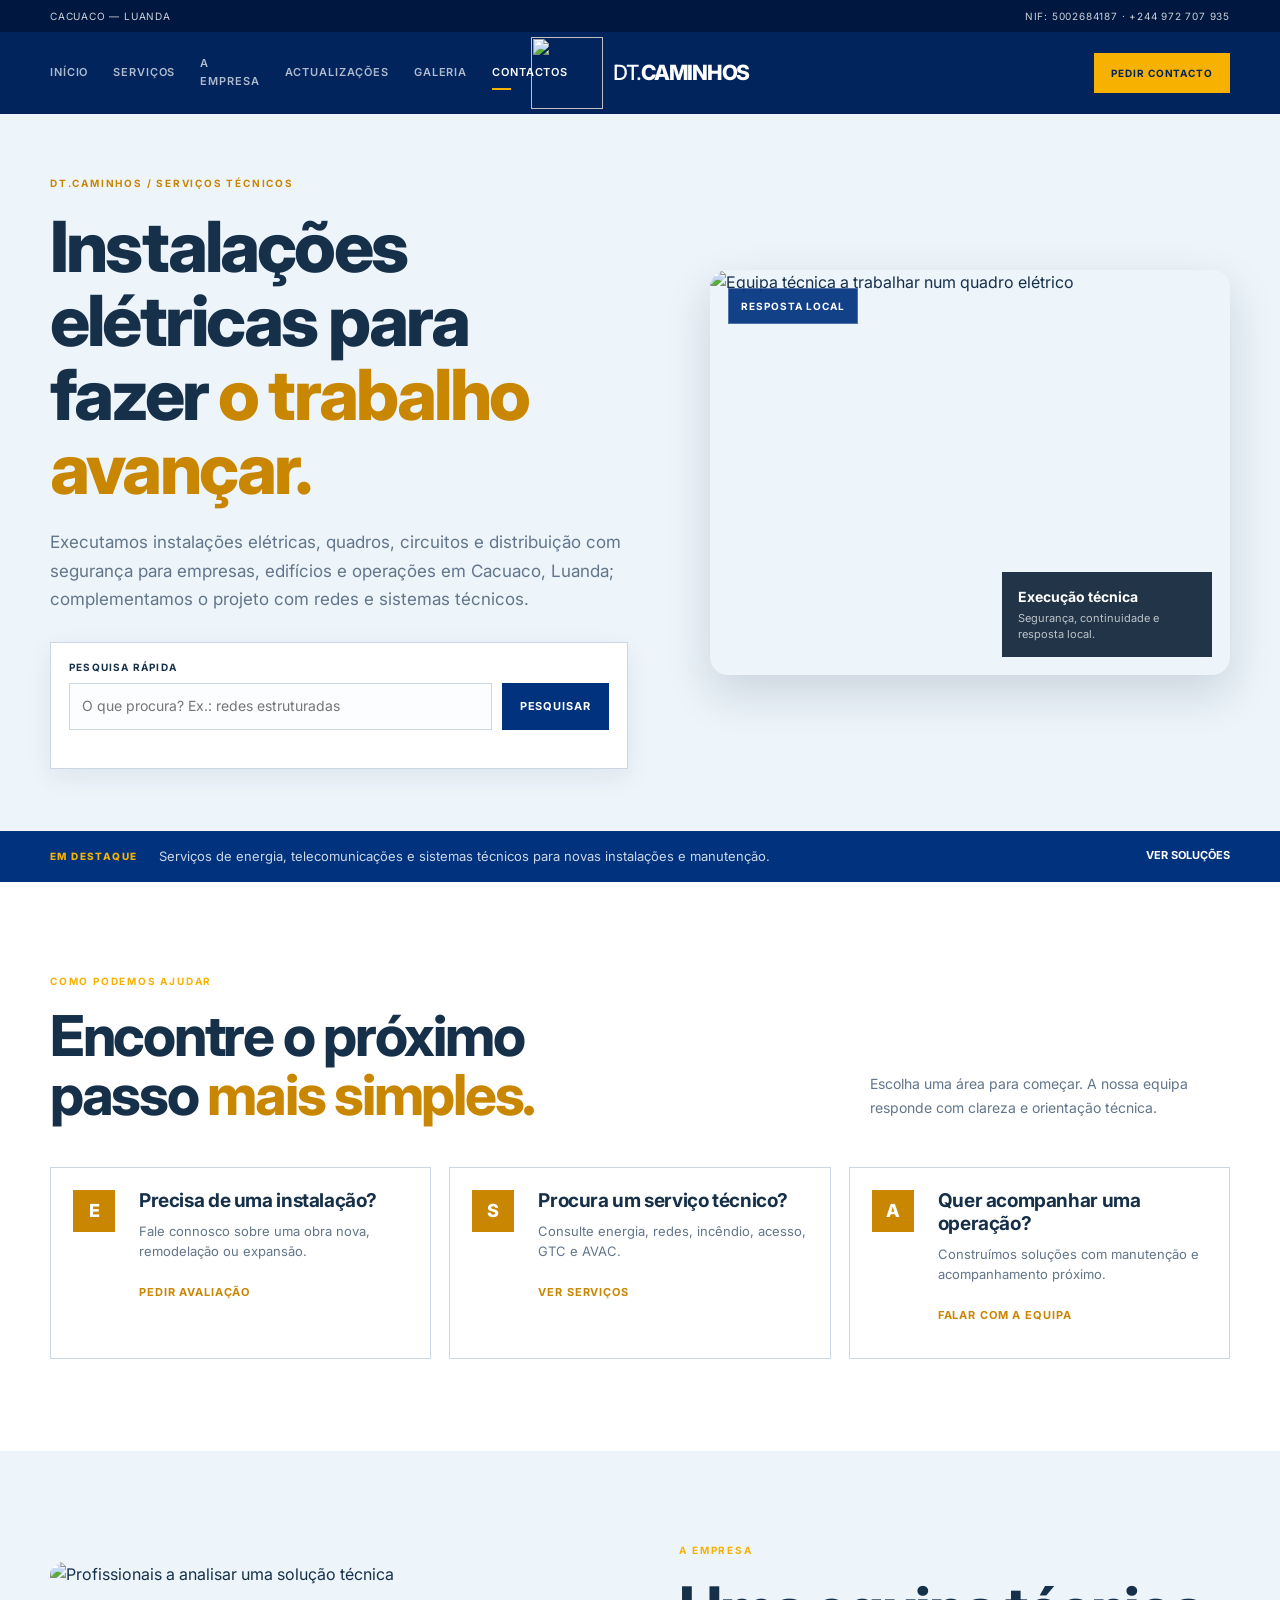
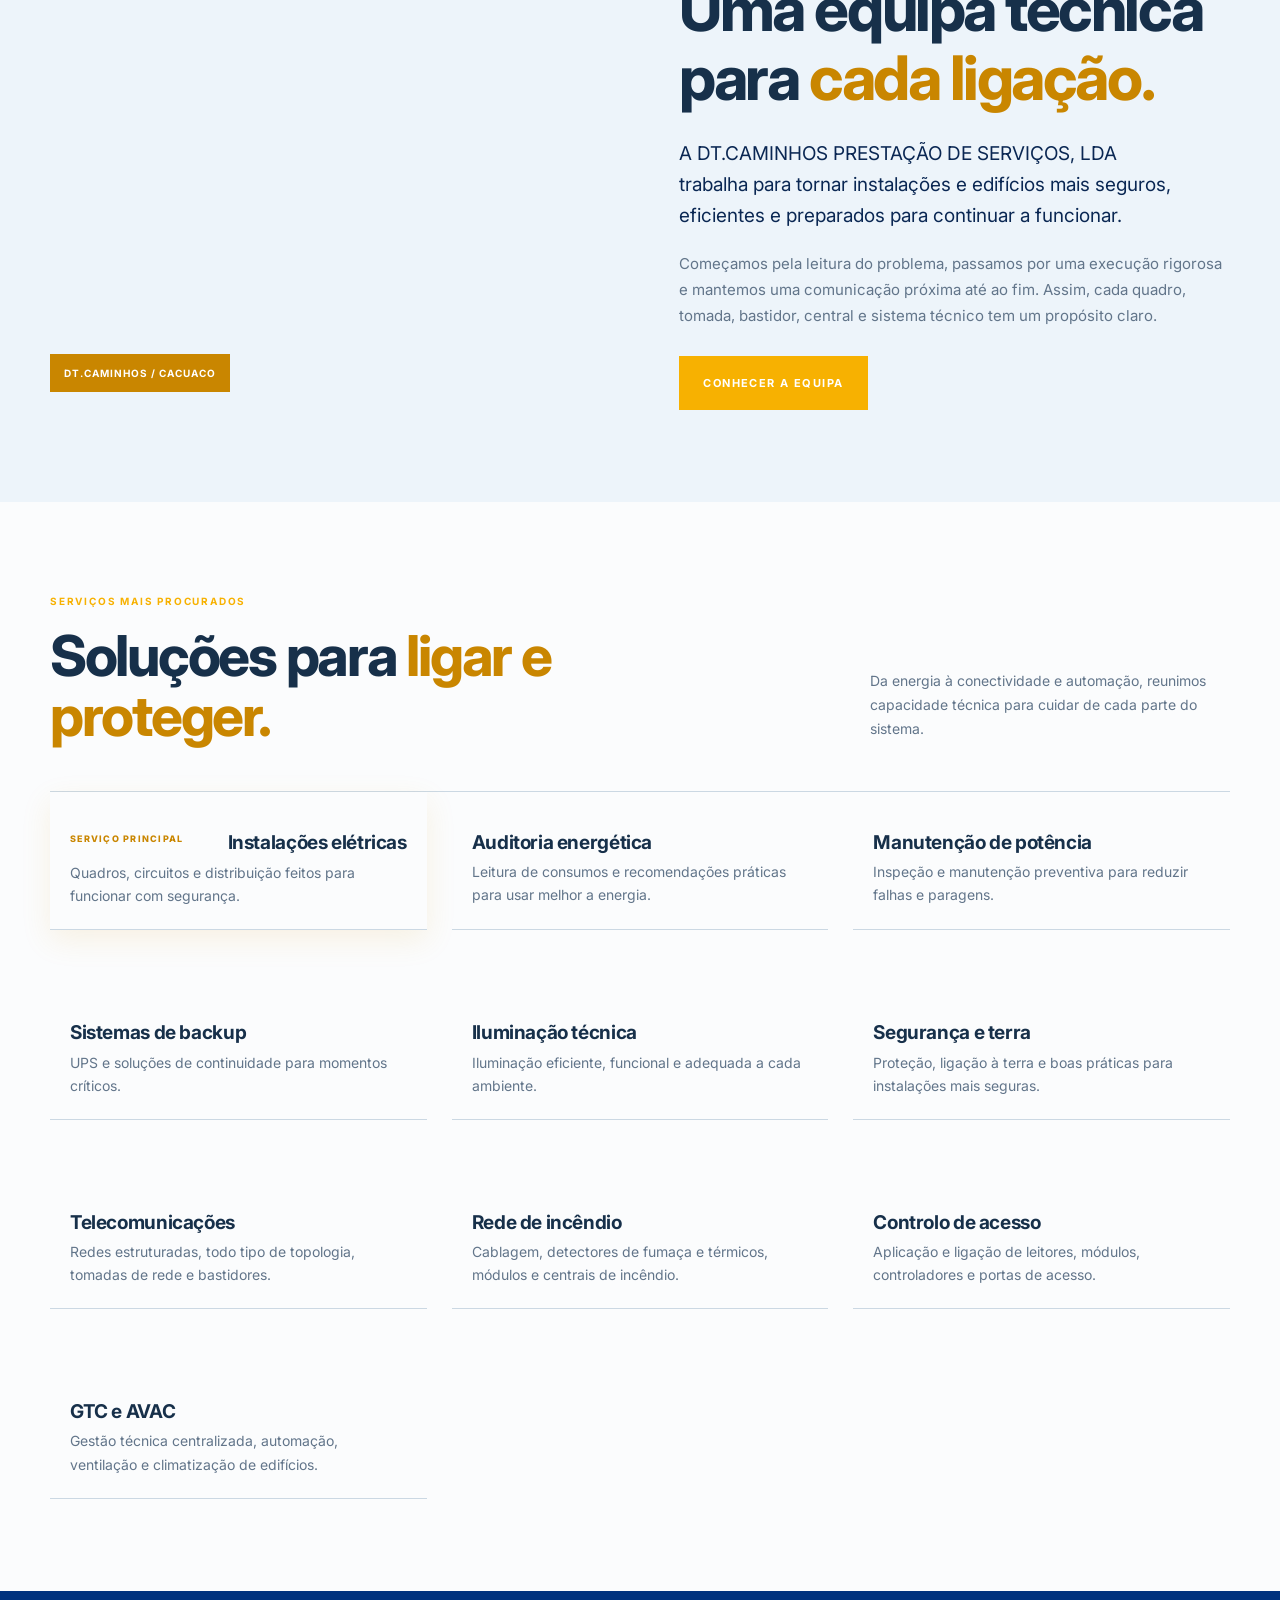
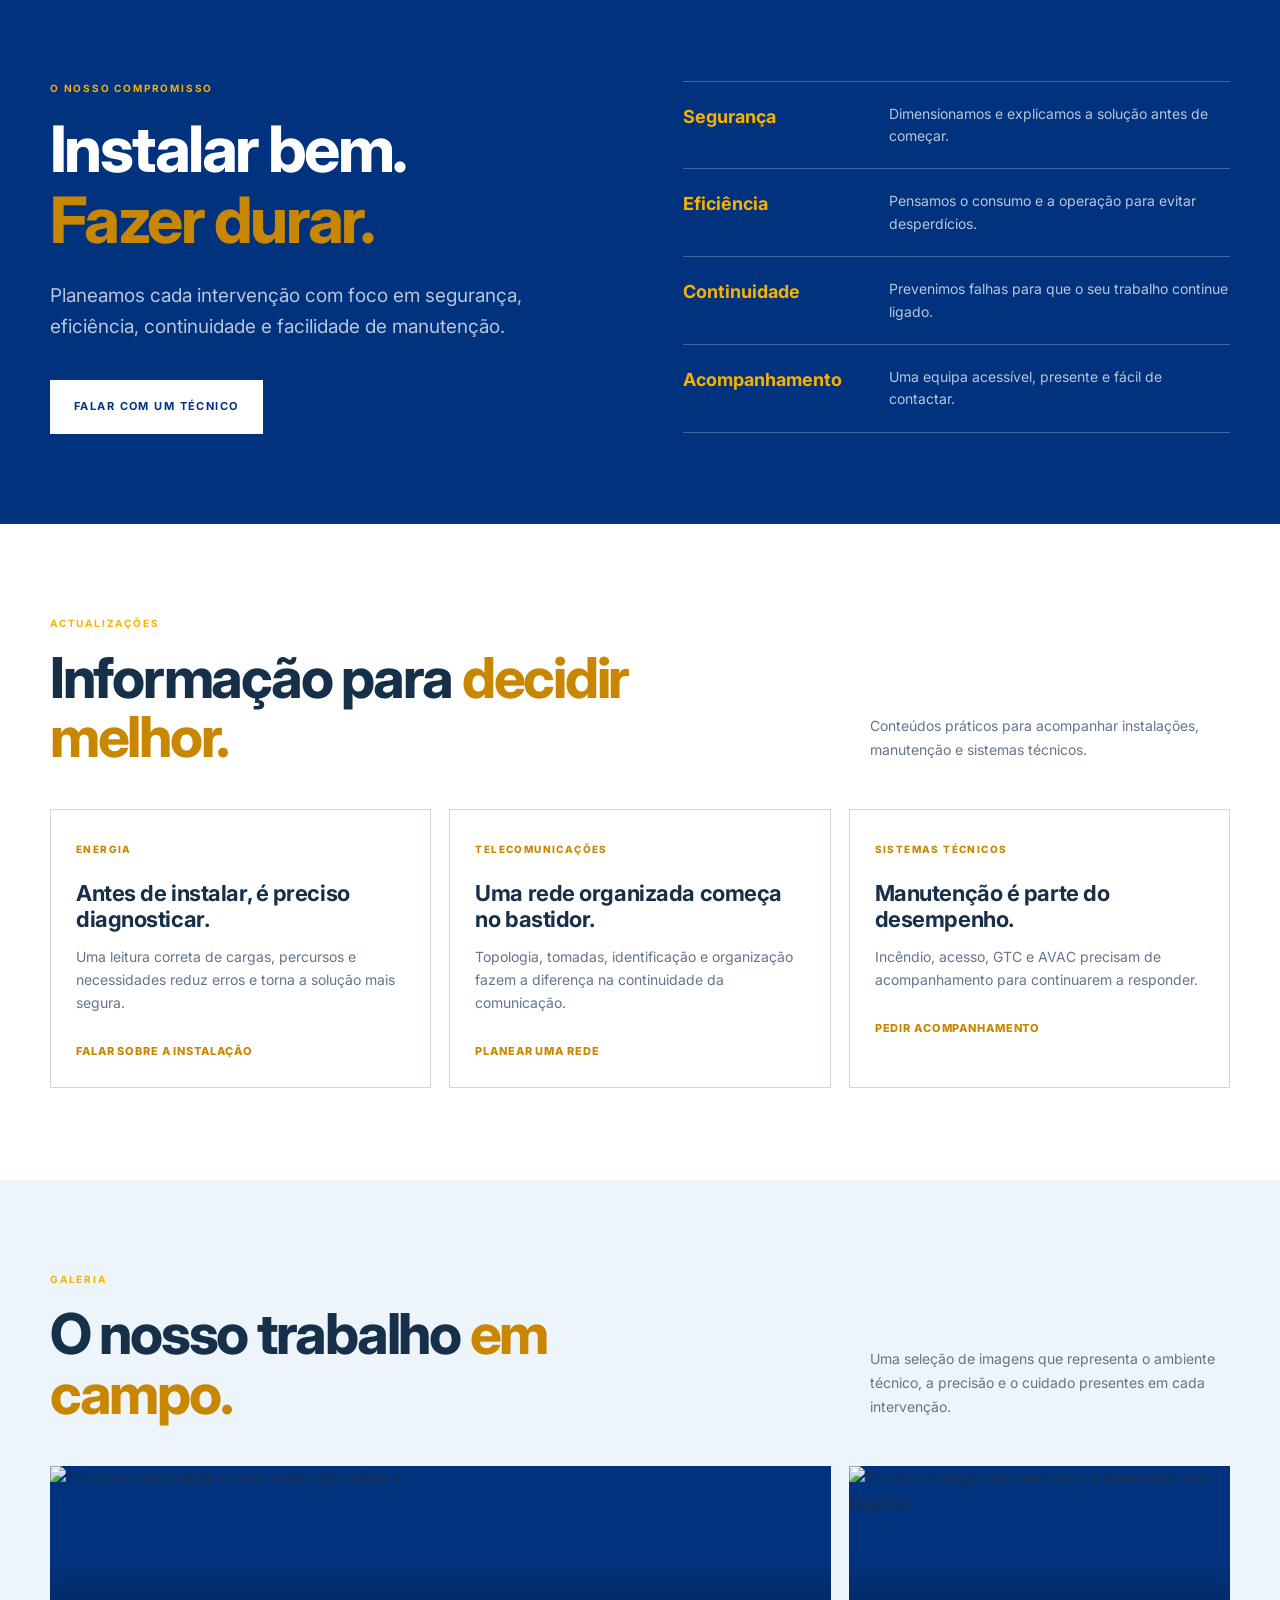
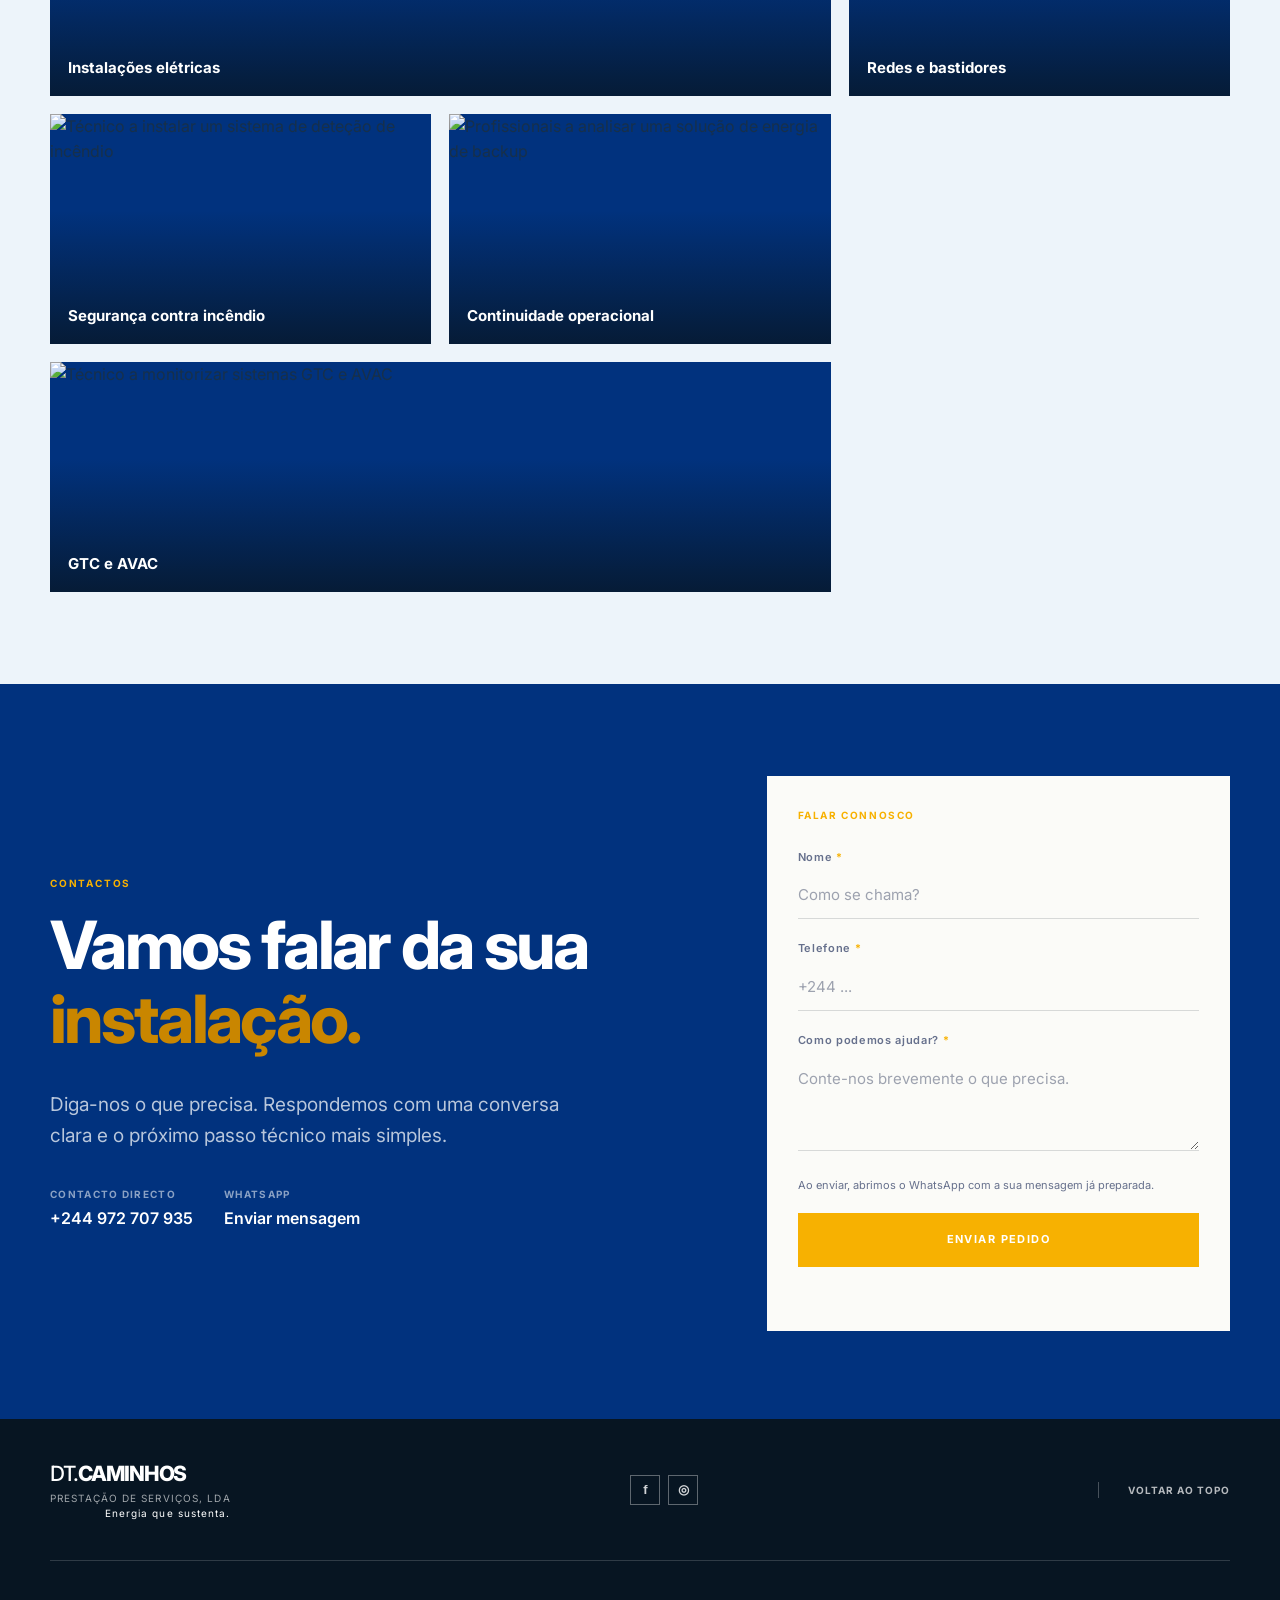
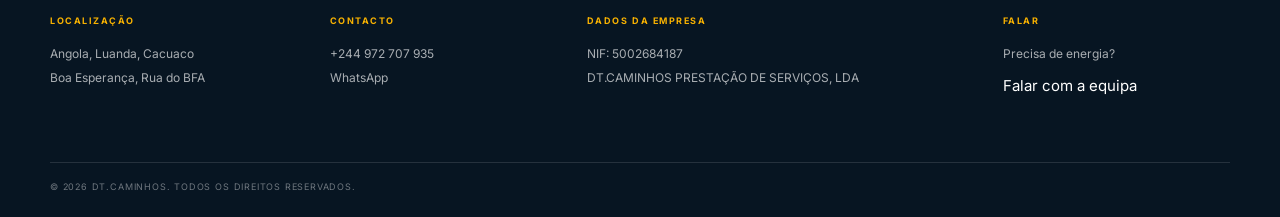
==== public/index.html @ f8f931e0 "Bust public stylesheet cache for brand update" ====
<!doctype html>
<html lang="pt-AO">
  <head>
    <meta charset="UTF-8" />
    <meta name="viewport" content="width=device-width, initial-scale=1.0" />
    <meta name="theme-color" content="#01245d" />
    <meta name="description" content="Instalações elétricas em Cacuaco, Luanda: quadros, circuitos, distribuição, manutenção e segurança pela DT.CAMINHOS." />
    <meta name="keywords" content="instalações elétricas Cacuaco, electricista Luanda, quadros elétricos Angola, redes estruturadas, telecomunicações Cacuaco, deteção de incêndio" />
    <meta name="robots" content="index, follow, max-image-preview:large" />
    <meta name="author" content="DT.CAMINHOS PRESTAÇÃO DE SERVIÇOS, LDA" />
    <meta property="og:title" content="Instalações Elétricas em Cacuaco | DT.CAMINHOS" />
    <meta property="og:description" content="Instalações elétricas, quadros, circuitos e distribuição com execução técnica em Cacuaco, Luanda." />
    <meta property="og:url" content="https://dtcaminhos-qk8jemdb.manus.space/" />
    <meta property="og:site_name" content="DT.CAMINHOS" />
    <meta property="og:type" content="website" />
    <meta property="og:locale" content="pt_AO" />
    <meta property="og:image" content="https://dtcaminhos-qk8jemdb.manus.space/images/service-01-1600.webp" />
    <meta property="og:image:alt" content="Técnicos a executar uma instalação elétrica" />
    <meta name="twitter:card" content="summary_large_image" />
    <meta name="twitter:title" content="Instalações Elétricas em Cacuaco | DT.CAMINHOS" />
    <meta name="twitter:description" content="Instalações elétricas, quadros, circuitos e distribuição com execução técnica em Cacuaco, Luanda." />
    <meta name="twitter:image" content="https://dtcaminhos-qk8jemdb.manus.space/images/service-01-1600.webp" />
    <link rel="canonical" href="https://dtcaminhos-qk8jemdb.manus.space/" />
    <link rel="icon" href="/favicon.svg" type="image/svg+xml" />
    <link rel="preload" as="image" href="/images/service-01-1600.webp" fetchpriority="high" />
    <link rel="preconnect" href="https://fonts.googleapis.com" />
    <link rel="preconnect" href="https://fonts.gstatic.com" crossorigin />
    <link rel="preload" as="style" href="https://fonts.googleapis.com/css2?family=Inter:wght@400;500;600;700;800&display=swap" onload="this.onload=null;this.rel='stylesheet'" />
    <noscript><link rel="stylesheet" href="https://fonts.googleapis.com/css2?family=Inter:wght@400;500;600;700;800&display=swap" /></noscript>
    <link rel="stylesheet" href="/styles.css?v=20261021-brand" />
    <title>Instalações Elétricas em Cacuaco | DT.CAMINHOS</title>
    <script type="application/ld+json">
      {
        "@context": "https://schema.org",
        "@type": ["LocalBusiness", "ProfessionalService"],
        "name": "DT.CAMINHOS PRESTAÇÃO DE SERVIÇOS, LDA",
        "description": "Instalações elétricas e sistemas técnicos para empresas e edifícios em Cacuaco, Luanda, Angola.",
        "serviceType": "Instalações elétricas",
        "mainEntityOfPage": {"@type": "WebPage", "@id": "https://dtcaminhos-qk8jemdb.manus.space/#topo"},
        "image": "https://dtcaminhos-qk8jemdb.manus.space/logo-center.png",
        "areaServed": "Cacuaco, Luanda, Angola",
        "address": {"@type": "PostalAddress", "streetAddress": "Boa Esperança, Rua do BFA", "addressLocality": "Cacuaco, Luanda", "addressCountry": "AO"},
        "telephone": "+244 972 707 935",
        "taxID": "5002684187",
        "url": "https://dtcaminhos-qk8jemdb.manus.space/",
        "hasOfferCatalog": {"@type": "OfferCatalog", "name": "Serviços técnicos da DT.CAMINHOS", "itemListElement": [{"@type": "Offer", "itemOffered": {"@type": "Service", "name": "Instalações elétricas", "serviceType": "Instalações elétricas", "areaServed": "Cacuaco, Luanda"}}]},
        "makesOffer": [
          {"@type": "Offer", "itemOffered": {"@type": "Service", "name": "Instalações elétricas"}},
          {"@type": "Offer", "itemOffered": {"@type": "Service", "name": "Auditoria energética"}},
          {"@type": "Offer", "itemOffered": {"@type": "Service", "name": "Telecomunicações e redes estruturadas"}},
          {"@type": "Offer", "itemOffered": {"@type": "Service", "name": "Redes de incêndio e deteção"}},
          {"@type": "Offer", "itemOffered": {"@type": "Service", "name": "Controlo de acesso"}},
          {"@type": "Offer", "itemOffered": {"@type": "Service", "name": "GTC e AVAC"}}
        ]
      }
    </script>
  </head>
  <body>
    <a class="skip-link" href="#conteudo">Saltar para o conteúdo</a>
    <header class="site-header portal-header" id="topo">
      <div class="portal-topbar">
        <div class="container portal-topbar-inner">
          <span>CACUACO — LUANDA</span>
          <span>NIF: 5002684187 · <a href="tel:+244972707935">+244 972 707 935</a></span>
        </div>
      </div>
      <div class="header-inner container">
          <a class="brand brand-logo-top" href="#topo" aria-label="DT.CAMINHOS, início"><img class="brand-center-logo" src="/logo-center.png" alt="" width="72" height="72" decoding="async" /><span class="brand-wordmark">DT.<strong>CAMINHOS</strong></span></a>
        <nav class="desktop-nav" aria-label="Navegação principal">
          <a class="nav-link is-active" href="#topo">Início</a>
          <a class="nav-link" href="#servicos">Serviços</a>
          <a class="nav-link" href="#sobre">A empresa</a>
          <a class="nav-link" href="#actualizacoes">Actualizações</a>
          <a class="nav-link" href="#galeria">Galeria</a>
          <a class="nav-link" href="#contactos">Contactos</a>
        </nav>
        <a class="header-cta" href="#contactos">Pedir contacto</a>
        <button class="menu-toggle" type="button" aria-label="Abrir menu" aria-expanded="false" aria-controls="mobile-menu"><span></span><span></span></button>
      </div>
      <div class="mobile-menu" id="mobile-menu" aria-hidden="true">
        <div class="mobile-menu-top"><span class="eyebrow">DT.CAMINHOS / MENU</span><button class="menu-close" type="button" aria-label="Fechar menu">×</button></div>
        <nav aria-label="Navegação móvel">
          <a href="#topo"><span>Início</span></a>
          <a href="#servicos"><span>Serviços</span></a>
          <a href="#sobre"><span>A empresa</span></a>
          <a href="#actualizacoes"><span>Actualizações</span></a>
          <a href="#galeria"><span>Galeria</span></a>
          <a href="#contactos"><span>Contactos</span></a>
        </nav>
      </div>
    </header>

    <main id="conteudo">
      <section class="portal-hero" aria-labelledby="hero-title">
        <div class="container portal-hero-grid">
          <div class="portal-hero-copy reveal reveal-up">
            <p class="eyebrow">DT.CAMINHOS / SERVIÇOS TÉCNICOS</p>
            <h1 id="hero-title">Instalações elétricas para fazer <span>o trabalho avançar.</span></h1>
            <p class="portal-hero-lead">Executamos instalações elétricas, quadros, circuitos e distribuição com segurança para empresas, edifícios e operações em Cacuaco, Luanda; complementamos o projeto com redes e sistemas técnicos.</p>
            <form class="service-search" id="service-search" role="search">
              <label for="service-query">Pesquisa rápida</label>
              <div class="service-search-row"><input id="service-query" type="search" placeholder="O que procura? Ex.: redes estruturadas" autocomplete="off" /><button type="submit">Pesquisar</button></div>
              <p class="search-feedback" id="search-feedback" aria-live="polite"></p>
            </form>
          </div>
          <div class="portal-hero-media reveal reveal-right">
            <img src="/images/service-01-1600.webp" srcset="/images/service-01-720.webp 720w, /images/service-01-1600.webp 1600w" sizes="(max-width: 700px) 100vw, 48vw" alt="Equipa técnica a trabalhar num quadro elétrico" fetchpriority="high" decoding="async" />
            <div class="hero-media-note"><strong>Execução técnica</strong><span>Segurança, continuidade e resposta local.</span></div>
            <span class="hero-pulse-badge" aria-hidden="true">Resposta local</span>
          </div>
        </div>
      </section>

      <section class="portal-alert" aria-label="Actualização">
        <div class="container portal-alert-inner"><span class="alert-label">EM DESTAQUE</span><p>Serviços de energia, telecomunicações e sistemas técnicos para novas instalações e manutenção.</p><a href="#servicos">Ver soluções</a></div>
      </section>

      <section class="quick-access section-space" aria-labelledby="quick-title">
        <div class="container">
          <div class="portal-section-heading reveal reveal-up"><div><p class="eyebrow">COMO PODEMOS AJUDAR</p><h2 id="quick-title">Encontre o próximo passo <span>mais simples.</span></h2></div><p>Escolha uma área para começar. A nossa equipa responde com clareza e orientação técnica.</p></div>
          <div class="quick-grid">
            <a class="quick-card reveal reveal-up" href="#contactos"><span class="quick-icon">E</span><div><h3>Precisa de uma instalação?</h3><p>Fale connosco sobre uma obra nova, remodelação ou expansão.</p><strong>Pedir avaliação</strong></div></a>
            <a class="quick-card reveal reveal-up delay-1" href="#servicos"><span class="quick-icon">S</span><div><h3>Procura um serviço técnico?</h3><p>Consulte energia, redes, incêndio, acesso, GTC e AVAC.</p><strong>Ver serviços</strong></div></a>
            <a class="quick-card reveal reveal-up delay-2" href="#contactos"><span class="quick-icon">A</span><div><h3>Quer acompanhar uma operação?</h3><p>Construímos soluções com manutenção e acompanhamento próximo.</p><strong>Falar com a equipa</strong></div></a>
          </div>
        </div>
      </section>

      <section class="portal-about section-space section-light-blue" id="sobre" aria-labelledby="about-title">
        <div class="container about-grid">
          <div class="about-media reveal reveal-left"><img src="/images/service-03-1600.webp" srcset="/images/service-03-720.webp 720w, /images/service-03-1600.webp 1600w" sizes="(max-width: 700px) 100vw, 46vw" alt="Profissionais a analisar uma solução técnica" loading="lazy" decoding="async" /><span>DT.CAMINHOS / CACUACO</span></div>
          <div class="about-copy reveal reveal-right"><p class="eyebrow">A EMPRESA</p><h2 id="about-title">Uma equipa técnica para <span>cada ligação.</span></h2><p class="body-large">A DT.CAMINHOS PRESTAÇÃO DE SERVIÇOS, LDA trabalha para tornar instalações e edifícios mais seguros, eficientes e preparados para continuar a funcionar.</p><p>Começamos pela leitura do problema, passamos por uma execução rigorosa e mantemos uma comunicação próxima até ao fim. Assim, cada quadro, tomada, bastidor, central e sistema técnico tem um propósito claro.</p><a class="button button-accent" href="#contactos">Conhecer a equipa</a></div>
        </div>
      </section>

      <section class="portal-services section-space" id="servicos" aria-labelledby="services-title">
        <div class="container">
          <div class="portal-section-heading services-heading reveal reveal-up"><div><p class="eyebrow">SERVIÇOS MAIS PROCURADOS</p><h2 id="services-title">Soluções para <span>ligar e proteger.</span></h2></div><p>Da energia à conectividade e automação, reunimos capacidade técnica para cuidar de cada parte do sistema.</p></div>
          <div class="services-grid">
            <a class="service-card service-card-primary reveal reveal-up" id="instalacoes-eletricas" href="#contactos"><div class="service-meta"><span class="service-featured-label">SERVIÇO PRINCIPAL</span><h3>Instalações elétricas</h3></div><p>Quadros, circuitos e distribuição feitos para funcionar com segurança.</p></a>
            <a class="service-card reveal reveal-up delay-1" href="#contactos"><div class="service-meta"><h3>Auditoria energética</h3></div><p>Leitura de consumos e recomendações práticas para usar melhor a energia.</p></a>
            <a class="service-card reveal reveal-up delay-2" href="#contactos"><div class="service-meta"><h3>Manutenção de potência</h3></div><p>Inspeção e manutenção preventiva para reduzir falhas e paragens.</p></a>
            <a class="service-card reveal reveal-up delay-3" href="#contactos"><div class="service-meta"><h3>Sistemas de backup</h3></div><p>UPS e soluções de continuidade para momentos críticos.</p></a>
            <a class="service-card reveal reveal-up delay-1" href="#contactos"><div class="service-meta"><h3>Iluminação técnica</h3></div><p>Iluminação eficiente, funcional e adequada a cada ambiente.</p></a>
            <a class="service-card reveal reveal-up delay-2" href="#contactos"><div class="service-meta"><h3>Segurança e terra</h3></div><p>Proteção, ligação à terra e boas práticas para instalações mais seguras.</p></a>
            <a class="service-card reveal reveal-up delay-3" href="#contactos"><div class="service-meta"><h3>Telecomunicações</h3></div><p>Redes estruturadas, todo tipo de topologia, tomadas de rede e bastidores.</p></a>
            <a class="service-card reveal reveal-up delay-1" href="#contactos"><div class="service-meta"><h3>Rede de incêndio</h3></div><p>Cablagem, detectores de fumaça e térmicos, módulos e centrais de incêndio.</p></a>
            <a class="service-card reveal reveal-up delay-2" href="#contactos"><div class="service-meta"><h3>Controlo de acesso</h3></div><p>Aplicação e ligação de leitores, módulos, controladores e portas de acesso.</p></a>
            <a class="service-card reveal reveal-up delay-3" href="#contactos"><div class="service-meta"><h3>GTC e AVAC</h3></div><p>Gestão técnica centralizada, automação, ventilação e climatização de edifícios.</p></a>
          </div>
        </div>
      </section>

      <section class="portal-standards section-space section-dark" aria-labelledby="standards-title">
        <div class="container standards-grid">
          <div class="standards-copy reveal reveal-up"><p class="eyebrow eyebrow-light">O NOSSO COMPROMISSO</p><h2 id="standards-title">Instalar bem.<br /><span>Fazer durar.</span></h2><p class="body-large body-light">Planeamos cada intervenção com foco em segurança, eficiência, continuidade e facilidade de manutenção.</p><a class="button button-primary" href="#contactos">Falar com um técnico</a></div>
          <div class="standards-list"><div class="standard-item reveal reveal-right"><strong>Segurança</strong><p>Dimensionamos e explicamos a solução antes de começar.</p></div><div class="standard-item reveal reveal-right delay-1"><strong>Eficiência</strong><p>Pensamos o consumo e a operação para evitar desperdícios.</p></div><div class="standard-item reveal reveal-right delay-2"><strong>Continuidade</strong><p>Prevenimos falhas para que o seu trabalho continue ligado.</p></div><div class="standard-item reveal reveal-right delay-3"><strong>Acompanhamento</strong><p>Uma equipa acessível, presente e fácil de contactar.</p></div></div>
        </div>
      </section>

      <section class="portal-updates section-space" id="actualizacoes" aria-labelledby="updates-title">
        <div class="container">
          <div class="portal-section-heading reveal reveal-up"><div><p class="eyebrow">ACTUALIZAÇÕES</p><h2 id="updates-title">Informação para <span>decidir melhor.</span></h2></div><p>Conteúdos práticos para acompanhar instalações, manutenção e sistemas técnicos.</p></div>
          <div class="updates-grid">
            <article class="update-card reveal reveal-up"><span>ENERGIA</span><h3>Antes de instalar, é preciso diagnosticar.</h3><p>Uma leitura correta de cargas, percursos e necessidades reduz erros e torna a solução mais segura.</p><a href="#contactos">Falar sobre a instalação</a></article>
            <article class="update-card reveal reveal-up delay-1"><span>TELECOMUNICAÇÕES</span><h3>Uma rede organizada começa no bastidor.</h3><p>Topologia, tomadas, identificação e organização fazem a diferença na continuidade da comunicação.</p><a href="#contactos">Planear uma rede</a></article>
            <article class="update-card reveal reveal-up delay-2"><span>SISTEMAS TÉCNICOS</span><h3>Manutenção é parte do desempenho.</h3><p>Incêndio, acesso, GTC e AVAC precisam de acompanhamento para continuarem a responder.</p><a href="#contactos">Pedir acompanhamento</a></article>
          </div>
        </div>
      </section>

      <section class="portal-gallery section-space section-light-blue" id="galeria" aria-labelledby="gallery-title">
        <div class="container">
          <div class="portal-section-heading reveal reveal-up"><div><p class="eyebrow">GALERIA</p><h2 id="gallery-title">O nosso trabalho <span>em campo.</span></h2></div><p>Uma seleção de imagens que representa o ambiente técnico, a precisão e o cuidado presentes em cada intervenção.</p></div>
          <div class="gallery-grid">
            <figure class="gallery-item gallery-item-wide reveal reveal-up"><img src="/images/service-01-1600.webp" srcset="/images/service-01-720.webp 720w, /images/service-01-1600.webp 1600w" sizes="(max-width: 700px) 100vw, 66vw" alt="Técnicos a trabalhar numa instalação elétrica" loading="lazy" decoding="async" /><figcaption>Instalações elétricas</figcaption></figure>
            <figure class="gallery-item reveal reveal-up delay-1"><img src="/images/service-08-1600.webp" srcset="/images/service-08-720.webp 720w, /images/service-08-1600.webp 1600w" sizes="(max-width: 700px) 100vw, 33vw" alt="Técnico a organizar uma rede estruturada num bastidor" loading="lazy" decoding="async" /><figcaption>Redes e bastidores</figcaption></figure>
            <figure class="gallery-item reveal reveal-up delay-2"><img src="/images/service-09-1600.webp" srcset="/images/service-09-720.webp 720w, /images/service-09-1600.webp 1600w" sizes="(max-width: 700px) 100vw, 33vw" alt="Técnico a instalar um sistema de deteção de incêndio" loading="lazy" decoding="async" /><figcaption>Segurança contra incêndio</figcaption></figure>
            <figure class="gallery-item reveal reveal-up"><img src="/images/service-03-1600.webp" srcset="/images/service-03-720.webp 720w, /images/service-03-1600.webp 1600w" sizes="(max-width: 700px) 100vw, 33vw" alt="Profissionais a analisar uma solução de energia de backup" loading="lazy" decoding="async" /><figcaption>Continuidade operacional</figcaption></figure>
            <figure class="gallery-item gallery-item-wide reveal reveal-up delay-1"><img src="/images/service-11-1600.webp" srcset="/images/service-11-720.webp 720w, /images/service-11-1600.webp 1600w" sizes="(max-width: 700px) 100vw, 66vw" alt="Técnico a monitorizar sistemas GTC e AVAC" loading="lazy" decoding="async" /><figcaption>GTC e AVAC</figcaption></figure>
          </div>
        </div>
      </section>

      <section class="portal-contact section-dark" id="contactos" aria-labelledby="contact-title">
        <div class="container contact-layout">
          <div class="contact-copy reveal reveal-up"><p class="eyebrow eyebrow-light">CONTACTOS</p><h2 id="contact-title">Vamos falar da sua <span>instalação.</span></h2><p class="body-large body-light">Diga-nos o que precisa. Respondemos com uma conversa clara e o próximo passo técnico mais simples.</p><div class="contact-direct"><a href="tel:+244972707935"><span>Contacto directo</span><strong>+244 972 707 935</strong></a><a href="https://wa.me/244972707935" target="_blank" rel="noreferrer"><span>WhatsApp</span><strong>Enviar mensagem</strong></a></div></div>
          <form class="contact-form reveal reveal-right" id="contact-form" novalidate><div class="form-heading"><span>FALAR CONNOSCO</span><i></i></div><label for="name">Nome <span>*</span></label><input id="name" name="name" type="text" autocomplete="name" placeholder="Como se chama?" required /><label for="phone">Telefone <span>*</span></label><input id="phone" name="phone" type="tel" autocomplete="tel" placeholder="+244 ..." required /><label for="message">Como podemos ajudar? <span>*</span></label><textarea id="message" name="message" rows="3" placeholder="Conte-nos brevemente o que precisa." required></textarea><p class="form-note">Ao enviar, abrimos o WhatsApp com a sua mensagem já preparada.</p><button class="button button-accent" type="submit">Enviar pedido</button><p class="form-feedback" id="form-feedback" role="status" aria-live="polite"></p></form>
        </div>
      </section>
    </main>

    <footer class="site-footer">
      <div class="container footer-top"><div class="footer-brand"><a class="brand brand-footer" href="#topo" aria-label="Voltar ao início"><span class="brand-wordmark">DT.<strong>CAMINHOS</strong></span></a><div class="footer-tagline">PRESTAÇÃO DE SERVIÇOS, LDA<br /><span>Energia que sustenta.</span></div></div><div class="social-icons" aria-label="Redes sociais"><span class="social-icon social-facebook" aria-hidden="true">f</span><span class="social-icon social-instagram" aria-hidden="true">◎</span></div><a class="footer-up" href="#topo">Voltar ao topo</a></div>
      <div class="container footer-grid"><div><span class="footer-label">LOCALIZAÇÃO</span><p>Angola, Luanda, Cacuaco</p><p>Boa Esperança, Rua do BFA</p></div><div><span class="footer-label">CONTACTO</span><p><a href="tel:+244972707935">+244 972 707 935</a></p><p><a href="https://wa.me/244972707935" target="_blank" rel="noreferrer">WhatsApp</a></p></div><div><span class="footer-label">DADOS DA EMPRESA</span><p>NIF: 5002684187</p><p>DT.CAMINHOS PRESTAÇÃO DE SERVIÇOS, LDA</p></div><div><span class="footer-label">FALAR</span><p>Precisa de energia?</p><a class="footer-link" href="#contactos">Falar com a equipa</a></div></div>
      <div class="container footer-bottom"><span>© <span id="year"></span> DT.CAMINHOS. Todos os direitos reservados.</span></div>
    </footer>
    <script src="/script.js" defer></script>
  </body>
</html>
---- styles.css ----
:root {
  --navy: #01327e;
  --navy-deep: #01245d;
  --navy-soft: #164b9b;
  --ink: #0a2753;
  --muted: #66708c;
  --sand: #eef1ef;
  --paper: #fbfbf8;
  --line: #d7d9d8;
  --accent: #f7b101;
  --accent-dark: #c98600;
  --white: #fff;
  --container: min(1180px, calc(100% - 64px));
  --heading: 'Manrope', 'Arial', sans-serif;
  --body: 'Inter', 'Arial', sans-serif;
  --ease: cubic-bezier(.22, .61, .36, 1);
}
* { box-sizing: border-box; }
html { scroll-behavior: smooth; }
body { margin: 0; color: var(--ink); background: var(--paper); font-family: var(--body); font-size: 16px; line-height: 1.6; -webkit-font-smoothing: antialiased; overflow-x: hidden; }
body.menu-open { overflow: hidden; }
a { color: inherit; text-decoration: none; }
button, input, textarea { font: inherit; }
button { cursor: pointer; }
img { display: block; max-width: 100%; }
.container { width: var(--container); margin-inline: auto; }
.skip-link { position: fixed; left: 16px; top: -60px; z-index: 100; padding: 12px 18px; color: var(--white); background: var(--navy); transition: top .2s; }
.skip-link:focus { top: 16px; }
.site-header { position: fixed; inset: 0 0 auto; z-index: 20; color: var(--white); transition: background .3s var(--ease), box-shadow .3s var(--ease), color .3s; }
.site-header.is-scrolled { background: rgba(251,251,248,.96); color: var(--navy); box-shadow: 0 1px 0 rgba(23,34,77,.11); backdrop-filter: blur(12px); }
.header-inner { min-height: 94px; display: flex; align-items: center; gap: 44px; }
.brand { display: inline-flex; align-items: center; gap: 12px; font-family: var(--heading); font-size: 13px; letter-spacing: .11em; white-space: nowrap; }
.brand-logo-frame { display: inline-flex; align-items: center; justify-content: center; width: 360px; height: 124px; padding: 0; background: transparent; overflow: hidden; }
.brand-logo-frame-bottom { width: 360px; height: 124px; padding: 0; background: transparent; }
.brand-logo { display: block; width: 100%; height: 100%; object-fit: contain; object-position: left center; }
.brand-name { font-weight: 500; }.brand-name strong { font-weight: 800; }
.brand-mark { width: 36px; height: 36px; position: relative; display: inline-flex; align-items: center; justify-content: center; gap: 1px; color: currentColor; font-family: var(--heading); font-weight: 800; font-size: 13px; letter-spacing: -.12em; border: 1px solid currentColor; }
.brand-mark i { width: 1px; height: 27px; margin: 0 0 0 2px; background: var(--accent); transform: rotate(28deg); }.brand-mark span:first-child { transform: translateX(1px); }.brand-mark span:last-child { transform: translateX(-1px); }
.desktop-nav { margin-left: auto; display: flex; align-items: center; gap: 34px; }.nav-link { position: relative; padding: 8px 0; font-size: 12px; font-weight: 600; letter-spacing: .08em; text-transform: uppercase; color: currentColor; opacity: .78; }.nav-link::after { content: ''; position: absolute; bottom: 0; left: 0; width: 0; height: 2px; background: var(--accent); transition: width .25s var(--ease); }.nav-link:hover, .nav-link.is-active { opacity: 1; }.nav-link:hover::after, .nav-link.is-active::after { width: 19px; }
.header-cta { display: inline-flex; align-items: center; gap: 13px; padding: 13px 0 13px 20px; border-left: 1px solid rgba(255,255,255,.35); font-size: 11px; font-weight: 700; letter-spacing: .09em; text-transform: uppercase; }.site-header.is-scrolled .header-cta { border-left-color: rgba(23,34,77,.22); }.header-cta span, .service-arrow, .text-link span { color: var(--accent); font-size: 20px; line-height: 1; transition: transform .25s var(--ease); }.header-cta:hover span, .text-link:hover span, .service-card:hover .service-arrow { transform: translate(3px, -3px); }
.menu-toggle { display: none; margin-left: auto; border: 0; background: transparent; padding: 8px 0 8px 14px; color: currentColor; }.menu-toggle span { width: 26px; height: 1px; display: block; background: currentColor; margin: 6px 0; transition: transform .25s; }.mobile-menu { display: none; }
.eyebrow { margin: 0 0 18px; color: var(--accent); font-size: 10px; font-weight: 700; letter-spacing: .18em; line-height: 1.4; text-transform: uppercase; }.eyebrow-light { color: var(--accent); }.section-kicker { display: flex; align-items: center; gap: 13px; margin-bottom: 58px; color: var(--muted); font-size: 10px; font-weight: 700; letter-spacing: .17em; }.section-kicker-light { color: rgba(255,255,255,.6); }.kicker-line { display: none; }.section-space { padding: 128px 0; }
h1,h2,h3,p { margin-top: 0; }h1,h2,h3 { font-family: var(--heading); }h1,h2 { letter-spacing: -.045em; line-height: 1.02; font-weight: 700; }h2 { margin-bottom: 24px; font-size: clamp(38px, 5vw, 68px); }h2 span, h1 em { color: var(--accent); font-style: normal; }h3 { letter-spacing: -.03em; }
.hero { min-height: 93vh; position: relative; color: var(--white); overflow: hidden; display: flex; align-items: stretch; }.hero-image { position: absolute; inset: 0; width: 100%; height: 100%; object-fit: cover; object-position: 58% center; }.hero-shade { position: absolute; inset: 0; background: linear-gradient(90deg, rgba(10,20,52,.88) 0%, rgba(16,27,61,.61) 44%, rgba(16,27,61,.08) 100%), linear-gradient(0deg, rgba(10,19,48,.42), transparent 38%); }.hero-grid { position: relative; z-index: 1; min-height: 93vh; display: flex; align-items: center; padding-top: 50px; }.hero-copy { max-width: 650px; }.hero h1 { margin-bottom: 24px; font-size: clamp(48px, 7vw, 94px); line-height: .94; }.hero-lead { max-width: 470px; margin-bottom: 35px; color: rgba(255,255,255,.85); font-size: 17px; line-height: 1.7; }.hero-actions { display: flex; align-items: center; gap: 29px; }.button { display: inline-flex; align-items: center; justify-content: center; gap: 20px; min-height: 54px; padding: 0 23px; border: 1px solid transparent; font-size: 11px; font-weight: 700; letter-spacing: .13em; text-transform: uppercase; transition: background .25s, color .25s, border-color .25s, transform .25s var(--ease); }.button span { font-size: 20px; line-height: 0; }.button:hover { transform: translateY(-2px); }.button-primary { color: var(--navy); background: var(--white); }.button-primary:hover { color: var(--white); background: var(--accent); }.button-accent { color: var(--white); background: var(--accent); }.button-accent:hover { background: var(--accent-dark); }.text-link { display: inline-flex; align-items: center; gap: 12px; padding: 8px 0; border-bottom: 1px solid currentColor; font-size: 11px; font-weight: 700; letter-spacing: .12em; text-transform: uppercase; }.text-link-light { color: var(--white); border-bottom-color: rgba(255,255,255,.55); }.hero-aside { position: absolute; right: 5.5%; top: 37%; display: flex; gap: 15px; align-items: flex-start; color: rgba(255,255,255,.72); font-family: var(--heading); font-size: 14px; line-height: 1.45; }.hero-aside-line { display: none; }.hero-scroll { position: absolute; left: 0; bottom: 34px; display: flex; align-items: center; gap: 14px; color: rgba(255,255,255,.62); font-size: 9px; letter-spacing: .16em; }.hero-scroll i { display: none; }
.intro { background: var(--paper); }.intro-heading { margin-left: 19%; margin-bottom: 84px; }.intro-heading h2 { font-size: clamp(44px, 6vw, 76px); }.intro-columns { display: grid; grid-template-columns: 46% 1fr; gap: 9%; align-items: start; }.intro-visual { padding-left: 6%; }.visual-frame { position: relative; height: 510px; overflow: hidden; background: var(--sand); }.visual-frame img { width: 100%; height: 100%; object-fit: cover; object-position: 48% center; }.image-tag { position: absolute; left: 0; bottom: 0; padding: 11px 13px; color: var(--white); background: var(--accent); font-size: 10px; font-weight: 700; letter-spacing: .1em; }.image-caption { max-width: 270px; margin: 19px 0 0 auto; color: var(--muted); font-size: 12px; line-height: 1.5; }.accordion-wrap { padding-top: 10px; }.body-large { max-width: 510px; color: var(--ink); font-size: 19px; line-height: 1.58; }.accordion { margin-top: 42px; border-top: 1px solid var(--line); }.accordion-item { border-bottom: 1px solid var(--line); }.accordion-trigger { display: grid; grid-template-columns: 1fr 28px; align-items: center; width: 100%; padding: 20px 0; border: 0; color: var(--ink); background: transparent; text-align: left; }.accordion-trigger:focus-visible { outline: 2px solid var(--accent); outline-offset: 4px; }.accordion-index { display: none; }.accordion-title { font-family: var(--heading); font-size: 16px; font-weight: 600; }.accordion-icon { color: var(--accent); font-family: var(--heading); font-size: 23px; font-weight: 400; line-height: 1; transition: transform .3s var(--ease); }.accordion-item.is-open .accordion-icon { transform: rotate(45deg); }.accordion-item.is-open .accordion-trigger { color: var(--accent); }.accordion-panel { padding: 0 36px 20px 0; }.accordion-panel p { max-width: 470px; margin: 0; color: var(--muted); font-size: 14px; line-height: 1.7; }.solution-note { display: flex; align-items: center; gap: 11px; margin: 29px 0 0; color: var(--navy); font-family: var(--heading); font-size: 13px; font-weight: 600; }.solution-note span { display: none; }
.section-dark { color: var(--white); background: var(--navy); }.value-layout { display: grid; grid-template-columns: 43% 1fr; gap: 11%; align-items: center; }.value-copy h2 { margin-bottom: 36px; }.body-light { color: rgba(255,255,255,.72); }.value-copy .text-link { margin-top: 26px; }.value-visual { position: relative; }.value-visual img { width: 100%; height: 570px; object-fit: cover; object-position: 50% center; }.value-stamp { position: absolute; right: -1px; bottom: -1px; display: flex; align-items: center; gap: 13px; padding: 20px 22px; color: var(--navy); background: var(--accent); }.value-stamp strong { display: none; }.value-stamp span { font-size: 9px; font-weight: 700; letter-spacing: .12em; line-height: 1.4; }
.services { background: var(--paper); }.section-head, .projects-head { display: flex; align-items: end; justify-content: space-between; gap: 40px; margin-bottom: 72px; }.section-head .section-kicker { margin-bottom: 35px; }.section-intro { width: min(330px, 100%); margin: 0 0 4px; color: var(--muted); font-size: 14px; line-height: 1.7; }.services-grid { display: grid; grid-template-columns: repeat(3, 1fr); gap: 52px 25px; }.service-card { display: block; }.service-image { position: relative; height: 240px; overflow: hidden; background: var(--sand); }.service-image::after { content: ''; position: absolute; inset: 0; background: linear-gradient(0deg, rgba(23,34,77,.35), transparent 45%); opacity: .8; transition: opacity .35s; }.service-image img { width: 100%; height: 100%; object-fit: cover; transition: transform .7s var(--ease); }.service-card:hover .service-image img { transform: scale(1.035); }.service-card:hover .service-image::after { opacity: .35; }.service-number { display: none; }.service-meta { display: flex; justify-content: space-between; gap: 15px; align-items: center; margin-top: 18px; }.service-meta h3 { margin: 0; font-size: 16px; }.service-arrow { font-size: 21px; }.service-card > p { margin: 7px 0 0; color: var(--muted); font-size: 13px; }
.section-sand { background: var(--sand); }.projects-head { margin-bottom: 66px; }.projects-head .section-kicker { margin-bottom: 35px; }.project-track { display: flex; gap: 15px; overflow-x: auto; padding: 5px 0 15px; scrollbar-width: thin; scrollbar-color: var(--accent) transparent; }.project-track:focus-visible { outline: 2px solid var(--accent); outline-offset: 5px; }.project-pill { flex: 0 0 222px; min-height: 185px; padding: 21px; display: flex; flex-direction: column; justify-content: space-between; border: 1px solid rgba(23,34,77,.23); transition: color .25s, background .25s, transform .25s var(--ease); }.project-pill:hover { color: var(--white); background: var(--navy); transform: translateY(-4px); }.project-pill span { display: none; }.project-pill strong { font-family: var(--heading); font-size: 17px; line-height: 1.1; }.project-pill small { color: var(--muted); font-size: 10px; letter-spacing: .07em; text-transform: uppercase; }.project-pill:hover small { color: rgba(255,255,255,.62); }
.benefits-layout { display: grid; grid-template-columns: 38% 1fr; gap: 14%; }.benefits-intro { padding-top: 5px; }.benefits-list { border-top: 1px solid var(--line); }.benefit { display: grid; grid-template-columns: 1fr; gap: 10px; padding: 26px 0; border-bottom: 1px solid var(--line); }.benefit > span { display: none; }.benefit h3 { margin: 0 0 7px; font-size: 17px; }.benefit p { max-width: 465px; margin: 0; color: var(--muted); font-size: 13px; }
.contact-cta { padding: 128px 0 124px; overflow: hidden; }.contact-layout { display: grid; grid-template-columns: 48% 1fr; gap: 13%; align-items: center; }.contact-copy h2 { margin-bottom: 32px; font-size: clamp(46px, 6vw, 76px); }.contact-copy .body-large { margin-bottom: 34px; }.contact-direct { display: flex; flex-wrap: wrap; gap: 31px; }.contact-direct a { display: flex; flex-direction: column; gap: 4px; }.contact-direct span { color: rgba(255,255,255,.54); font-size: 10px; font-weight: 700; letter-spacing: .13em; text-transform: uppercase; }.contact-direct strong { font-family: var(--heading); font-size: 16px; font-weight: 600; }.contact-direct a:hover strong { color: var(--accent); }.contact-form { padding: 31px; color: var(--navy); background: var(--paper); }.form-heading { display: flex; align-items: center; justify-content: space-between; margin-bottom: 26px; color: var(--accent); font-size: 10px; font-weight: 700; letter-spacing: .16em; }.form-heading i { display: none; }.contact-form label { display: block; margin: 21px 0 6px; color: var(--muted); font-size: 11px; font-weight: 600; letter-spacing: .06em; }.contact-form label span { color: var(--accent); }.contact-form input, .contact-form textarea { width: 100%; padding: 11px 0; border: 0; border-bottom: 1px solid var(--line); outline: 0; color: var(--navy); background: transparent; font-size: 15px; resize: vertical; }.contact-form input:focus, .contact-form textarea:focus { border-bottom-color: var(--accent); box-shadow: 0 1px 0 var(--accent); }.contact-form input::placeholder, .contact-form textarea::placeholder { color: #9da2af; }.form-note { margin: 19px 0 19px; color: var(--muted); font-size: 11px; line-height: 1.55; }.contact-form .button { width: 100%; }.form-feedback { min-height: 20px; margin: 13px 0 0; color: var(--accent-dark); font-size: 12px; }.form-feedback.is-success { color: #378055; }
.site-footer { color: var(--white); background: var(--navy-deep); }.footer-top { min-height: 142px; display: flex; align-items: center; justify-content: space-between; gap: 30px; border-bottom: 1px solid rgba(255,255,255,.16); }.brand-footer { font-size: 13px; }.footer-tagline { margin-left: auto; color: rgba(255,255,255,.62); font-size: 10px; letter-spacing: .11em; line-height: 1.55; text-align: right; }.footer-tagline span { color: var(--white); }.footer-up { display: inline-flex; gap: 12px; align-items: center; padding-left: 29px; border-left: 1px solid rgba(255,255,255,.26); color: rgba(255,255,255,.7); font-size: 10px; font-weight: 700; letter-spacing: .1em; text-transform: uppercase; }.footer-up span { color: var(--accent); font-size: 19px; }.footer-grid { display: grid; grid-template-columns: 1.1fr 1fr 1.7fr 1fr; gap: 30px; padding: 45px 0 64px; }.footer-label { color: var(--accent); font-size: 9px; font-weight: 700; letter-spacing: .17em; }.footer-grid p { margin: 12px 0 0; color: rgba(255,255,255,.65); font-size: 12px; line-height: 1.5; }.footer-grid p + p { margin-top: 4px; }.footer-grid a:hover { color: var(--white); }.footer-link { display: inline-block; margin-top: 10px; color: var(--white); font-family: var(--heading); font-size: 15px; }.footer-bottom { display: flex; justify-content: space-between; gap: 20px; padding: 17px 0 22px; border-top: 1px solid rgba(255,255,255,.12); color: rgba(255,255,255,.42); font-size: 9px; letter-spacing: .09em; text-transform: uppercase; }
.reveal { opacity: 0; transition: opacity .8s var(--ease), transform .8s var(--ease); }.reveal-up { transform: translateY(24px); }.reveal-left { transform: translateX(-25px); }.reveal-right { transform: translateX(25px); }.reveal.is-visible { opacity: 1; transform: translate(0); }.delay-1 { transition-delay: .09s; }.delay-2 { transition-delay: .18s; }.delay-3 { transition-delay: .27s; }
@media (max-width: 900px) { :root { --container: min(100% - 42px, 720px); }.header-inner { min-height: 78px; }.desktop-nav, .header-cta { display: none; }.menu-toggle { display: block; }.mobile-menu { position: fixed; inset: 0; display: flex; flex-direction: column; padding: 25px 22px 27px; color: var(--white); background: var(--navy); opacity: 0; visibility: hidden; transform: translateX(100%); transition: opacity .35s, transform .35s var(--ease), visibility .35s; }.mobile-menu.is-open { opacity: 1; visibility: visible; transform: translateX(0); }.mobile-menu-top { display: flex; align-items: center; justify-content: space-between; }.mobile-menu .eyebrow { margin: 0; }.menu-close { border: 0; color: var(--white); background: transparent; font-size: 34px; font-weight: 300; line-height: 1; }.mobile-menu nav { display: flex; flex-direction: column; margin: auto 0; }.mobile-menu nav a { display: flex; gap: 18px; align-items: baseline; padding: 15px 0; border-bottom: 1px solid rgba(255,255,255,.16); color: rgba(255,255,255,.55); font-size: 11px; letter-spacing: .1em; }.mobile-menu nav a span { color: var(--white); font-family: var(--heading); font-size: 43px; font-weight: 600; letter-spacing: -.05em; }.mobile-menu-footer { display: flex; justify-content: space-between; color: rgba(255,255,255,.52); font-size: 9px; letter-spacing: .13em; }.mobile-menu-footer a { color: var(--accent); }.hero, .hero-grid { min-height: 780px; }.hero-image { object-position: 60% center; }.hero-aside { display: none; }.section-space { padding: 93px 0; }.section-kicker { margin-bottom: 42px; }.intro-heading { margin-left: 0; margin-bottom: 58px; }.intro-columns { grid-template-columns: 1fr; gap: 52px; }.intro-visual { padding-left: 0; width: min(560px, 90%); }.accordion-wrap { max-width: 650px; }.value-layout { grid-template-columns: 1fr; gap: 57px; }.value-copy { max-width: 590px; }.value-visual img { height: 480px; }.section-head, .projects-head { display: block; margin-bottom: 55px; }.section-intro { margin-top: 26px; }.services-grid { grid-template-columns: repeat(2, 1fr); gap: 40px 21px; }.benefits-layout { grid-template-columns: 1fr; gap: 50px; }.benefits-intro { max-width: 580px; }.contact-layout { grid-template-columns: 1fr; gap: 60px; }.contact-copy { max-width: 650px; }.contact-form { max-width: 630px; }.footer-grid { grid-template-columns: repeat(2, 1fr); gap: 40px 25px; } }
@media (max-width: 520px) { :root { --container: calc(100% - 36px); }.header-inner { min-height: 112px; }.brand { gap: 9px; font-size: 11px; }.brand-logo-frame { width: 290px; height: 100px; }.brand-logo-frame-bottom { width: 290px; height: 100px; }.brand-mark { width: 31px; height: 31px; font-size: 11px; }.brand-mark i { height: 23px; }.hero, .hero-grid { min-height: 730px; }.hero-image { object-position: 68% center; }.hero-shade { background: linear-gradient(90deg, rgba(10,20,52,.9), rgba(16,27,61,.36)), linear-gradient(0deg, rgba(10,19,48,.56), transparent 42%); }.hero-grid { align-items: end; padding-bottom: 83px; }.hero h1 { font-size: clamp(44px, 14vw, 64px); }.hero-lead { font-size: 15px; line-height: 1.6; }.hero-actions { flex-direction: column; align-items: flex-start; gap: 20px; }.button { min-height: 50px; }.hero-scroll { bottom: 28px; }.section-space { padding: 76px 0; }.section-kicker { margin-bottom: 36px; }.intro-heading h2, h2 { font-size: clamp(38px, 11vw, 54px); }.intro-heading { margin-bottom: 44px; }.visual-frame { height: 375px; }.intro-visual { width: 100%; }.body-large { font-size: 17px; }.accordion-wrap { padding-top: 0; }.accordion { margin-top: 31px; }.accordion-trigger { grid-template-columns: 1fr 25px; padding: 18px 0; }.accordion-title { font-size: 14px; }.accordion-panel { padding-left: 0; }.solution-note { font-size: 12px; }.value-visual img { height: 370px; }.value-stamp { padding: 16px; }.value-stamp strong { font-size: 33px; }.services-grid { grid-template-columns: 1fr; gap: 38px; }.service-image { height: 250px; }.projects-head { margin-bottom: 40px; }.project-pill { flex-basis: 204px; min-height: 170px; }.benefits-layout { gap: 41px; }.benefit { grid-template-columns: 40px 1fr; }.contact-cta { padding: 76px 0 79px; }.contact-layout { gap: 45px; }.contact-direct { gap: 20px; flex-direction: column; }.contact-form { padding: 24px 21px; }.footer-top { min-height: 126px; flex-wrap: wrap; align-content: center; gap: 17px; }.footer-tagline { margin-left: 0; text-align: left; }.footer-up { width: 100%; padding: 13px 0 0; border-left: 0; border-top: 1px solid rgba(255,255,255,.17); }.footer-grid { padding: 39px 0 46px; grid-template-columns: 1fr 1fr; gap: 32px 16px; }.footer-bottom { flex-direction: column; gap: 8px; font-size: 8px; }.footer-bottom span:last-child { display: none; } }
@media (prefers-reduced-motion: reduce) { html { scroll-behavior: auto; }.reveal { opacity: 1; transform: none; transition: none; }.service-image img, .button, .nav-link::after, .mobile-menu { transition: none; } }

/* Legibilidade final: evita sobreposição de linhas em qualquer viewport. */
h1, h2, h3 {
  line-height: 1.12;
}

.hero h1 {
  line-height: 1.02;
}

.hero-lead,
.body-large,
.section-intro,
.service-card > p,
.benefit p,
.accordion-panel p,
.image-caption,
.footer-grid p {
  line-height: 1.65;
}

@media (max-width: 520px) {
  h1, h2, h3 {
    line-height: 1.14;
  }

  .hero h1 {
    line-height: 1.02;
  }

  .hero-lead {
    line-height: 1.65;
  }
}

/* Mobile: a lista de benefícios deve ocupar a largura completa, sem coluna fantasma. */
@media (max-width: 900px) {
  .benefits-layout {
    display: block;
    width: 100%;
  }

  .benefits-intro,
  .benefits-list,
  .benefit,
  .benefit > div,
  .benefit h3,
  .benefit p {
    width: 100%;
    max-width: none;
  }

  .benefit {
    display: block;
    grid-template-columns: none;
  }
}


/* Portal institucional: organização inspirada em serviços públicos digitais, com identidade própria DT.CAMINHOS. */
:root {
  --portal-blue: #edf4fa;
  --portal-blue-deep: #dbe9f4;
  --portal-border: #cbd8e3;
  --portal-text: #17304a;
  --portal-muted: #62758a;
}

body { background: #fff; color: var(--portal-text); }
.portal-header {
  position: sticky;
  top: 0;
  color: var(--navy);
  background: rgba(255,255,255,.98);
  box-shadow: 0 1px 0 rgba(13,33,54,.12);
  backdrop-filter: blur(12px);
}
.portal-header.is-scrolled { color: var(--navy); background: rgba(255,255,255,.98); }
.portal-topbar { color: rgba(255,255,255,.8); background: var(--navy); font-size: 10px; letter-spacing: .08em; text-transform: uppercase; }
.portal-topbar-inner { display: flex; justify-content: space-between; gap: 18px; padding: 8px 0; }
.portal-topbar a:hover { color: var(--accent); }
.portal-header .header-inner { min-height: 82px; gap: 28px; }
.portal-header .brand-logo-frame { width: 238px; height: 82px; }
.portal-header .desktop-nav { gap: 25px; }
.portal-header .nav-link { color: var(--navy); font-size: 11px; }
.portal-header .header-cta { padding: 11px 16px; border: 1px solid var(--navy); color: var(--white); background: var(--navy); font-size: 10px; }
.portal-header .header-cta:hover { color: var(--navy); background: var(--white); }
.portal-header .menu-toggle { color: var(--navy); }

.portal-hero { overflow: hidden; background: var(--portal-blue); }
.portal-hero-grid { display: grid; grid-template-columns: minmax(0, 1fr) minmax(420px, .9fr); gap: 7%; align-items: center; min-height: 570px; padding-top: 62px; padding-bottom: 62px; }
.portal-hero-copy { max-width: 650px; }
.portal-hero-copy .eyebrow { margin-bottom: 20px; color: var(--accent-dark); }
.portal-hero h1 { max-width: 680px; margin-bottom: 22px; color: var(--portal-text); font-size: clamp(42px, 5.5vw, 74px); line-height: 1.05; }
.portal-hero h1 span, .portal-section-heading h2 span, .about-copy h2 span, .portal-standards h2 span, .portal-updates h2 span, .portal-contact h2 span { color: var(--accent-dark); }
.portal-hero-lead { max-width: 590px; margin-bottom: 28px; color: var(--portal-muted); font-size: 17px; line-height: 1.7; }
.portal-hero-media { position: relative; }
.portal-hero-media img { width: 100%; height: 405px; border-radius: 18px; object-fit: cover; object-position: 58% center; box-shadow: 0 18px 45px rgba(23,48,74,.16); }
.hero-media-note { position: absolute; right: 18px; bottom: 18px; display: flex; flex-direction: column; gap: 3px; max-width: 210px; padding: 14px 16px; color: var(--white); background: rgba(13,33,54,.9); }
.hero-media-note strong { font-family: var(--heading); font-size: 14px; }
.hero-media-note span { color: rgba(255,255,255,.7); font-size: 11px; line-height: 1.45; }
.service-search { max-width: 590px; padding: 16px 18px 14px; background: var(--white); border: 1px solid var(--portal-border); box-shadow: 0 8px 24px rgba(23,48,74,.07); }
.service-search label { display: block; margin-bottom: 8px; color: var(--portal-text); font-size: 10px; font-weight: 700; letter-spacing: .12em; text-transform: uppercase; }
.service-search-row { display: flex; gap: 10px; }
.service-search input { min-width: 0; flex: 1; padding: 11px 12px; border: 1px solid var(--portal-border); color: var(--portal-text); background: #fbfdff; outline: 0; font-size: 14px; }
.service-search input:focus { border-color: var(--accent); box-shadow: 0 0 0 2px rgba(224,163,42,.15); }
.service-search button { padding: 0 18px; border: 0; color: var(--white); background: var(--navy); font-size: 11px; font-weight: 700; letter-spacing: .08em; text-transform: uppercase; }
.service-search button:hover { background: var(--accent-dark); }
.search-feedback { min-height: 17px; margin: 7px 0 0; color: var(--accent-dark); font-size: 11px; }
.portal-alert { color: var(--white); background: var(--navy); }
.portal-alert-inner { display: flex; align-items: center; gap: 22px; padding: 15px 0; }
.portal-alert p { flex: 1; margin: 0; color: rgba(255,255,255,.8); font-size: 13px; }
.alert-label { color: var(--accent); font-size: 10px; font-weight: 800; letter-spacing: .14em; }
.portal-alert a { color: var(--white); font-size: 11px; font-weight: 700; text-transform: uppercase; }
.portal-alert a:hover { color: var(--accent); }

.section-space { padding: 92px 0; }
.quick-access, .portal-services, .portal-updates { background: #fff; }
.portal-section-heading { display: flex; align-items: end; justify-content: space-between; gap: 48px; margin-bottom: 42px; }
.portal-section-heading h2 { max-width: 620px; margin-bottom: 0; font-size: clamp(34px, 4.4vw, 58px); line-height: 1.06; }
.portal-section-heading > p { max-width: 360px; margin: 0 0 5px; color: var(--portal-muted); font-size: 14px; line-height: 1.7; }
.quick-grid { display: grid; grid-template-columns: repeat(3, 1fr); gap: 18px; }
.quick-card { display: grid; grid-template-columns: 48px 1fr; gap: 18px; min-height: 192px; padding: 22px; border: 1px solid var(--portal-border); background: var(--white); transition: border-color .25s, box-shadow .25s, transform .25s var(--ease); }
.quick-card:hover { border-color: var(--accent); box-shadow: 0 12px 28px rgba(23,48,74,.09); transform: translateY(-3px); }
.quick-icon { display: inline-flex; align-items: center; justify-content: center; width: 42px; height: 42px; color: var(--white); background: var(--accent-dark); font-family: var(--heading); font-size: 18px; font-weight: 800; }
.quick-card h3 { margin: 0 0 8px; color: var(--portal-text); font-size: 19px; line-height: 1.2; }
.quick-card p { margin: 0 0 17px; color: var(--portal-muted); font-size: 13px; line-height: 1.55; }
.quick-card strong { color: var(--accent-dark); font-size: 11px; letter-spacing: .08em; text-transform: uppercase; }

.section-light-blue { background: var(--portal-blue); }
.about-grid { display: grid; grid-template-columns: minmax(0, .95fr) minmax(0, 1fr); gap: 9%; align-items: center; }
.about-media { position: relative; }
.about-media img { width: 100%; height: 430px; border-radius: 14px; object-fit: cover; }
.about-media span { position: absolute; left: 0; bottom: 0; padding: 11px 14px; color: var(--white); background: var(--accent-dark); font-size: 10px; font-weight: 700; letter-spacing: .1em; }
.about-copy h2 { max-width: 590px; margin-bottom: 25px; font-size: clamp(36px, 4.8vw, 63px); }
.about-copy > p:not(.eyebrow):not(.body-large) { max-width: 580px; color: var(--portal-muted); font-size: 15px; line-height: 1.75; }
.about-copy .button { margin-top: 12px; }

.portal-services { background: #fbfcfd; }
.services-heading { margin-bottom: 45px; }
.portal-services .services-grid { max-width: none; border-top: 1px solid var(--portal-border); }
.portal-services .service-card { min-height: 96px; padding: 22px 20px; border-bottom: 1px solid var(--portal-border); }
.portal-services .service-card:hover { padding-left: 28px; padding-right: 28px; background: var(--portal-blue); }
.portal-services .service-meta h3 { color: var(--portal-text); font-size: 19px; }
.portal-services .service-card > p { color: var(--portal-muted); font-size: 14px; }

.portal-standards { padding: 90px 0; }
.standards-grid { display: grid; grid-template-columns: minmax(0, .9fr) minmax(0, 1fr); gap: 12%; align-items: start; }
.standards-copy h2 { margin: 10px 0 24px; font-size: clamp(42px, 5vw, 68px); }
.standards-copy .button { margin-top: 18px; }
.standards-list { border-top: 1px solid rgba(255,255,255,.25); }
.standard-item { display: grid; grid-template-columns: 180px 1fr; gap: 26px; padding: 21px 0; border-bottom: 1px solid rgba(255,255,255,.25); }
.standard-item strong { color: var(--accent); font-family: var(--heading); font-size: 18px; }
.standard-item p { margin: 0; color: rgba(255,255,255,.72); font-size: 14px; line-height: 1.6; }

.updates-grid { display: grid; grid-template-columns: repeat(3, 1fr); gap: 18px; }
.update-card { min-height: 265px; padding: 25px; border: 1px solid var(--portal-border); background: var(--white); }
.update-card > span { color: var(--accent-dark); font-size: 10px; font-weight: 800; letter-spacing: .14em; }
.update-card h3 { margin: 20px 0 12px; color: var(--portal-text); font-size: 22px; line-height: 1.18; }
.update-card p { margin: 0 0 23px; color: var(--portal-muted); font-size: 14px; line-height: 1.65; }
.update-card a { color: var(--accent-dark); font-size: 11px; font-weight: 800; letter-spacing: .08em; text-transform: uppercase; }
.update-card:hover { border-color: var(--accent); }

.portal-contact { padding: 92px 0 88px; }
.portal-contact .contact-layout { grid-template-columns: minmax(0, .95fr) minmax(360px, .75fr); gap: 11%; }
.portal-contact .contact-copy h2 { max-width: 600px; font-size: clamp(42px, 5.2vw, 70px); }
.portal-contact .contact-direct strong { color: var(--white); }

.site-footer { background: #071522; }

@media (max-width: 900px) {
  .portal-header .desktop-nav, .portal-header .header-cta { display: none; }
  .portal-header .menu-toggle { display: block; }
  .portal-hero-grid { grid-template-columns: 1fr; gap: 38px; padding-top: 52px; padding-bottom: 52px; }
  .portal-hero-copy { max-width: 760px; }
  .portal-hero-media img { height: 360px; }
  .portal-section-heading { display: block; }
  .portal-section-heading > p { margin-top: 20px; max-width: 570px; }
  .about-grid, .standards-grid { grid-template-columns: 1fr; gap: 42px; }
  .about-media img { height: 390px; }
  .quick-grid, .updates-grid { grid-template-columns: 1fr; }
  .quick-card { min-height: 0; }
  .portal-contact .contact-layout { grid-template-columns: 1fr; gap: 48px; }
}

@media (max-width: 560px) {
  .portal-topbar-inner { display: block; padding: 7px 0; font-size: 8px; line-height: 1.7; }
  .portal-topbar-inner span + span { display: block; }
  .portal-header .header-inner { min-height: 78px; }
  .portal-header .brand-logo-frame { width: 205px; height: 70px; }
  .portal-hero-grid { padding-top: 38px; padding-bottom: 40px; }
  .portal-hero h1 { font-size: clamp(38px, 11vw, 52px); }
  .portal-hero-lead { font-size: 15px; }
  .service-search-row { display: block; }
  .service-search input { width: 100%; }
  .service-search button { width: 100%; min-height: 45px; margin-top: 9px; }
  .portal-hero-media img { height: 290px; }
  .hero-media-note { right: 10px; bottom: 10px; }
  .portal-alert-inner { display: block; padding: 15px 0; }
  .portal-alert p { margin: 5px 0 10px; }
  .quick-card { grid-template-columns: 40px 1fr; gap: 13px; padding: 18px; }
  .quick-icon { width: 36px; height: 36px; }
  .section-space { padding: 70px 0; }
  .about-media img { height: 300px; }
  .portal-services .service-card { display: block; padding: 21px 0 23px; }
  .portal-services .service-card:hover { padding-left: 10px; padding-right: 10px; }
  .portal-services .service-card > p { margin-top: 8px; }
  .standard-item { display: block; padding: 20px 0; }
  .standard-item strong { display: block; margin-bottom: 7px; }
  .update-card { min-height: 0; }
}

.portal-services .service-card.search-match {
  background: #fff6d9;
  box-shadow: inset 5px 0 0 var(--accent);
}

.portal-gallery { background: var(--portal-blue); }
.gallery-grid { display: grid; grid-template-columns: repeat(3, 1fr); gap: 18px; }
.gallery-item { position: relative; min-height: 230px; margin: 0; overflow: hidden; background: var(--navy); }
.gallery-item-wide { grid-column: span 2; }
.gallery-item img { width: 100%; height: 100%; min-height: 230px; object-fit: cover; transition: transform .6s var(--ease); }
.gallery-item:hover img { transform: scale(1.035); }
.gallery-item::after { content: ''; position: absolute; inset: 0; background: linear-gradient(0deg, rgba(7,21,34,.78), transparent 58%); pointer-events: none; }
.gallery-item figcaption { position: absolute; z-index: 1; right: 18px; bottom: 16px; left: 18px; color: var(--white); font-family: var(--heading); font-size: 15px; font-weight: 700; }
@media (max-width: 700px) {
  .gallery-grid { grid-template-columns: 1fr 1fr; gap: 12px; }
  .gallery-item-wide { grid-column: span 2; }
  .gallery-item, .gallery-item img { min-height: 190px; }
  .gallery-item figcaption { right: 12px; bottom: 11px; left: 12px; font-size: 12px; }
}
@media (max-width: 460px) {
  .gallery-grid { grid-template-columns: 1fr; }
  .gallery-item-wide { grid-column: auto; }
  .gallery-item, .gallery-item img { min-height: 220px; }
}

/* Tipografia: sans-serif institucional, limpa e consistente em títulos, UI e corpo. */
:root {
  --heading: 'Inter', 'Arial', sans-serif;
  --body: 'Inter', 'Arial', sans-serif;
}
body { letter-spacing: 0; }
h1, h2, h3, .portal-header .nav-link, .button, .service-search button, .eyebrow, .section-kicker, .footer-label { font-family: 'Inter', 'Arial', sans-serif; }
h1, h2 { letter-spacing: -.04em; }
h3 { letter-spacing: -.02em; }
.portal-hero h1 { font-weight: 800; }
.portal-section-heading h2, .about-copy h2, .portal-standards h2, .portal-updates h2, .portal-contact h2 { font-weight: 750; }

/* Menu móvel: azul institucional sólido para manter as letras sempre legíveis. */
.portal-header .mobile-menu {
  background: #0d3256;
  backdrop-filter: none;
  -webkit-backdrop-filter: none;
}
.portal-header .mobile-menu nav a {
  border-bottom-color: rgba(255,255,255,.2);
}
.portal-header .mobile-menu nav a span,
.portal-header .mobile-menu .mobile-menu-footer,
.portal-header .mobile-menu .mobile-menu-footer a {
  color: #fff;
}

/* Hero: pequeno selo de presença técnica com entrada, pausa e retorno. */
.hero-pulse-badge {
  position: absolute;
  top: 18px;
  left: 18px;
  z-index: 2;
  padding: 9px 12px;
  color: var(--white);
  background: rgba(1, 50, 126, .92);
  border: 1px solid rgba(255,255,255,.26);
  font-size: 10px;
  font-weight: 700;
  letter-spacing: .1em;
  text-transform: uppercase;
  animation: heroBadgeInOut 4.8s ease-in-out infinite;
}
@keyframes heroBadgeInOut {
  0%, 12% { opacity: 0; transform: translateY(-8px); }
  25%, 68% { opacity: 1; transform: translateY(0); }
  82%, 100% { opacity: 0; transform: translateY(-8px); }
}
@media (prefers-reduced-motion: reduce) {
  .hero-pulse-badge { animation: none; opacity: 1; transform: none; }
}

/* Marca textual e presença social visual, sem links até existirem contas oficiais. */
.brand-wordmark {
  color: var(--navy);
  font-family: 'Inter', 'Arial', sans-serif;
  font-size: 20px;
  font-weight: 500;
  letter-spacing: -.06em;
  white-space: nowrap;
}
.brand-wordmark strong { font-weight: 800; }
.portal-header .brand-wordmark { font-size: 22px; }
.site-footer .brand-wordmark { color: var(--white); font-size: 21px; }
.social-icons { display: flex; align-items: center; gap: 8px; }
.social-icon {
  display: inline-flex;
  align-items: center;
  justify-content: center;
  width: 30px;
  height: 30px;
  border: 1px solid rgba(255,255,255,.35);
  color: rgba(255,255,255,.82);
  font-family: Arial, sans-serif;
  font-size: 13px;
  font-weight: 700;
  line-height: 1;
}
.social-icon:hover { color: var(--white); border-color: var(--accent); background: rgba(224,163,42,.14); }
@media (max-width: 700px) {
  .portal-header .brand-wordmark { font-size: 18px; }
  .social-icons { order: 3; width: 100%; }
  .footer-top { flex-wrap: wrap; }
}

/* Menu móvel: painel azul integral acima de todo o conteúdo. */
@media (max-width: 900px) {
  body.menu-open { overflow: hidden; }
  .portal-header .mobile-menu {
    position: fixed;
    inset: 0;
    z-index: 1000;
    display: flex;
    width: 100vw;
    height: 100dvh;
    min-height: 100vh;
    overflow-y: auto;
    background: #0d3256;
  }
}

/* Identidade: símbolo novo centrado no cabeçalho. */
.portal-header .header-inner {
  display: grid;
  grid-template-columns: minmax(0, 1fr) auto minmax(0, 1fr);
  align-items: center;
}
.portal-header .brand-logo-top {
  grid-column: 2;
  grid-row: 1;
  justify-self: center;
  display: inline-flex;
  align-items: center;
  justify-content: center;
  width: 82px;
  height: 82px;
  margin: 0;
}
.brand-center-logo {
  display: block;
  width: 72px;
  height: 72px;
  object-fit: contain;
}
.portal-header .desktop-nav { grid-column: 1; grid-row: 1; justify-self: start; }
.portal-header .header-cta { grid-column: 3; grid-row: 1; justify-self: end; }
.service-card-primary { border-color: var(--accent); box-shadow: 0 10px 28px rgba(224,163,42,.12); }
.service-featured-label { display: block; margin-bottom: 8px; color: var(--accent-dark); font-size: 9px; font-weight: 800; letter-spacing: .14em; }
@media (max-width: 900px) {
  .portal-header .header-inner { display: flex; position: relative; justify-content: center; }
  .portal-header .brand-logo-top { position: absolute; left: 50%; grid-column: auto; grid-row: auto; width: 70px; height: 70px; transform: translateX(-50%); }
  .brand-center-logo { width: 62px; height: 62px; }
  .portal-header .menu-toggle { position: absolute; right: 0; }
}
@media (max-width: 520px) {
  .portal-header .brand-logo-top { width: 64px; height: 64px; }
  .brand-center-logo { width: 58px; height: 58px; }
}

/* O nome da empresa permanece visível junto ao símbolo, no centro. */
.portal-header .brand-logo-top {
  width: auto;
  min-width: 190px;
  gap: 10px;
  flex-direction: row;
}
.portal-header .brand-logo-top .brand-wordmark { display: inline; color: var(--navy); font-size: 21px; }
@media (max-width: 900px) {
  .portal-header .brand-logo-top { width: auto; min-width: 0; height: 70px; gap: 8px; }
  .portal-header .brand-logo-top .brand-wordmark { font-size: 18px; }
}
@media (max-width: 520px) {
  .portal-header .brand-logo-top { height: 64px; gap: 7px; }
  .portal-header .brand-logo-top .brand-wordmark { font-size: 16px; }
}

/* Identidade oficial do logo: azul profundo, amarelo energético e nome branco. */
.portal-header,
.portal-header.is-scrolled {
  color: var(--white);
  background: var(--navy-deep);
  box-shadow: 0 1px 0 rgba(255,255,255,.14);
}
.portal-topbar { background: #00183f; }
.portal-header .nav-link { color: rgba(255,255,255,.88); }
.portal-header .nav-link:hover,
.portal-header .nav-link.is-active { color: var(--white); }
.portal-header .menu-toggle { color: var(--white); }
.portal-header .header-cta { border-color: var(--accent); color: var(--navy-deep); background: var(--accent); }
.portal-header .header-cta:hover { color: var(--white); background: var(--navy); }
.portal-header .brand-logo-top .brand-wordmark { color: var(--white); }
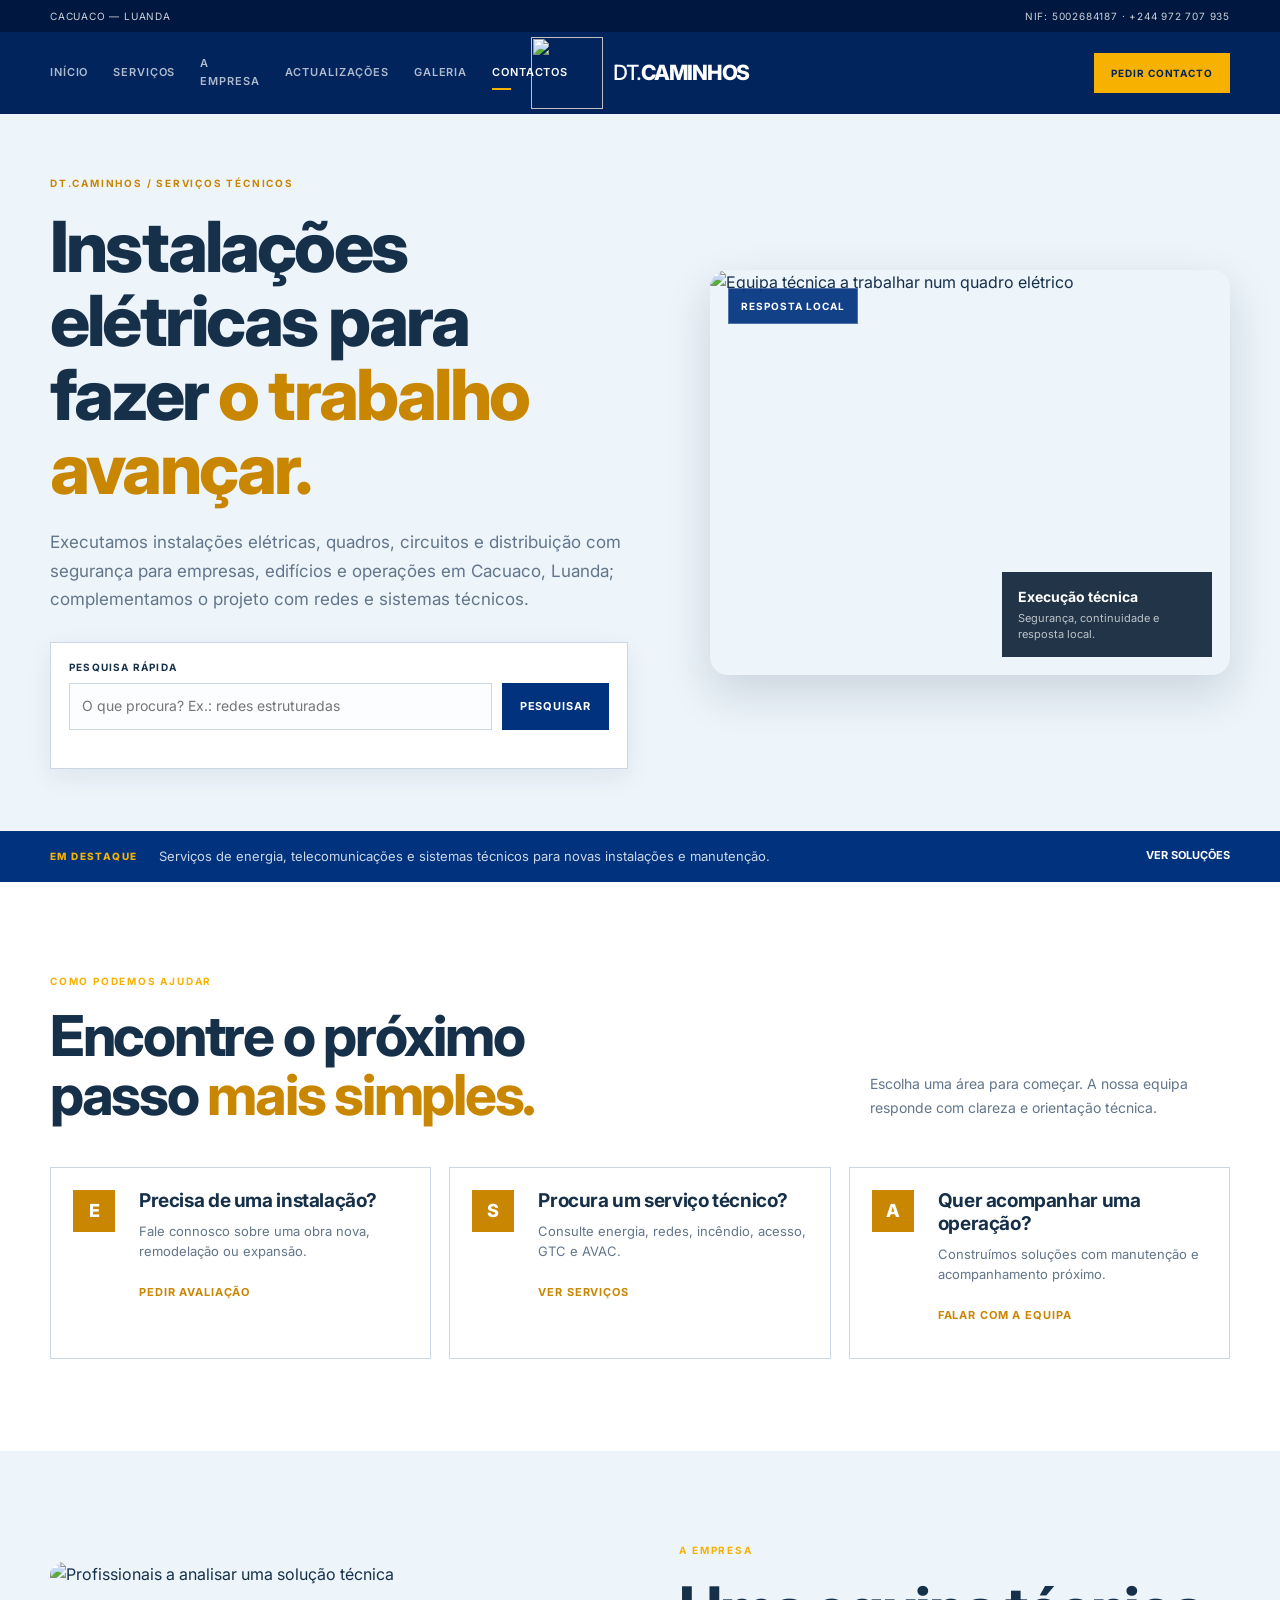
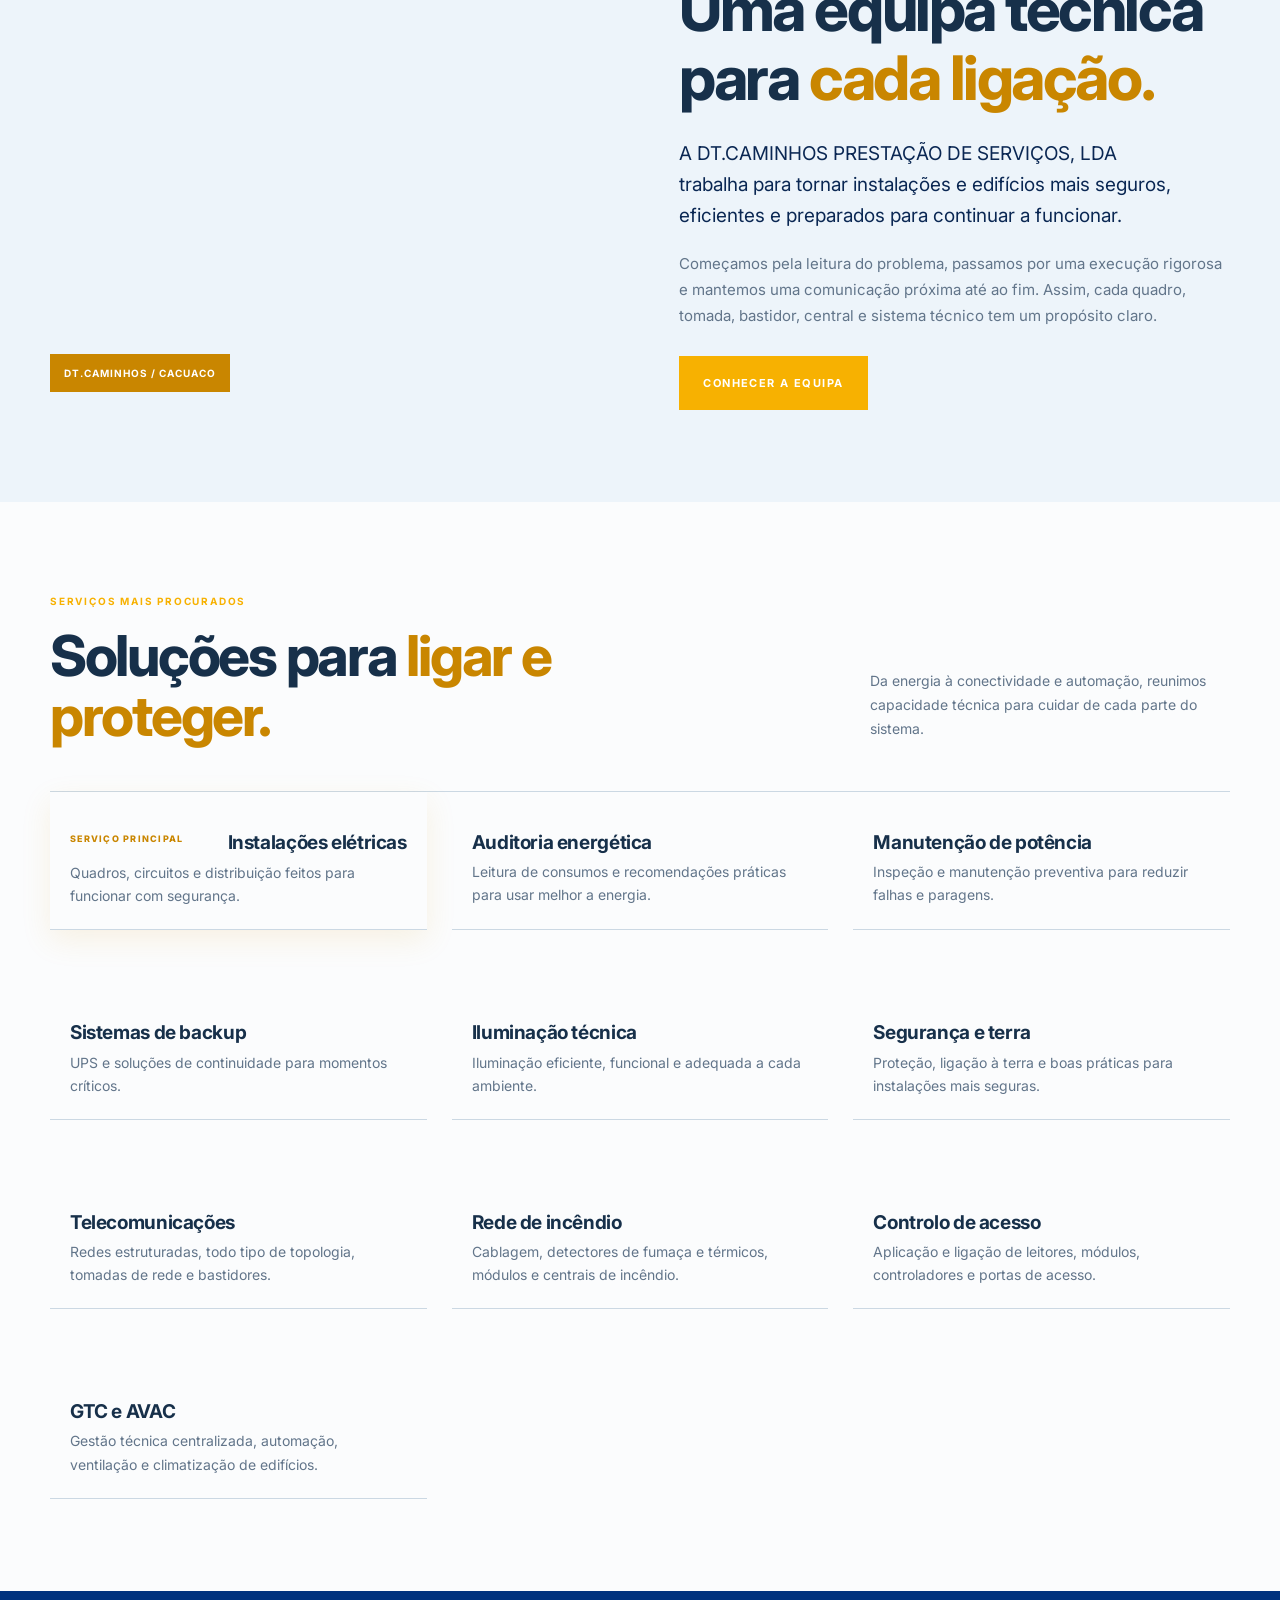
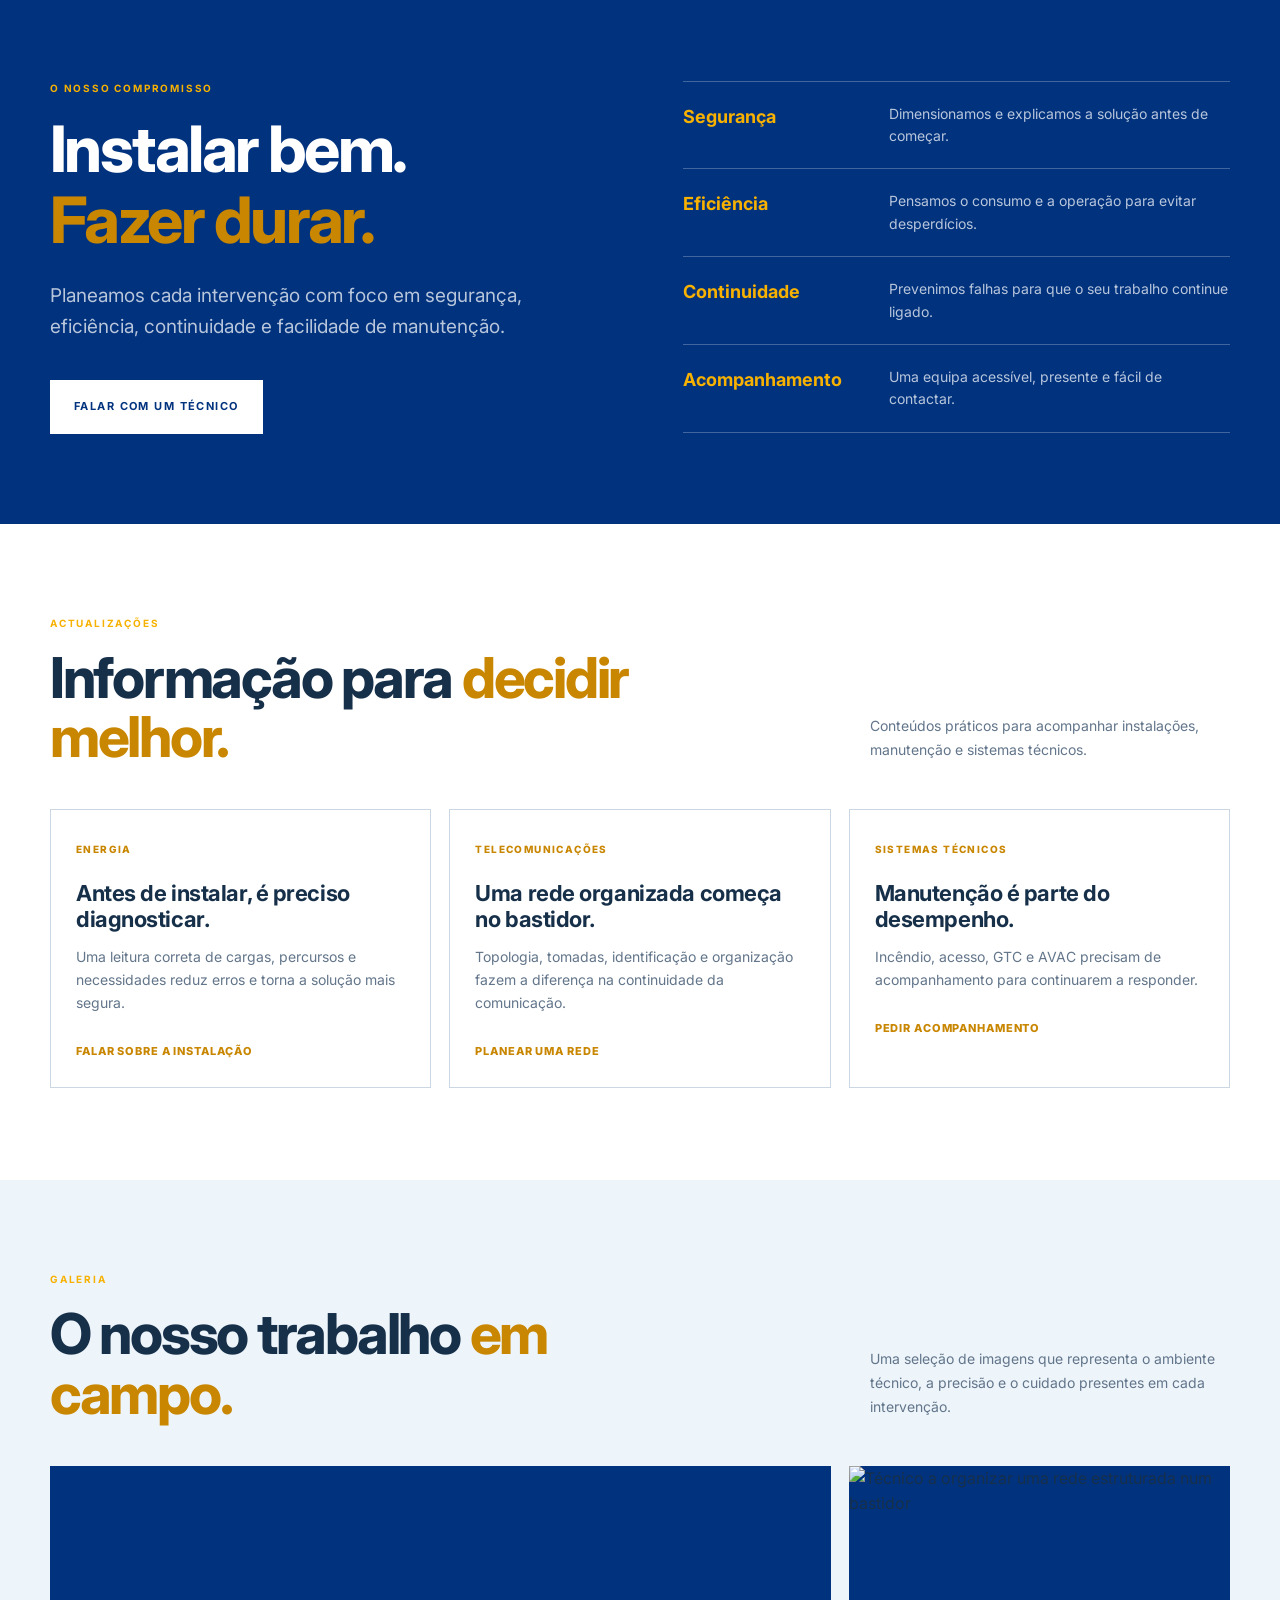
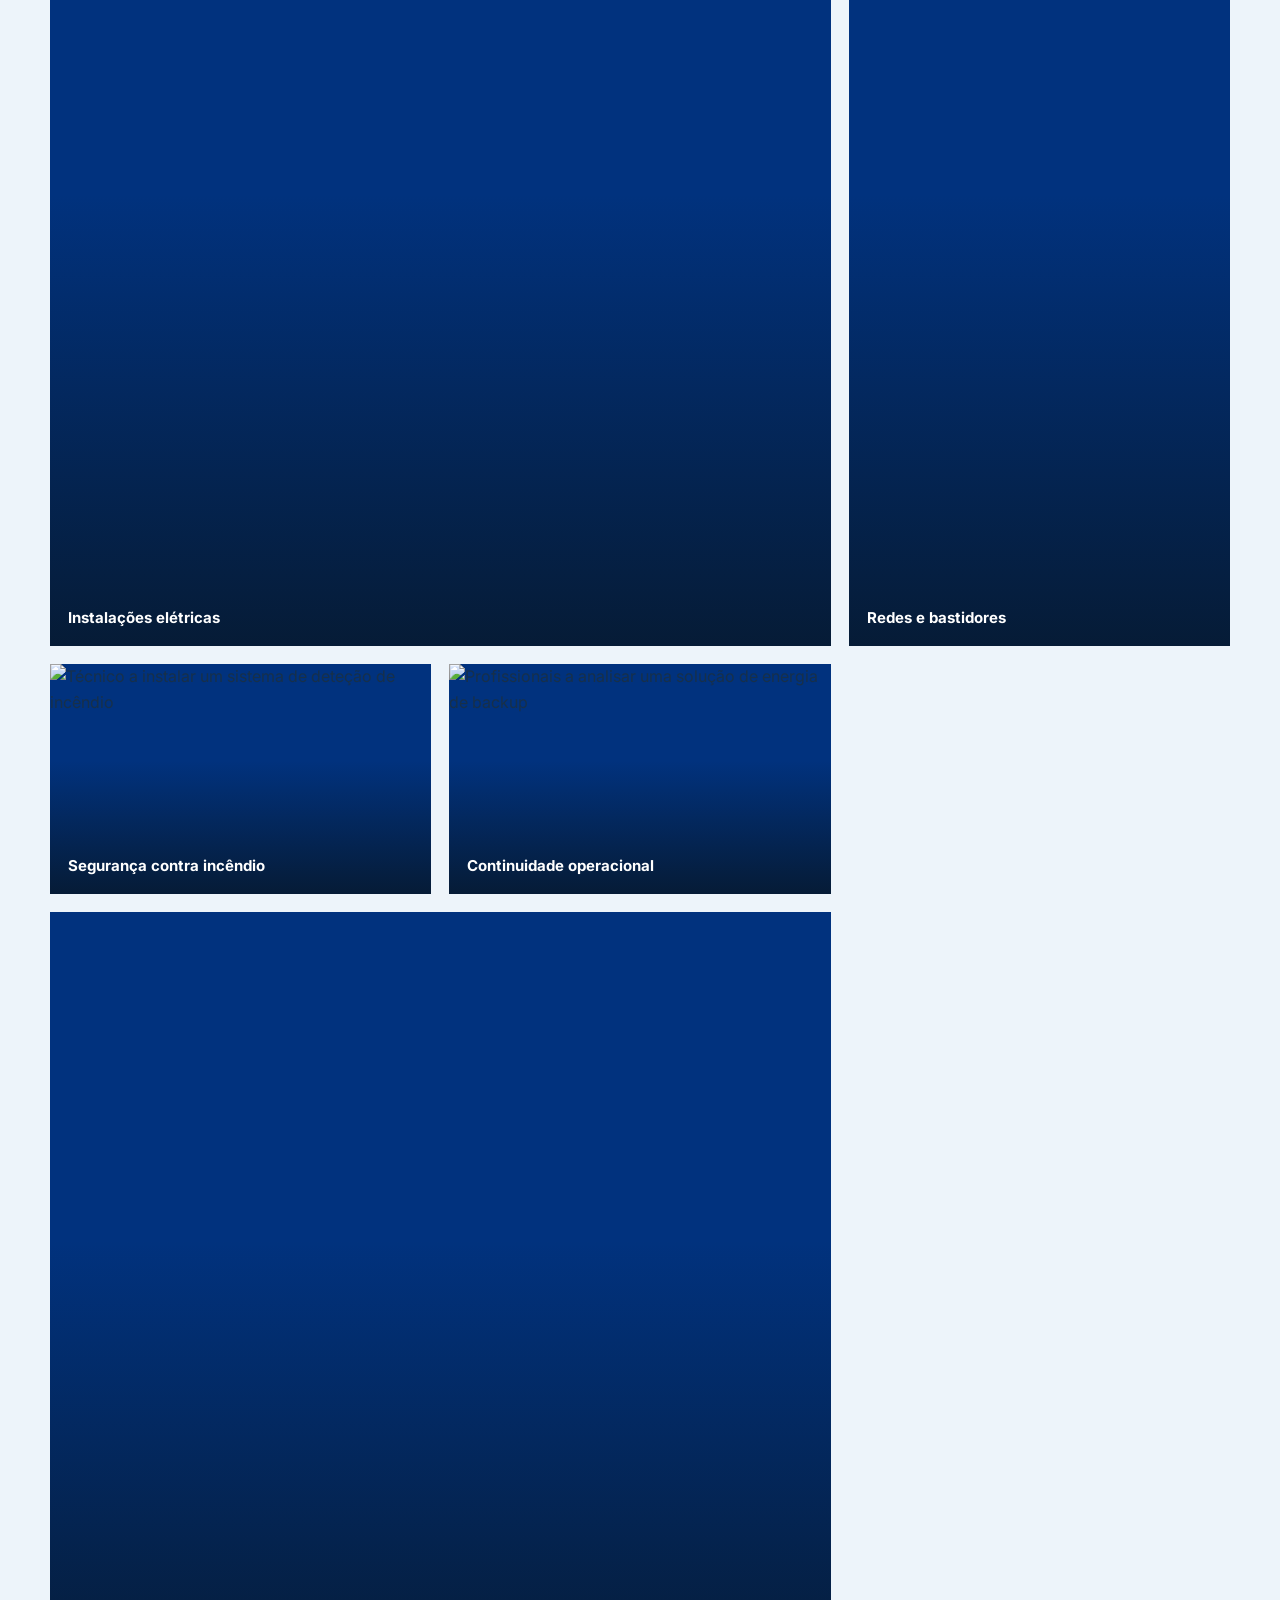
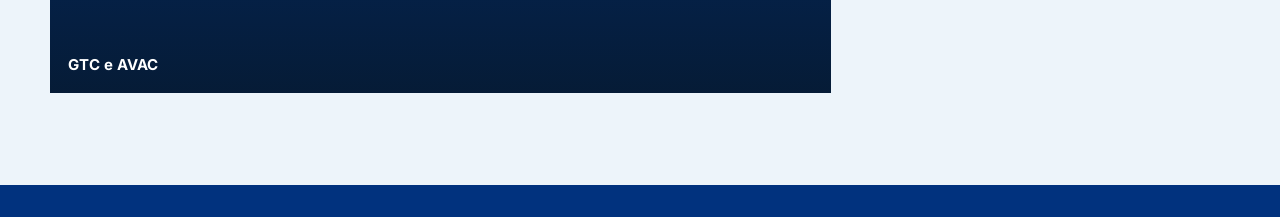
==== commit 999bfed8: "Fix mobile horizontal overflow" ====
--- a/public/index.html
+++ b/public/index.html
@@ -27,7 +27,7 @@
     <link rel="preconnect" href="https://fonts.gstatic.com" crossorigin />
     <link rel="preload" as="style" href="https://fonts.googleapis.com/css2?family=Inter:wght@400;500;600;700;800&display=swap" onload="this.onload=null;this.rel='stylesheet'" />
     <noscript><link rel="stylesheet" href="https://fonts.googleapis.com/css2?family=Inter:wght@400;500;600;700;800&display=swap" /></noscript>
-    <link rel="stylesheet" href="/styles.css?v=20261021-brand" />
+    <link rel="stylesheet" href="/styles.css?v=20261021-mobile" />
     <title>Instalações Elétricas em Cacuaco | DT.CAMINHOS</title>
     <script type="application/ld+json">
       {
--- a/styles.css
+++ b/styles.css
@@ -461,3 +461,48 @@
 .portal-header .header-cta { border-color: var(--accent); color: var(--navy-deep); background: var(--accent); }
 .portal-header .header-cta:hover { color: var(--white); background: var(--navy); }
 .portal-header .brand-logo-top .brand-wordmark { color: var(--white); }
+
+/* Mobile: nunca criar uma segunda largura horizontal fora do viewport. */
+html,
+body {
+  max-width: 100%;
+  overflow-x: clip;
+}
+@media (max-width: 900px) {
+  .portal-header .mobile-menu {
+    left: 0;
+    right: 0;
+    width: auto;
+  }
+  .portal-hero-grid,
+  .about-grid,
+  .standards-grid,
+  .portal-contact .contact-layout,
+  .services-grid,
+  .updates-grid,
+  .gallery-grid,
+  .container {
+    min-width: 0;
+    max-width: 100%;
+  }
+}
+
+/* Fechar o menu fora do layout evita uma segunda página horizontal no telemóvel. */
+@media (max-width: 900px) {
+  .portal-header .mobile-menu {
+    display: none;
+    transform: none;
+    opacity: 0;
+    visibility: hidden;
+  }
+  .portal-header .mobile-menu.is-open {
+    display: flex;
+    transform: none;
+    opacity: 1;
+    visibility: visible;
+  }
+  .reveal-left,
+  .reveal-right {
+    transform: none;
+  }
+}
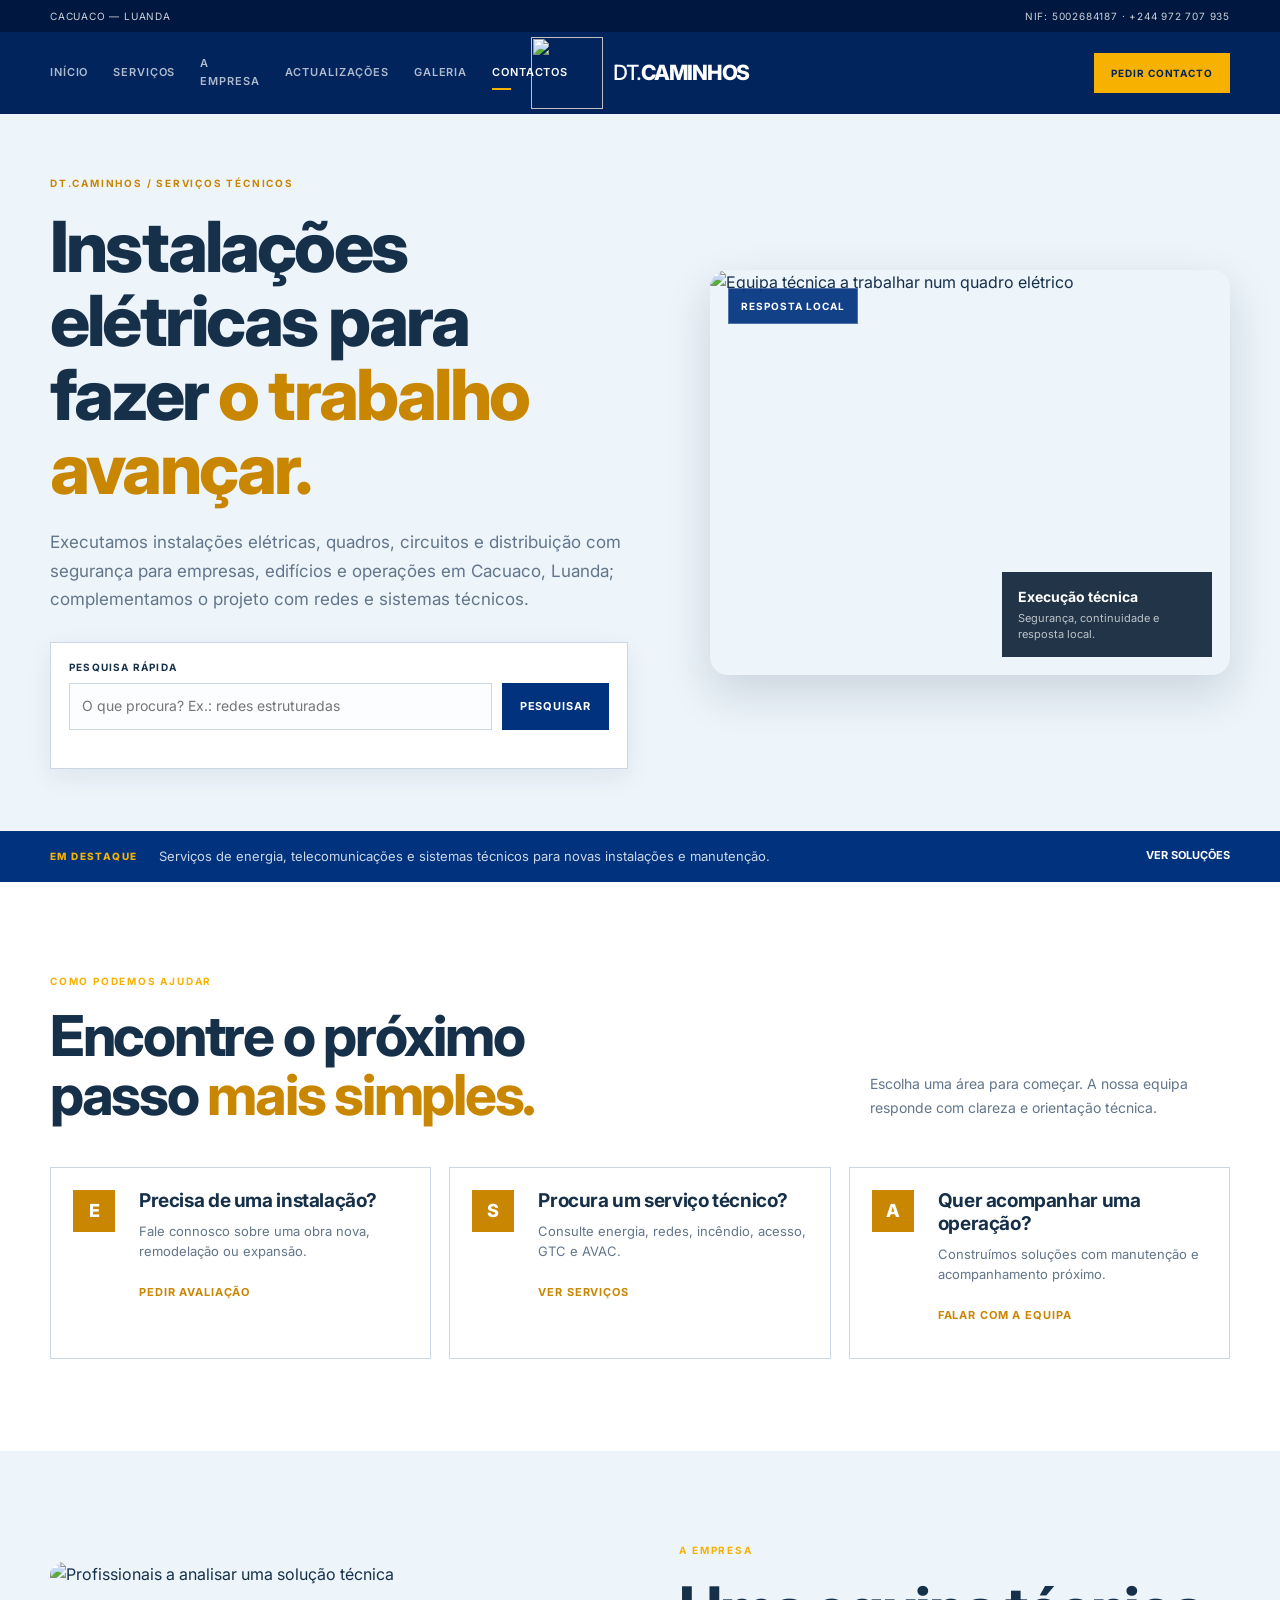
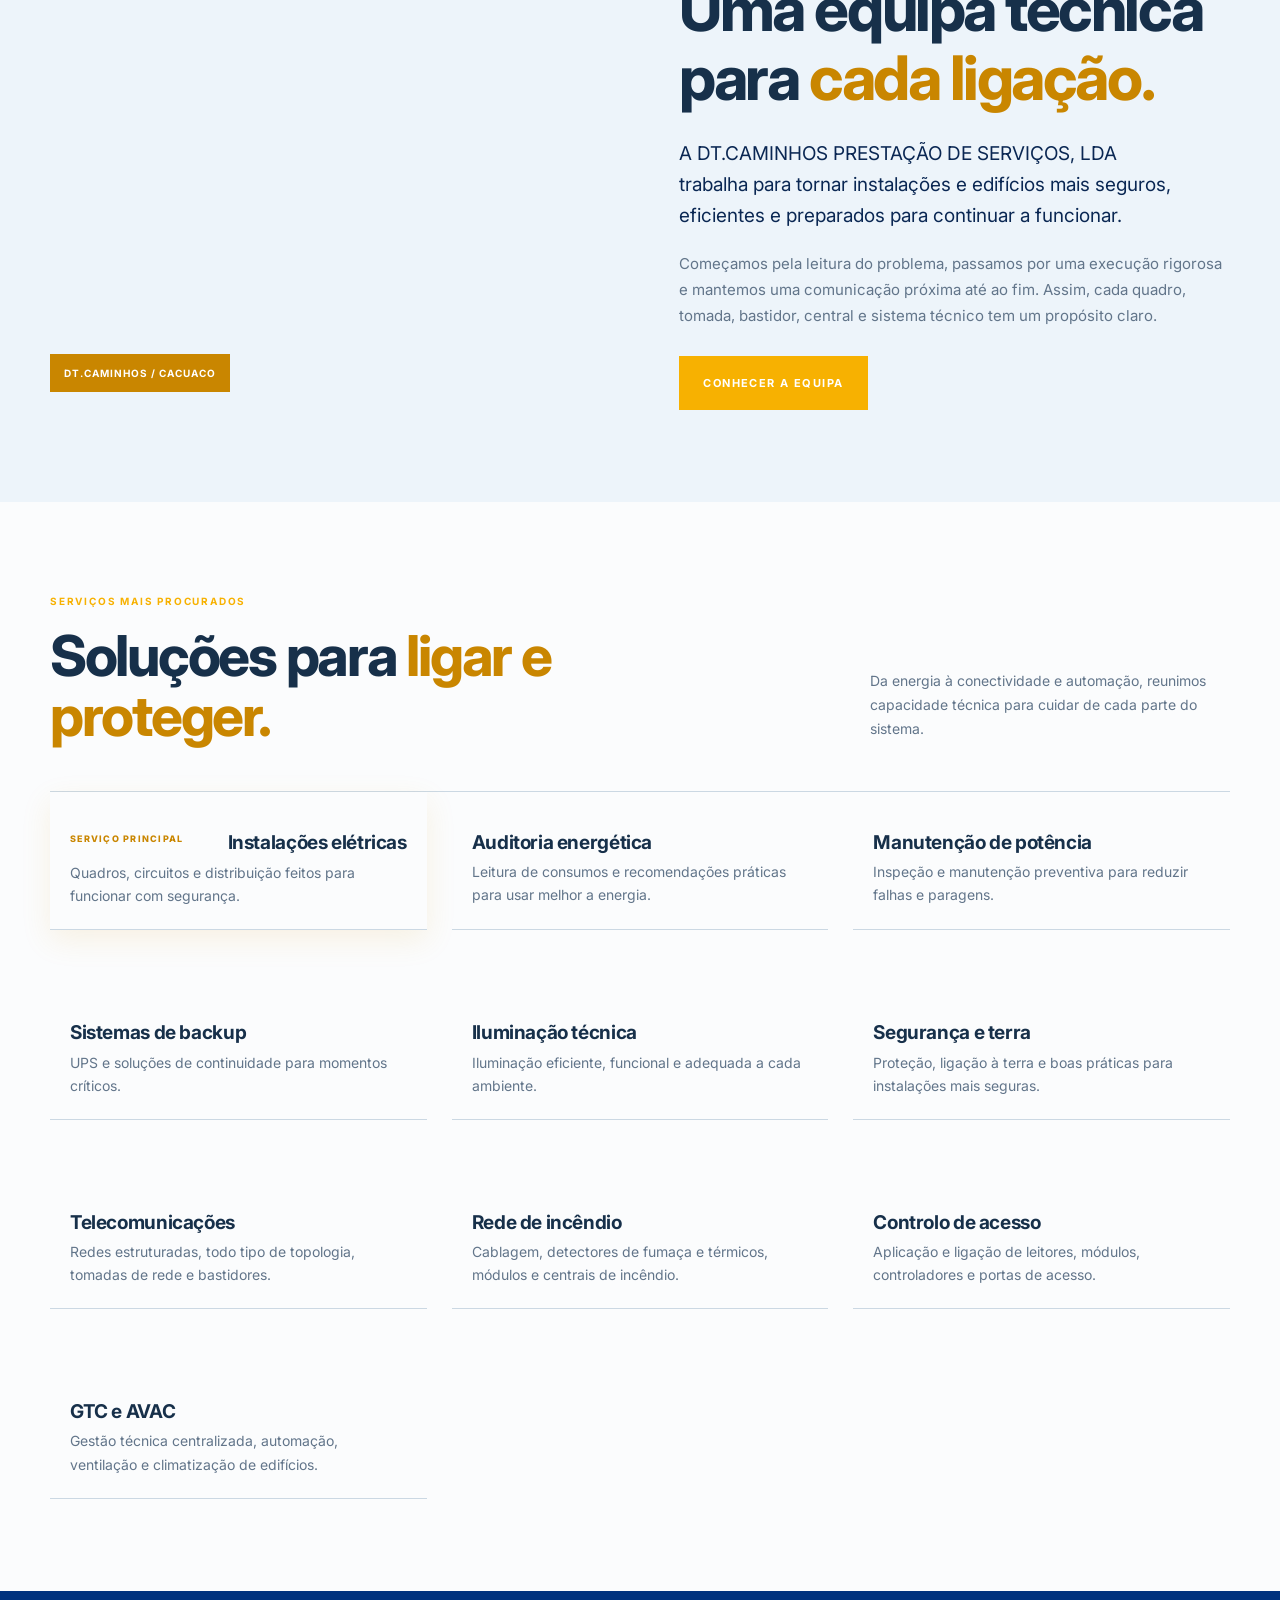
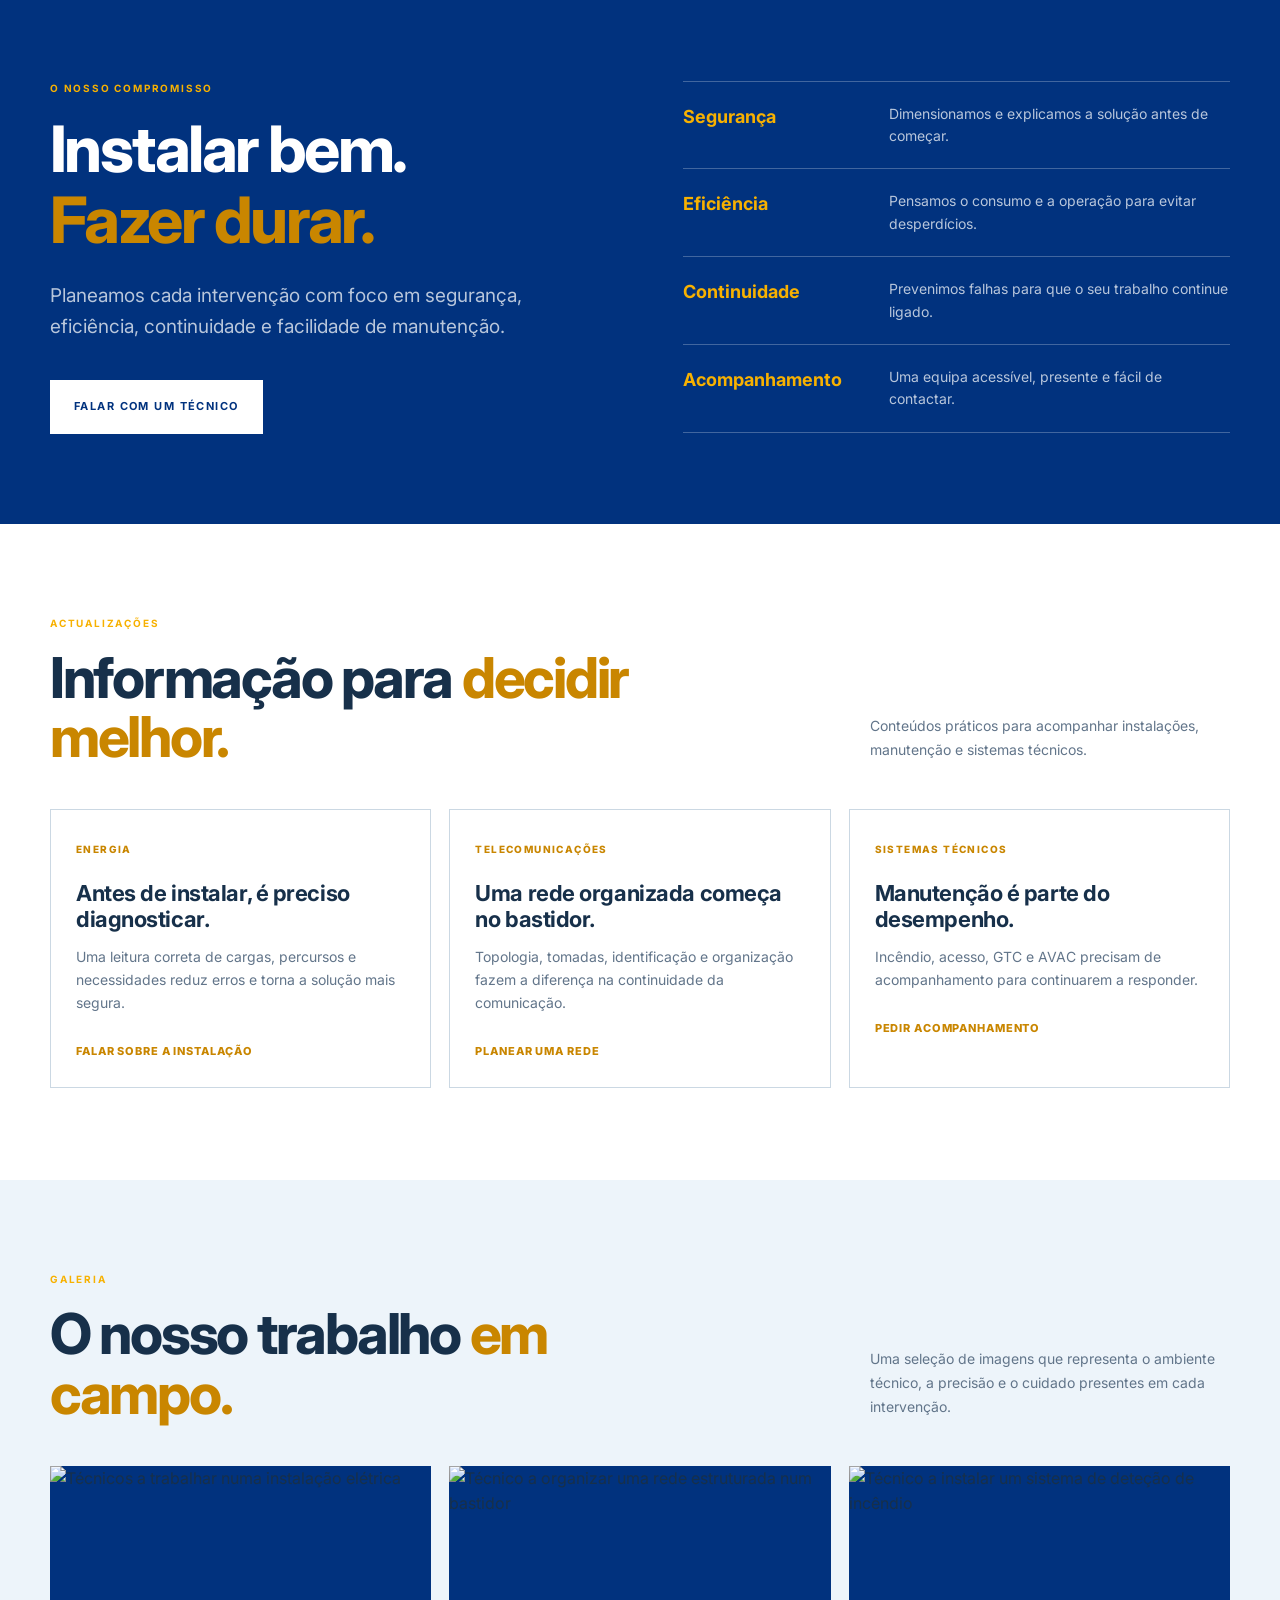
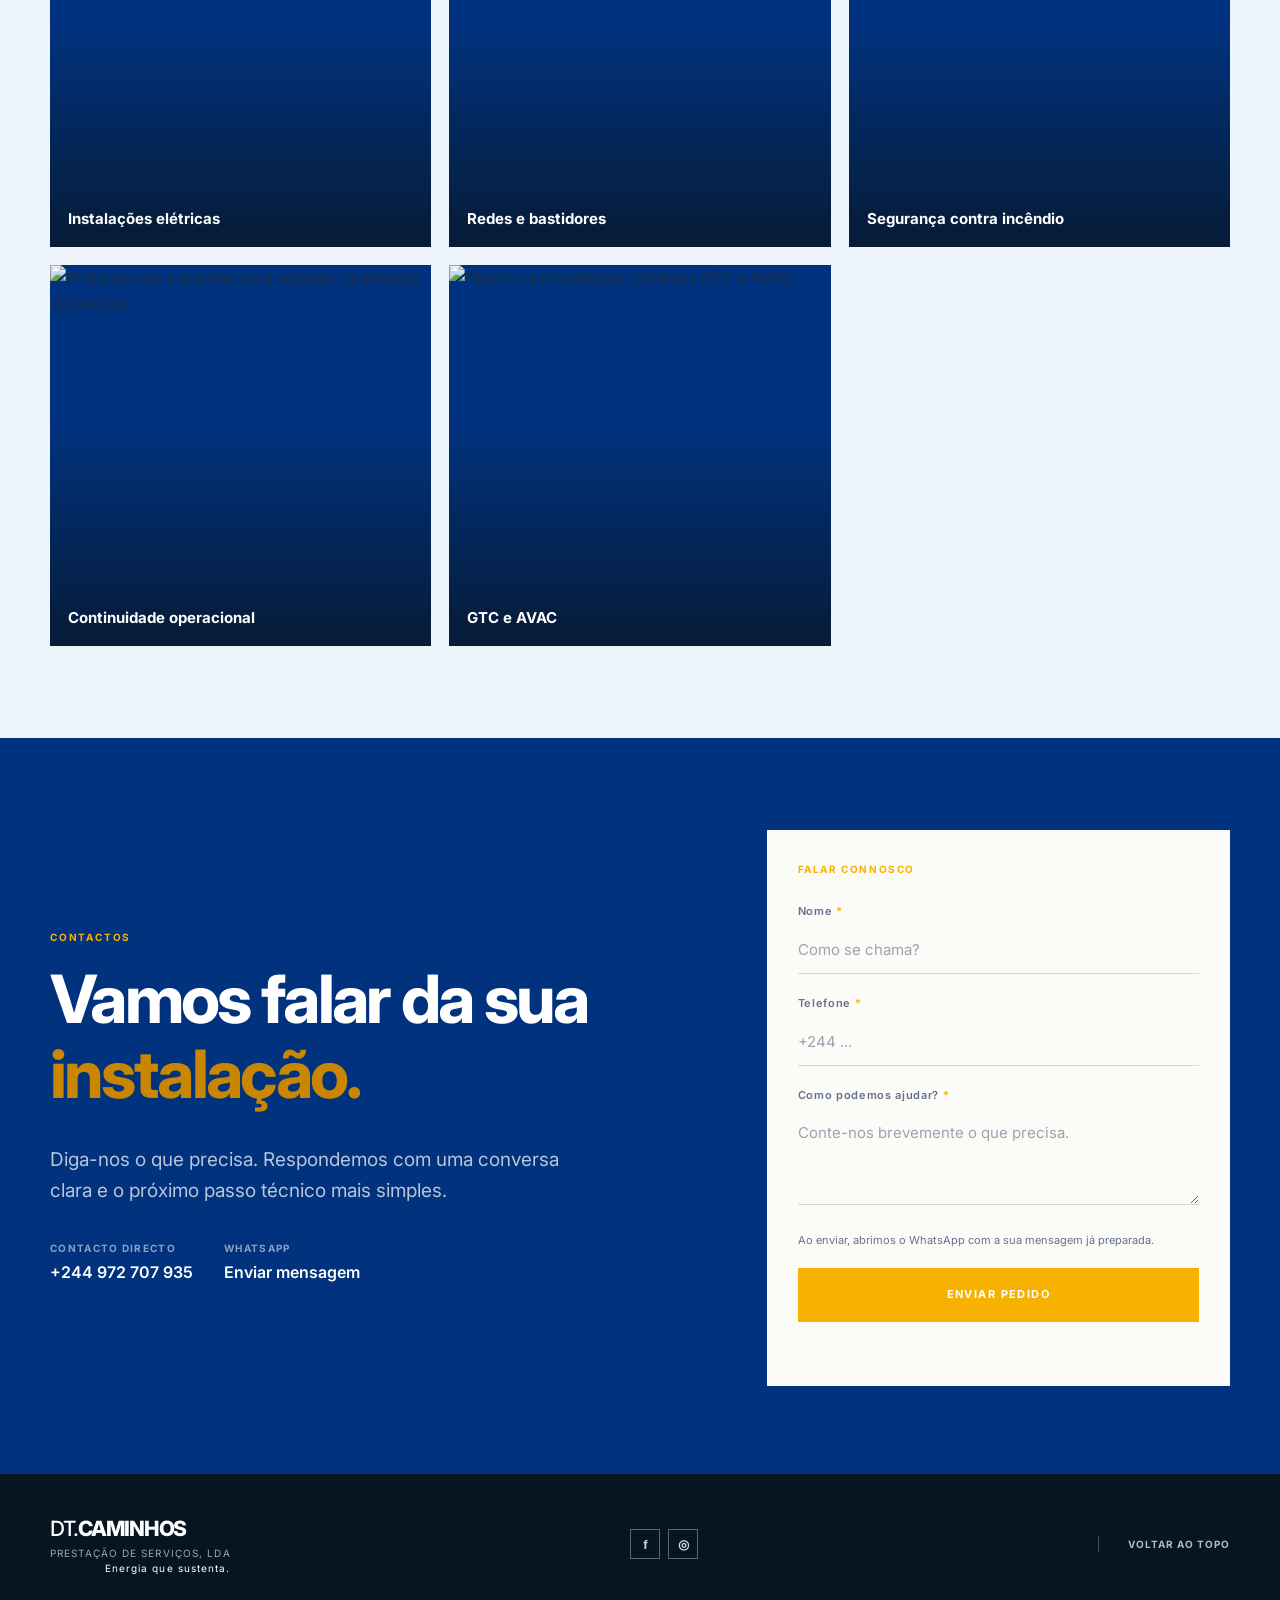
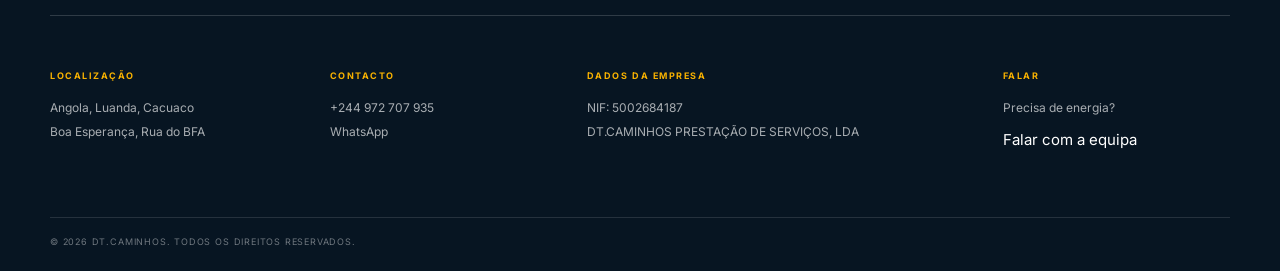
==== commit 6190e50b: "Add square gallery images and logo" ====
--- a/public/index.html
+++ b/public/index.html
@@ -27,7 +27,7 @@
     <link rel="preconnect" href="https://fonts.gstatic.com" crossorigin />
     <link rel="preload" as="style" href="https://fonts.googleapis.com/css2?family=Inter:wght@400;500;600;700;800&display=swap" onload="this.onload=null;this.rel='stylesheet'" />
     <noscript><link rel="stylesheet" href="https://fonts.googleapis.com/css2?family=Inter:wght@400;500;600;700;800&display=swap" /></noscript>
-    <link rel="stylesheet" href="/styles.css?v=20261021-mobile" />
+    <link rel="stylesheet" href="/styles.css?v=20261021-square" />
     <title>Instalações Elétricas em Cacuaco | DT.CAMINHOS</title>
     <script type="application/ld+json">
       {
@@ -37,7 +37,7 @@
         "description": "Instalações elétricas e sistemas técnicos para empresas e edifícios em Cacuaco, Luanda, Angola.",
         "serviceType": "Instalações elétricas",
         "mainEntityOfPage": {"@type": "WebPage", "@id": "https://dtcaminhos-qk8jemdb.manus.space/#topo"},
-        "image": "https://dtcaminhos-qk8jemdb.manus.space/logo-center.png",
+        "image": "https://dtcaminhos-qk8jemdb.manus.space/logo-square.png",
         "areaServed": "Cacuaco, Luanda, Angola",
         "address": {"@type": "PostalAddress", "streetAddress": "Boa Esperança, Rua do BFA", "addressLocality": "Cacuaco, Luanda", "addressCountry": "AO"},
         "telephone": "+244 972 707 935",
@@ -65,7 +65,7 @@
         </div>
       </div>
       <div class="header-inner container">
-          <a class="brand brand-logo-top" href="#topo" aria-label="DT.CAMINHOS, início"><img class="brand-center-logo" src="/logo-center.png" alt="" width="72" height="72" decoding="async" /><span class="brand-wordmark">DT.<strong>CAMINHOS</strong></span></a>
+          <a class="brand brand-logo-top" href="#topo" aria-label="DT.CAMINHOS, início"><img class="brand-center-logo" src="/logo-square.png" alt="" width="72" height="72" decoding="async" /><span class="brand-wordmark">DT.<strong>CAMINHOS</strong></span></a>
         <nav class="desktop-nav" aria-label="Navegação principal">
           <a class="nav-link is-active" href="#topo">Início</a>
           <a class="nav-link" href="#servicos">Serviços</a>
@@ -173,11 +173,11 @@
         <div class="container">
           <div class="portal-section-heading reveal reveal-up"><div><p class="eyebrow">GALERIA</p><h2 id="gallery-title">O nosso trabalho <span>em campo.</span></h2></div><p>Uma seleção de imagens que representa o ambiente técnico, a precisão e o cuidado presentes em cada intervenção.</p></div>
           <div class="gallery-grid">
-            <figure class="gallery-item gallery-item-wide reveal reveal-up"><img src="/images/service-01-1600.webp" srcset="/images/service-01-720.webp 720w, /images/service-01-1600.webp 1600w" sizes="(max-width: 700px) 100vw, 66vw" alt="Técnicos a trabalhar numa instalação elétrica" loading="lazy" decoding="async" /><figcaption>Instalações elétricas</figcaption></figure>
-            <figure class="gallery-item reveal reveal-up delay-1"><img src="/images/service-08-1600.webp" srcset="/images/service-08-720.webp 720w, /images/service-08-1600.webp 1600w" sizes="(max-width: 700px) 100vw, 33vw" alt="Técnico a organizar uma rede estruturada num bastidor" loading="lazy" decoding="async" /><figcaption>Redes e bastidores</figcaption></figure>
-            <figure class="gallery-item reveal reveal-up delay-2"><img src="/images/service-09-1600.webp" srcset="/images/service-09-720.webp 720w, /images/service-09-1600.webp 1600w" sizes="(max-width: 700px) 100vw, 33vw" alt="Técnico a instalar um sistema de deteção de incêndio" loading="lazy" decoding="async" /><figcaption>Segurança contra incêndio</figcaption></figure>
-            <figure class="gallery-item reveal reveal-up"><img src="/images/service-03-1600.webp" srcset="/images/service-03-720.webp 720w, /images/service-03-1600.webp 1600w" sizes="(max-width: 700px) 100vw, 33vw" alt="Profissionais a analisar uma solução de energia de backup" loading="lazy" decoding="async" /><figcaption>Continuidade operacional</figcaption></figure>
-            <figure class="gallery-item gallery-item-wide reveal reveal-up delay-1"><img src="/images/service-11-1600.webp" srcset="/images/service-11-720.webp 720w, /images/service-11-1600.webp 1600w" sizes="(max-width: 700px) 100vw, 66vw" alt="Técnico a monitorizar sistemas GTC e AVAC" loading="lazy" decoding="async" /><figcaption>GTC e AVAC</figcaption></figure>
+            <figure class="gallery-item gallery-item-wide reveal reveal-up"><img src="/images/service-01-square.webp" sizes="(max-width: 700px) 100vw, 66vw" alt="Técnicos a trabalhar numa instalação elétrica" loading="lazy" decoding="async" /><figcaption>Instalações elétricas</figcaption></figure>
+            <figure class="gallery-item reveal reveal-up delay-1"><img src="/images/service-08-square.webp" sizes="(max-width: 700px) 100vw, 33vw" alt="Técnico a organizar uma rede estruturada num bastidor" loading="lazy" decoding="async" /><figcaption>Redes e bastidores</figcaption></figure>
+            <figure class="gallery-item reveal reveal-up delay-2"><img src="/images/service-09-square.webp" sizes="(max-width: 700px) 100vw, 33vw" alt="Técnico a instalar um sistema de deteção de incêndio" loading="lazy" decoding="async" /><figcaption>Segurança contra incêndio</figcaption></figure>
+            <figure class="gallery-item reveal reveal-up"><img src="/images/service-03-square.webp" sizes="(max-width: 700px) 100vw, 33vw" alt="Profissionais a analisar uma solução de energia de backup" loading="lazy" decoding="async" /><figcaption>Continuidade operacional</figcaption></figure>
+            <figure class="gallery-item gallery-item-wide reveal reveal-up delay-1"><img src="/images/service-11-square.webp" sizes="(max-width: 700px) 100vw, 66vw" alt="Técnico a monitorizar sistemas GTC e AVAC" loading="lazy" decoding="async" /><figcaption>GTC e AVAC</figcaption></figure>
           </div>
         </div>
       </section>
--- a/styles.css
+++ b/styles.css
@@ -506,3 +506,51 @@
     transform: none;
   }
 }
+
+/* Navegação adaptativa: evitar cabeçalhos comprimidos em tablets e navegadores móveis em modo desktop. */
+@media (max-width: 1200px) {
+  .portal-header .desktop-nav,
+  .portal-header .header-cta {
+    display: none;
+  }
+  .portal-header .header-inner {
+    display: flex;
+    position: relative;
+    justify-content: center;
+    min-height: 78px;
+  }
+  .portal-header .brand-logo-top {
+    position: static;
+    width: auto;
+    min-width: 0;
+    height: 70px;
+    margin: 0 auto;
+    transform: none;
+    gap: 8px;
+  }
+  .portal-header .brand-logo-top .brand-wordmark { font-size: 18px; }
+  .portal-header .menu-toggle {
+    display: block;
+    position: absolute;
+    right: 0;
+    margin-left: 0;
+  }
+  .portal-header .mobile-menu {
+    position: fixed;
+    inset: 0;
+    z-index: 1000;
+    display: none;
+    width: auto;
+    height: 100dvh;
+    min-height: 100vh;
+    overflow-y: auto;
+    background: #0d3256;
+  }
+  .portal-header .mobile-menu.is-open {
+    display: flex;
+  }
+}
+/* Galeria em formato quadrado para uma apresentação consistente. */
+.gallery-item-wide { grid-column: auto; }
+.gallery-item { aspect-ratio: 1 / 1; min-height: 0; }
+.gallery-item img { min-height: 0; aspect-ratio: 1 / 1; object-fit: cover; }
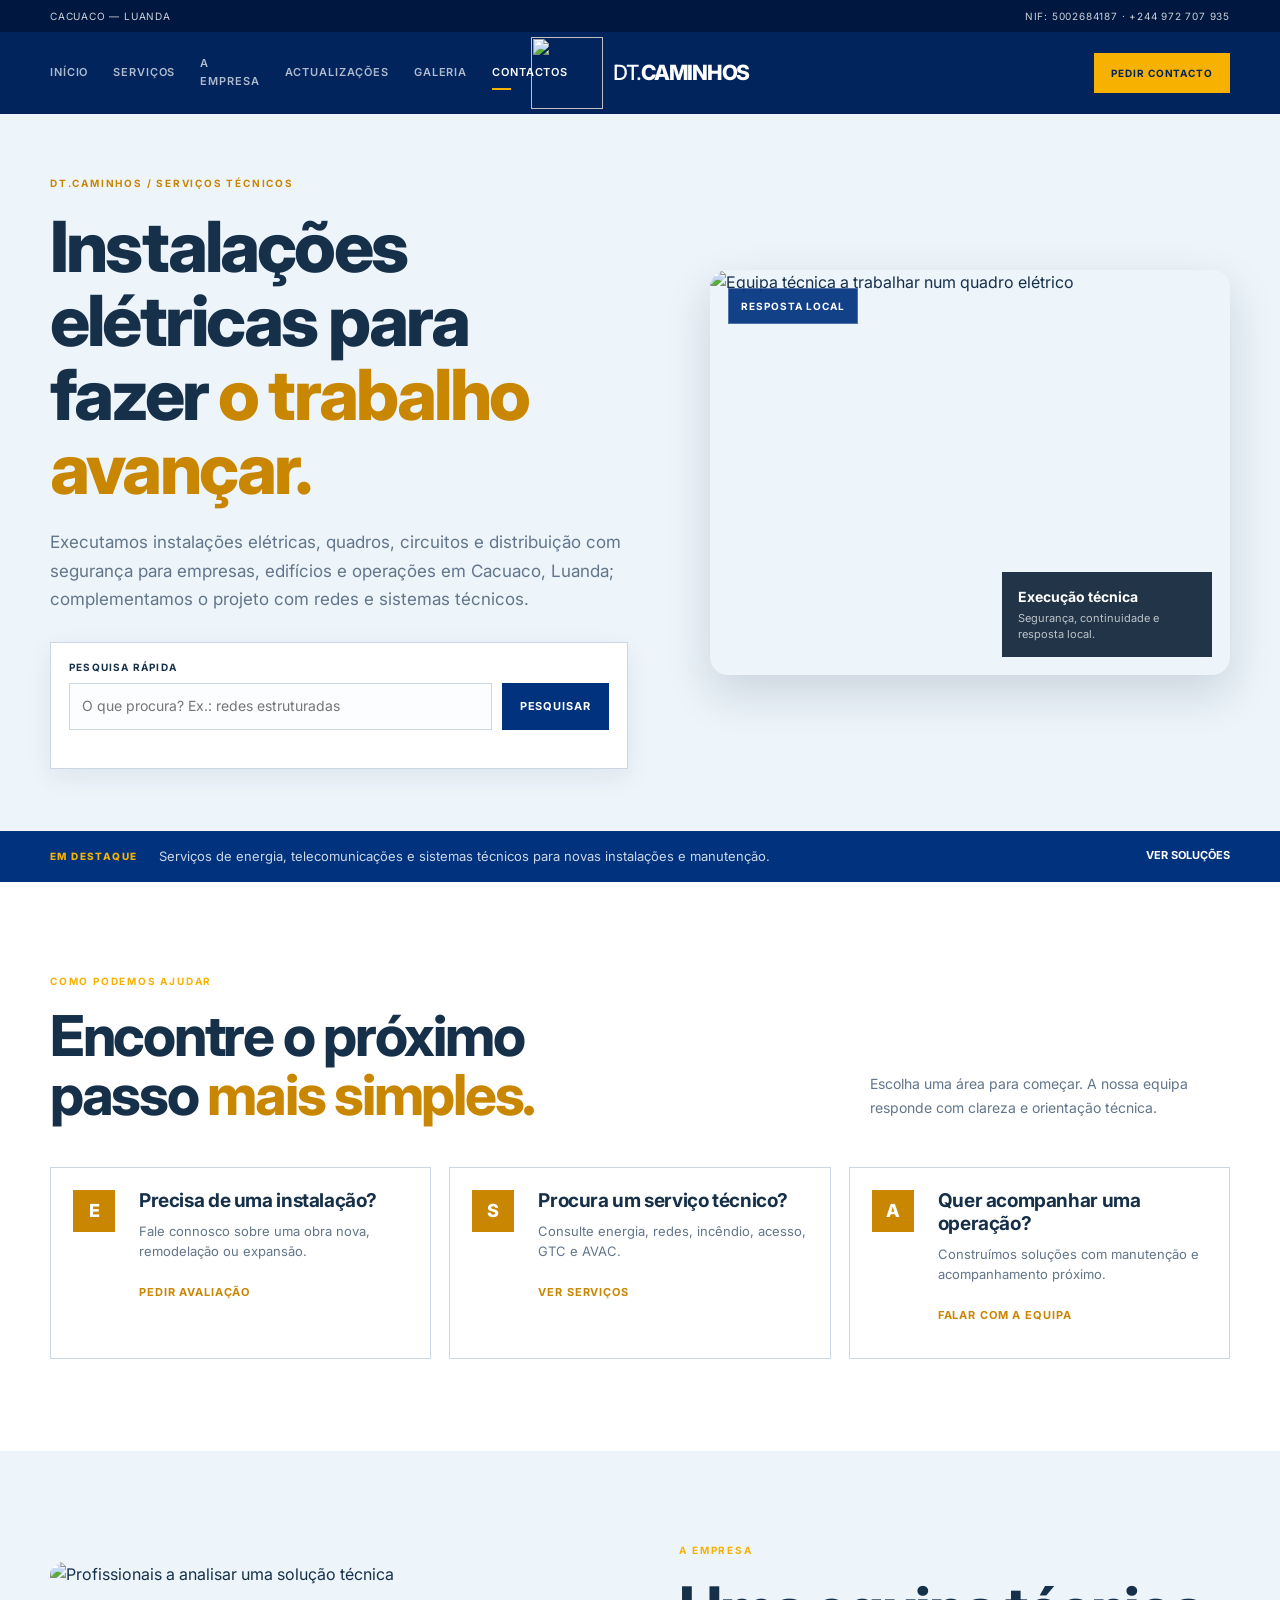
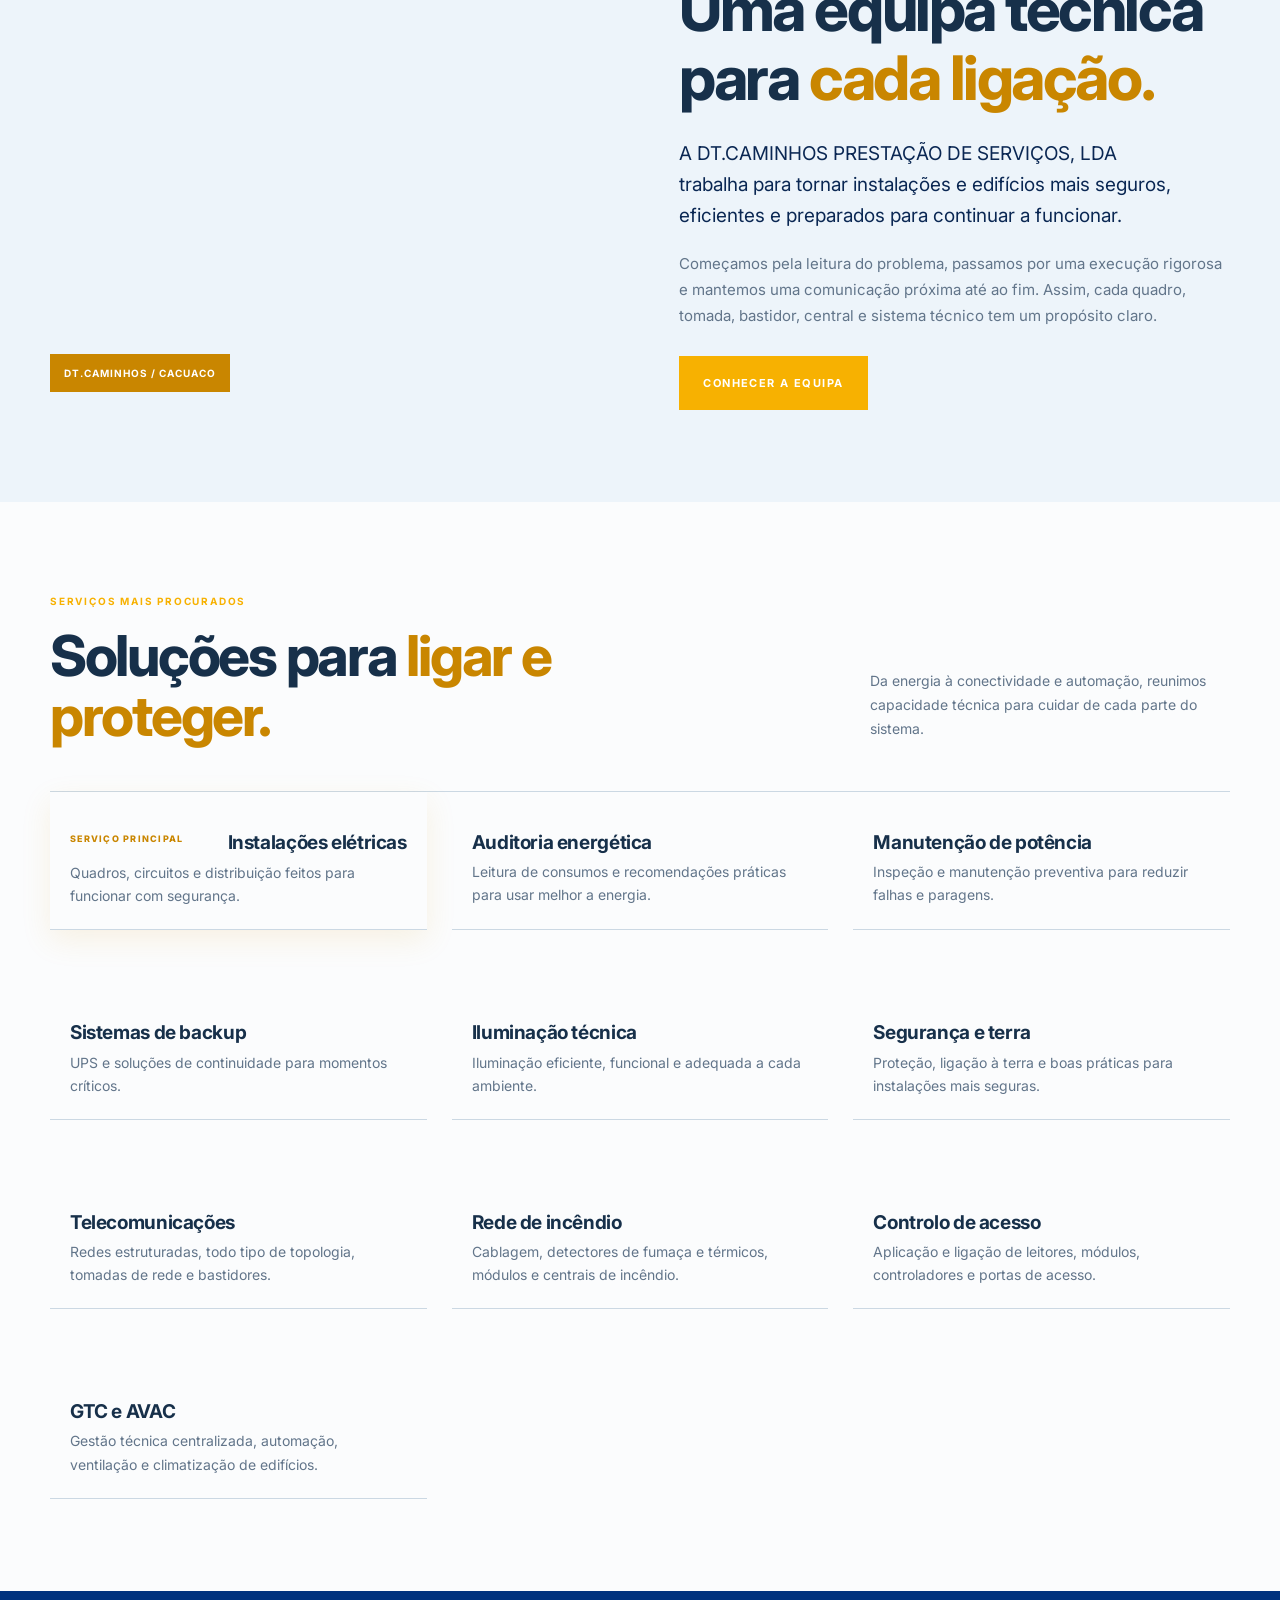
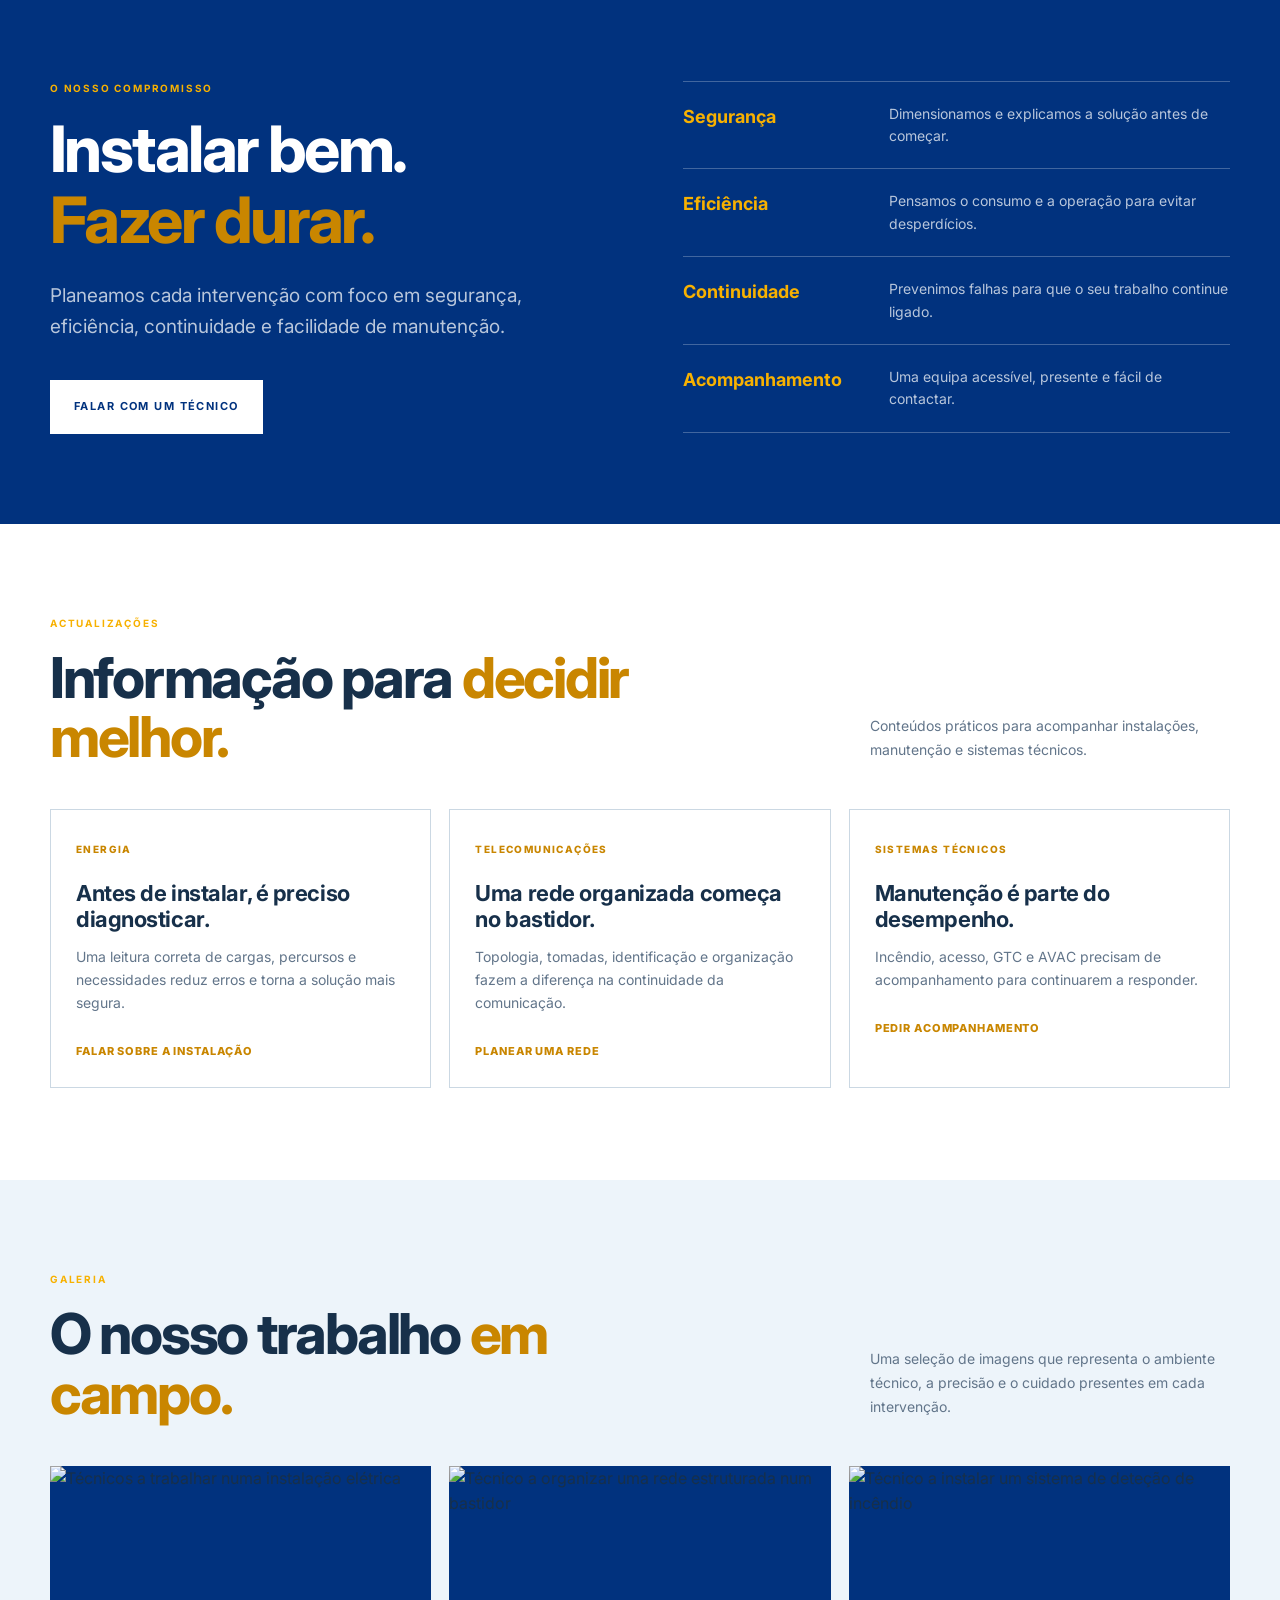
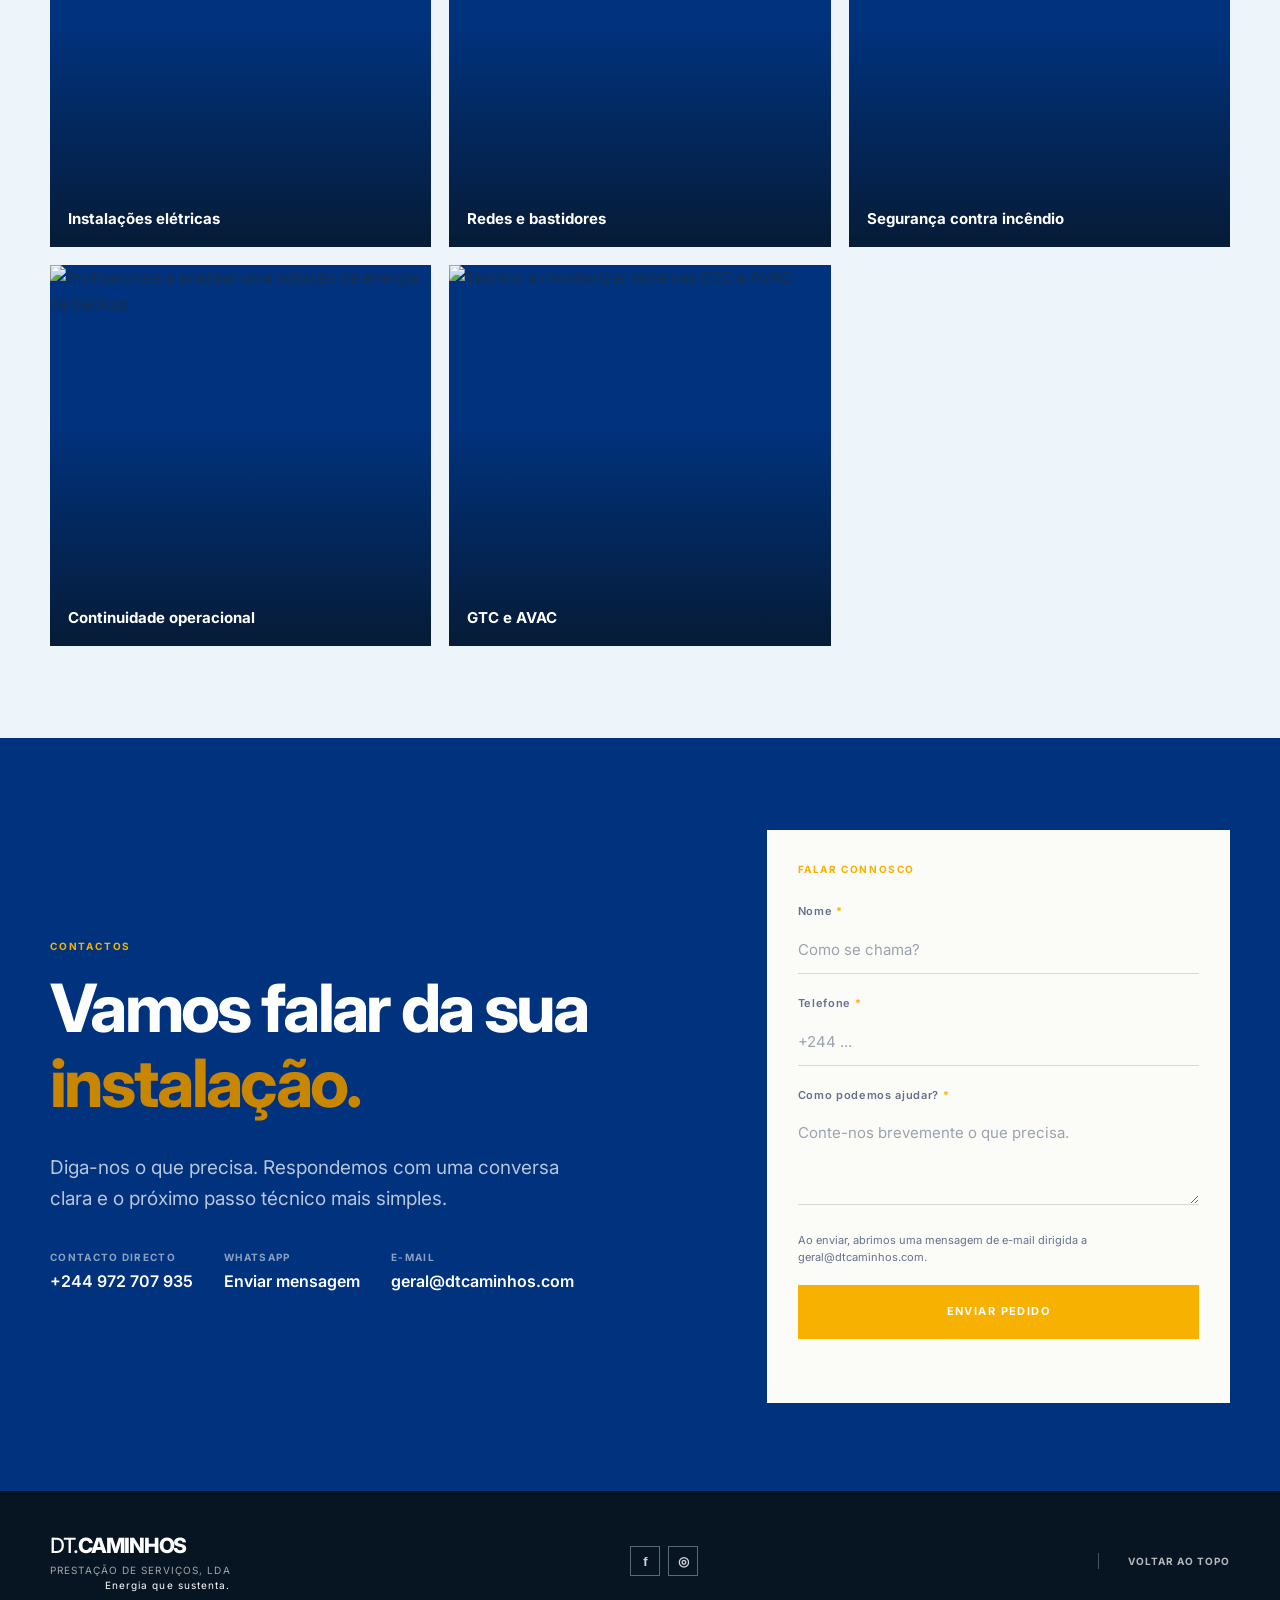
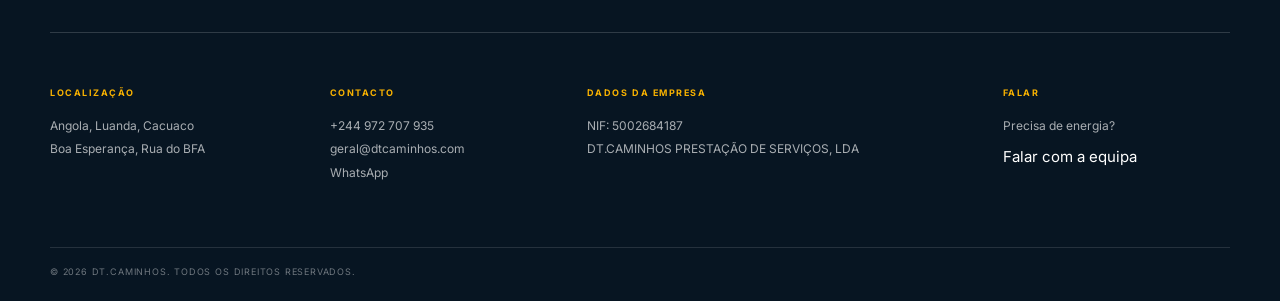
==== commit d8331ac2: "Add company email contact flow" ====
--- a/public/index.html
+++ b/public/index.html
@@ -21,7 +21,9 @@
     <meta name="twitter:description" content="Instalações elétricas, quadros, circuitos e distribuição com execução técnica em Cacuaco, Luanda." />
     <meta name="twitter:image" content="https://dtcaminhos-qk8jemdb.manus.space/images/service-01-1600.webp" />
     <link rel="canonical" href="https://dtcaminhos-qk8jemdb.manus.space/" />
-    <link rel="icon" href="/favicon.svg" type="image/svg+xml" />
+    <link rel="icon" href="/favicon.ico" sizes="any" />
+    <link rel="icon" type="image/png" sizes="192x192" href="/favicon-192.png" />
+    <link rel="apple-touch-icon" href="/favicon-192.png" />
     <link rel="preload" as="image" href="/images/service-01-1600.webp" fetchpriority="high" />
     <link rel="preconnect" href="https://fonts.googleapis.com" />
     <link rel="preconnect" href="https://fonts.gstatic.com" crossorigin />
@@ -41,6 +43,8 @@
         "areaServed": "Cacuaco, Luanda, Angola",
         "address": {"@type": "PostalAddress", "streetAddress": "Boa Esperança, Rua do BFA", "addressLocality": "Cacuaco, Luanda", "addressCountry": "AO"},
         "telephone": "+244 972 707 935",
+        "email": "geral@dtcaminhos.com",
+        "contactPoint": {"@type": "ContactPoint", "contactType": "customer service", "email": "geral@dtcaminhos.com", "telephone": "+244 972 707 935", "availableLanguage": ["pt"]},
         "taxID": "5002684187",
         "url": "https://dtcaminhos-qk8jemdb.manus.space/",
         "hasOfferCatalog": {"@type": "OfferCatalog", "name": "Serviços técnicos da DT.CAMINHOS", "itemListElement": [{"@type": "Offer", "itemOffered": {"@type": "Service", "name": "Instalações elétricas", "serviceType": "Instalações elétricas", "areaServed": "Cacuaco, Luanda"}}]},
@@ -184,15 +188,15 @@
 
       <section class="portal-contact section-dark" id="contactos" aria-labelledby="contact-title">
         <div class="container contact-layout">
-          <div class="contact-copy reveal reveal-up"><p class="eyebrow eyebrow-light">CONTACTOS</p><h2 id="contact-title">Vamos falar da sua <span>instalação.</span></h2><p class="body-large body-light">Diga-nos o que precisa. Respondemos com uma conversa clara e o próximo passo técnico mais simples.</p><div class="contact-direct"><a href="tel:+244972707935"><span>Contacto directo</span><strong>+244 972 707 935</strong></a><a href="https://wa.me/244972707935" target="_blank" rel="noreferrer"><span>WhatsApp</span><strong>Enviar mensagem</strong></a></div></div>
-          <form class="contact-form reveal reveal-right" id="contact-form" novalidate><div class="form-heading"><span>FALAR CONNOSCO</span><i></i></div><label for="name">Nome <span>*</span></label><input id="name" name="name" type="text" autocomplete="name" placeholder="Como se chama?" required /><label for="phone">Telefone <span>*</span></label><input id="phone" name="phone" type="tel" autocomplete="tel" placeholder="+244 ..." required /><label for="message">Como podemos ajudar? <span>*</span></label><textarea id="message" name="message" rows="3" placeholder="Conte-nos brevemente o que precisa." required></textarea><p class="form-note">Ao enviar, abrimos o WhatsApp com a sua mensagem já preparada.</p><button class="button button-accent" type="submit">Enviar pedido</button><p class="form-feedback" id="form-feedback" role="status" aria-live="polite"></p></form>
+          <div class="contact-copy reveal reveal-up"><p class="eyebrow eyebrow-light">CONTACTOS</p><h2 id="contact-title">Vamos falar da sua <span>instalação.</span></h2><p class="body-large body-light">Diga-nos o que precisa. Respondemos com uma conversa clara e o próximo passo técnico mais simples.</p><div class="contact-direct"><a href="tel:+244972707935"><span>Contacto directo</span><strong>+244 972 707 935</strong></a><a href="https://wa.me/244972707935" target="_blank" rel="noreferrer"><span>WhatsApp</span><strong>Enviar mensagem</strong></a><a href="mailto:geral@dtcaminhos.com"><span>E-mail</span><strong>geral@dtcaminhos.com</strong></a></div></div>
+          <form class="contact-form reveal reveal-right" id="contact-form" novalidate><div class="form-heading"><span>FALAR CONNOSCO</span><i></i></div><label for="name">Nome <span>*</span></label><input id="name" name="name" type="text" autocomplete="name" placeholder="Como se chama?" required /><label for="phone">Telefone <span>*</span></label><input id="phone" name="phone" type="tel" autocomplete="tel" placeholder="+244 ..." required /><label for="message">Como podemos ajudar? <span>*</span></label><textarea id="message" name="message" rows="3" placeholder="Conte-nos brevemente o que precisa." required></textarea><p class="form-note">Ao enviar, abrimos uma mensagem de e-mail dirigida a <a href="mailto:geral@dtcaminhos.com">geral@dtcaminhos.com</a>.</p><button class="button button-accent" type="submit">Enviar pedido</button><p class="form-feedback" id="form-feedback" role="status" aria-live="polite"></p></form>
         </div>
       </section>
     </main>
 
     <footer class="site-footer">
       <div class="container footer-top"><div class="footer-brand"><a class="brand brand-footer" href="#topo" aria-label="Voltar ao início"><span class="brand-wordmark">DT.<strong>CAMINHOS</strong></span></a><div class="footer-tagline">PRESTAÇÃO DE SERVIÇOS, LDA<br /><span>Energia que sustenta.</span></div></div><div class="social-icons" aria-label="Redes sociais"><span class="social-icon social-facebook" aria-hidden="true">f</span><span class="social-icon social-instagram" aria-hidden="true">◎</span></div><a class="footer-up" href="#topo">Voltar ao topo</a></div>
-      <div class="container footer-grid"><div><span class="footer-label">LOCALIZAÇÃO</span><p>Angola, Luanda, Cacuaco</p><p>Boa Esperança, Rua do BFA</p></div><div><span class="footer-label">CONTACTO</span><p><a href="tel:+244972707935">+244 972 707 935</a></p><p><a href="https://wa.me/244972707935" target="_blank" rel="noreferrer">WhatsApp</a></p></div><div><span class="footer-label">DADOS DA EMPRESA</span><p>NIF: 5002684187</p><p>DT.CAMINHOS PRESTAÇÃO DE SERVIÇOS, LDA</p></div><div><span class="footer-label">FALAR</span><p>Precisa de energia?</p><a class="footer-link" href="#contactos">Falar com a equipa</a></div></div>
+      <div class="container footer-grid"><div><span class="footer-label">LOCALIZAÇÃO</span><p>Angola, Luanda, Cacuaco</p><p>Boa Esperança, Rua do BFA</p></div><div><span class="footer-label">CONTACTO</span><p><a href="tel:+244972707935">+244 972 707 935</a></p><p><a href="mailto:geral@dtcaminhos.com">geral@dtcaminhos.com</a></p><p><a href="https://wa.me/244972707935" target="_blank" rel="noreferrer">WhatsApp</a></p></div><div><span class="footer-label">DADOS DA EMPRESA</span><p>NIF: 5002684187</p><p>DT.CAMINHOS PRESTAÇÃO DE SERVIÇOS, LDA</p></div><div><span class="footer-label">FALAR</span><p>Precisa de energia?</p><a class="footer-link" href="#contactos">Falar com a equipa</a></div></div>
       <div class="container footer-bottom"><span>© <span id="year"></span> DT.CAMINHOS. Todos os direitos reservados.</span></div>
     </footer>
     <script src="/script.js" defer></script>
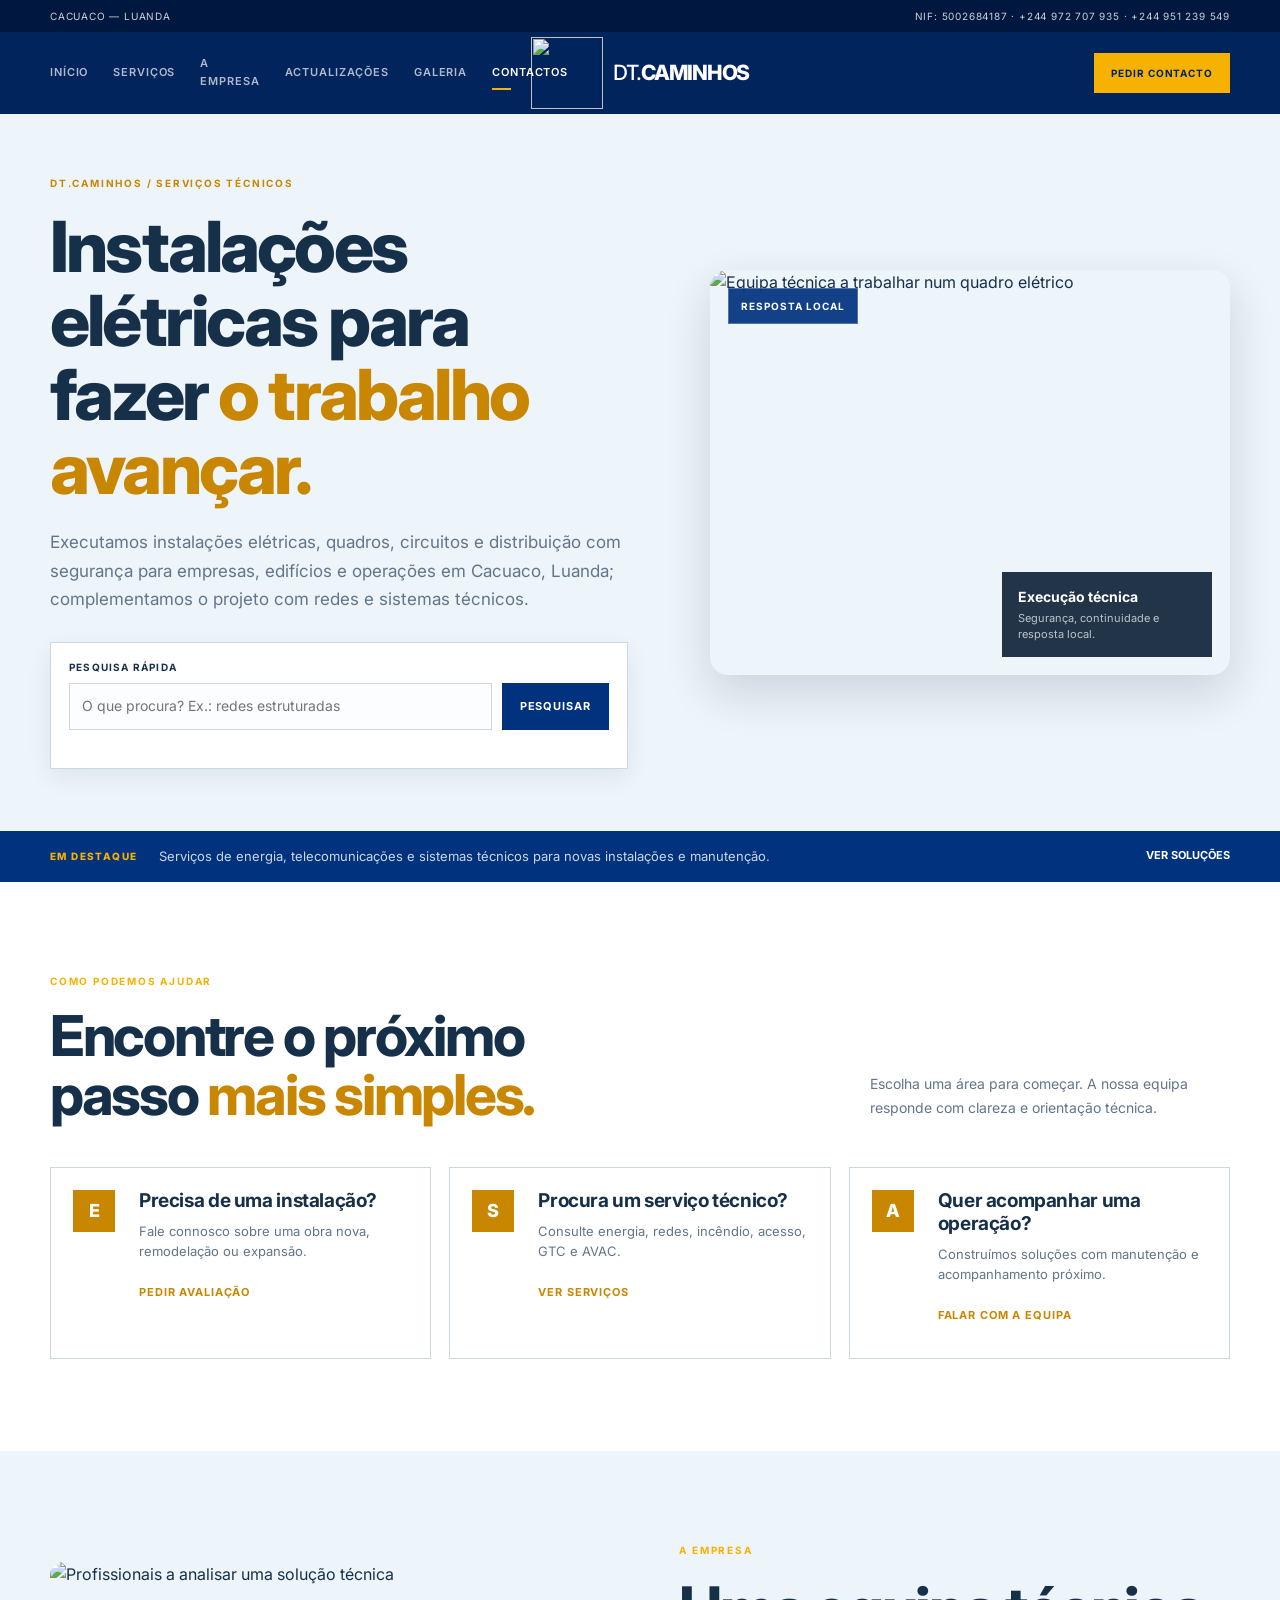
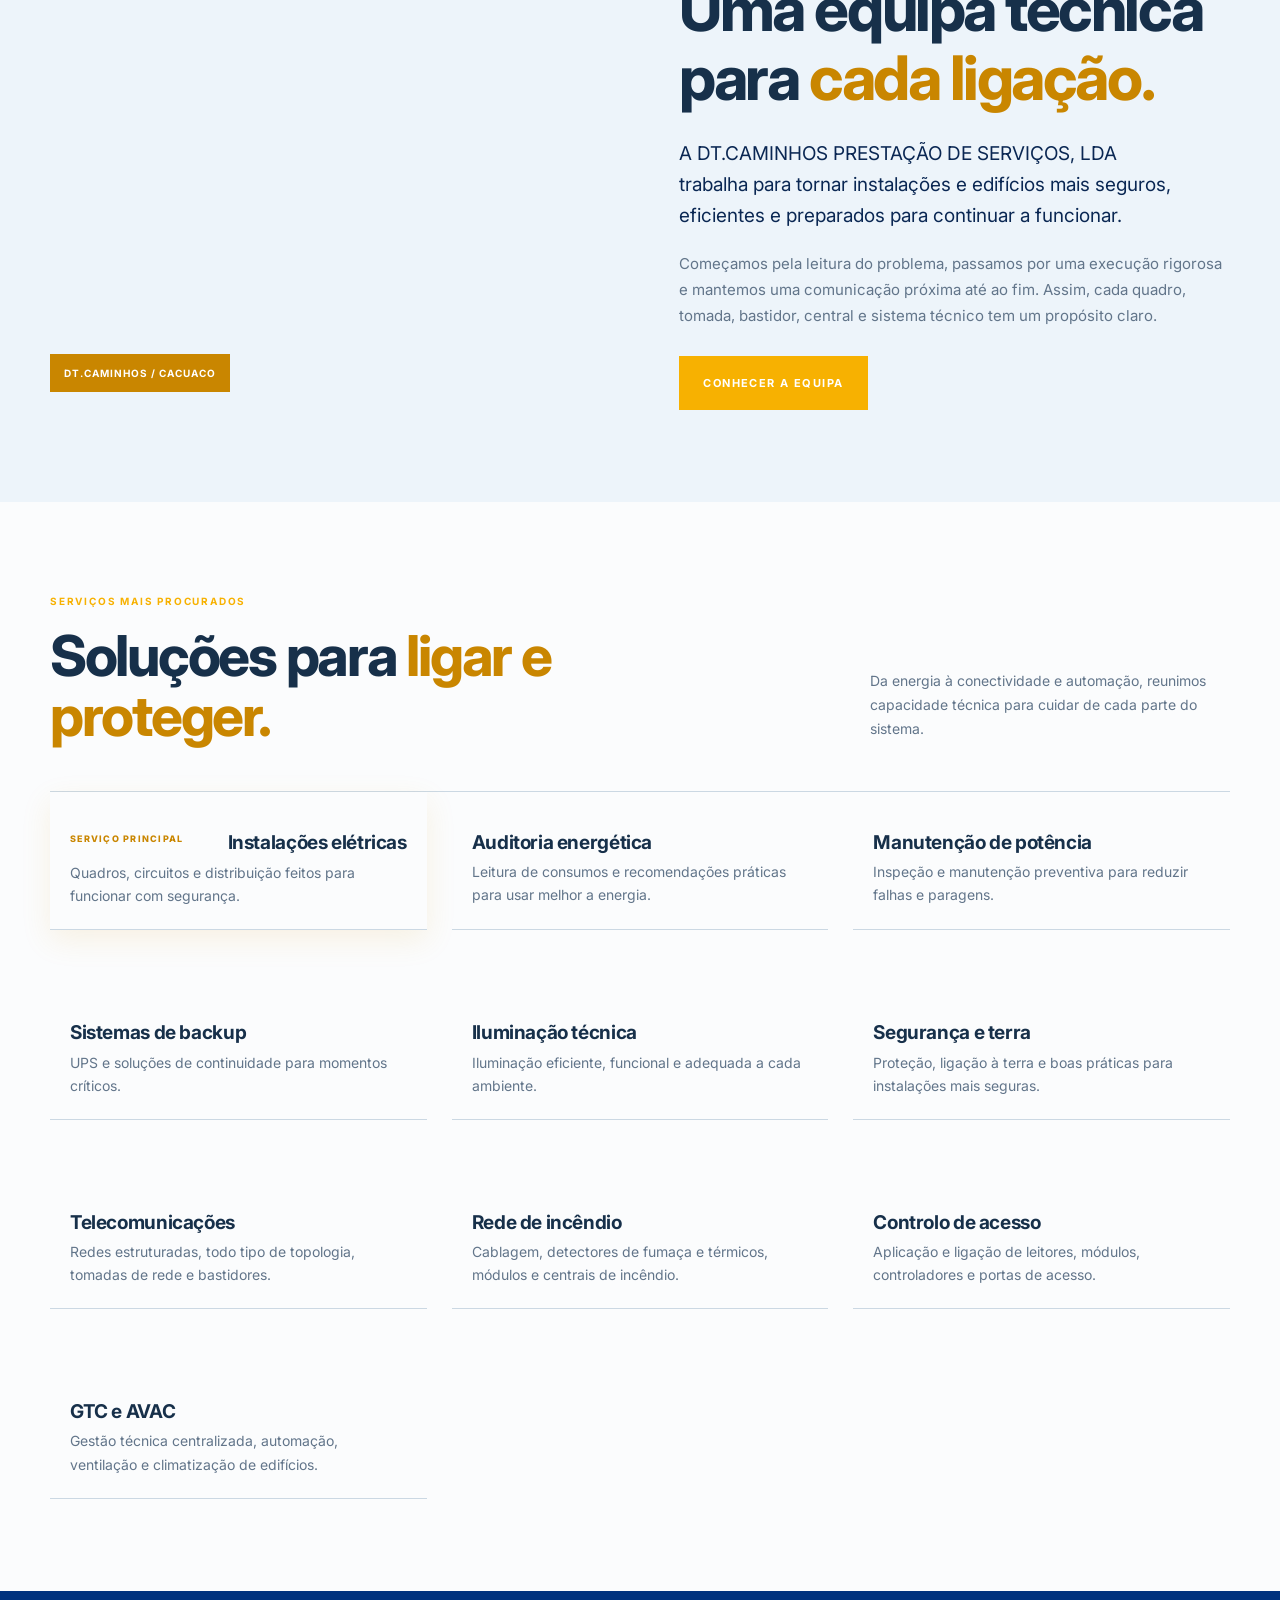
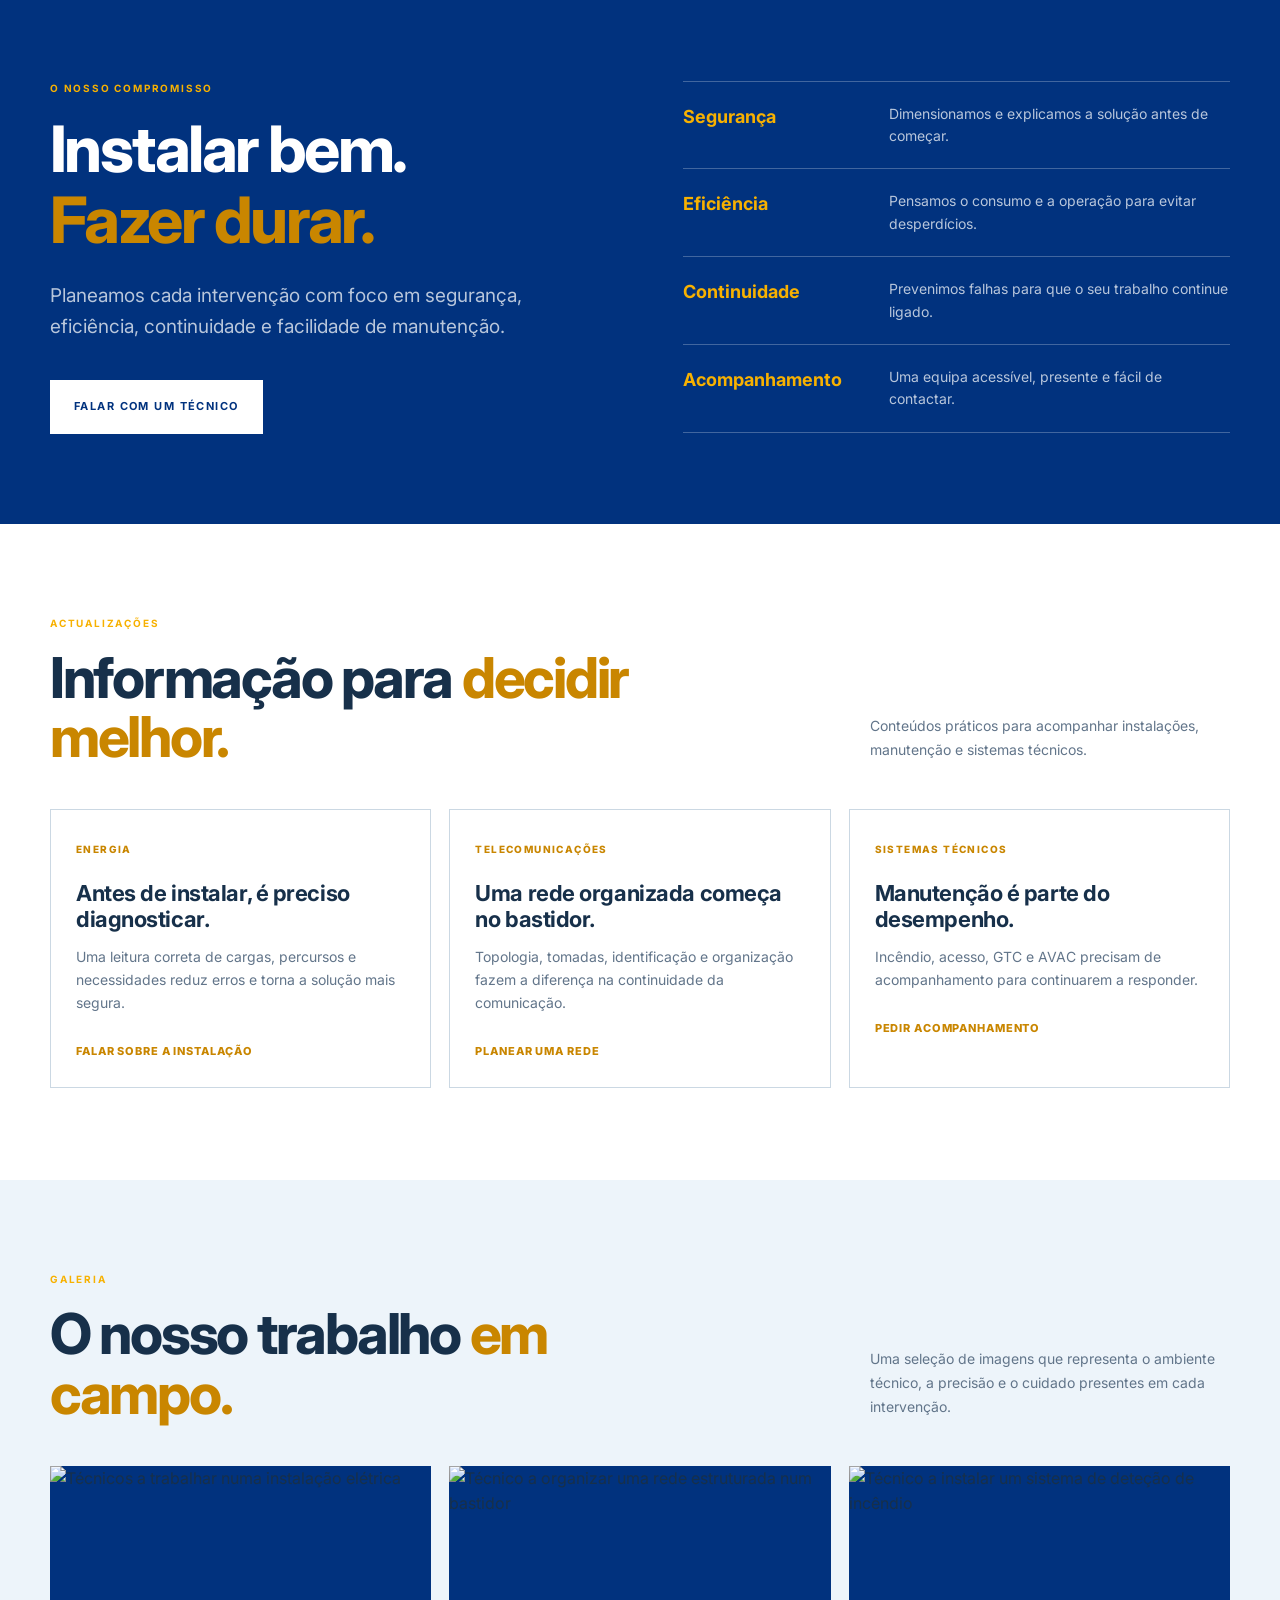
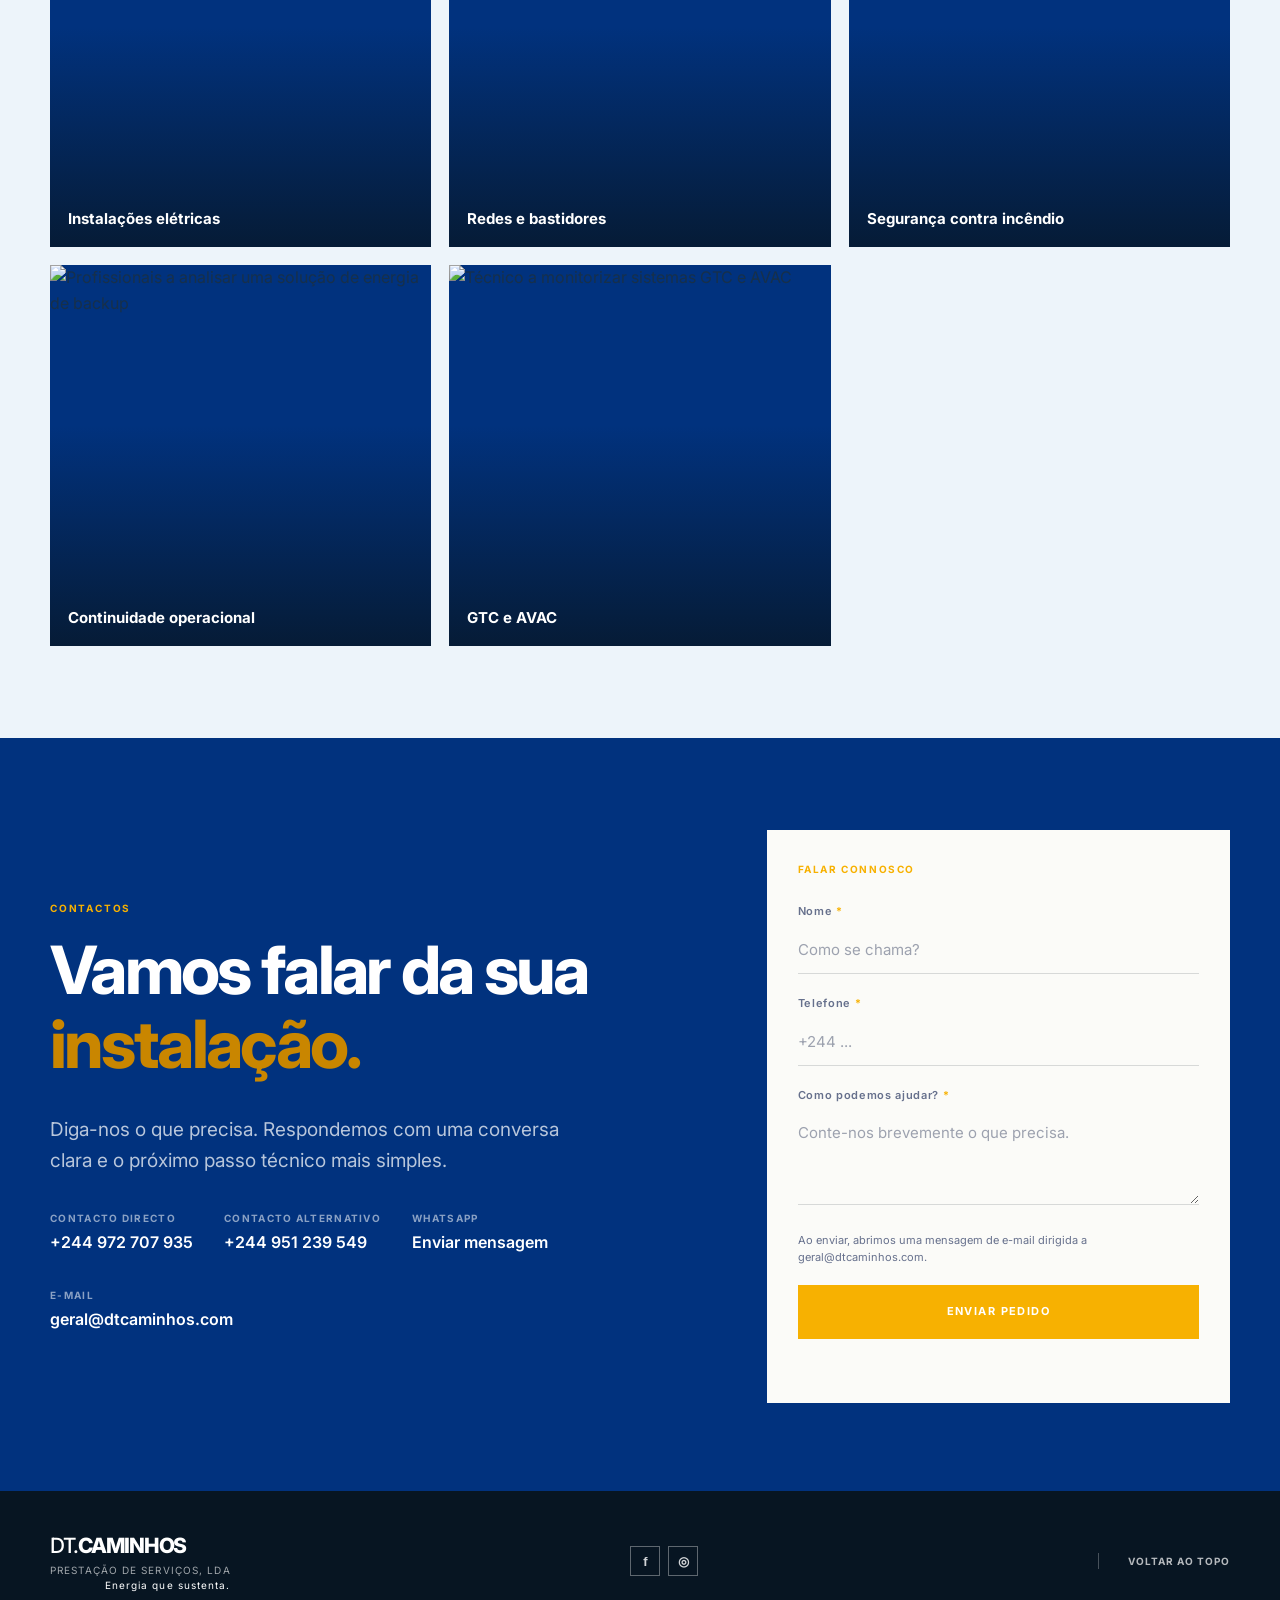
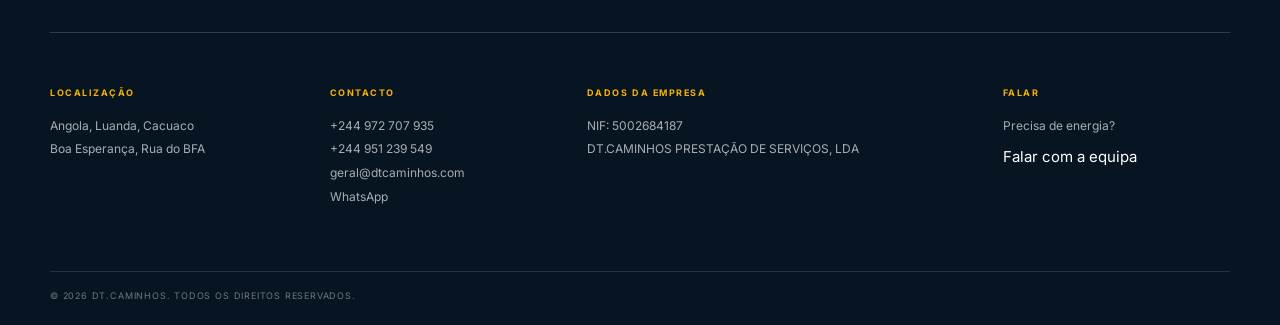
==== commit 87714e3a: "Add second company phone and updated favicon" ====
--- a/public/index.html
+++ b/public/index.html
@@ -21,9 +21,8 @@
     <meta name="twitter:description" content="Instalações elétricas, quadros, circuitos e distribuição com execução técnica em Cacuaco, Luanda." />
     <meta name="twitter:image" content="https://dtcaminhos-qk8jemdb.manus.space/images/service-01-1600.webp" />
     <link rel="canonical" href="https://dtcaminhos-qk8jemdb.manus.space/" />
-    <link rel="icon" href="/favicon.ico" sizes="any" />
-    <link rel="icon" type="image/png" sizes="192x192" href="/favicon-192.png" />
-    <link rel="apple-touch-icon" href="/favicon-192.png" />
+    <link rel="icon" type="image/png" sizes="192x192" href="/dtcaminhos-favicon.png?v=20261022-logo" />
+    <link rel="apple-touch-icon" href="/dtcaminhos-favicon.png?v=20261022-logo" />
     <link rel="preload" as="image" href="/images/service-01-1600.webp" fetchpriority="high" />
     <link rel="preconnect" href="https://fonts.googleapis.com" />
     <link rel="preconnect" href="https://fonts.gstatic.com" crossorigin />
@@ -42,9 +41,9 @@
         "image": "https://dtcaminhos-qk8jemdb.manus.space/logo-square.png",
         "areaServed": "Cacuaco, Luanda, Angola",
         "address": {"@type": "PostalAddress", "streetAddress": "Boa Esperança, Rua do BFA", "addressLocality": "Cacuaco, Luanda", "addressCountry": "AO"},
-        "telephone": "+244 972 707 935",
+        "telephone": ["+244 972 707 935", "+244 951 239 549"],
         "email": "geral@dtcaminhos.com",
-        "contactPoint": {"@type": "ContactPoint", "contactType": "customer service", "email": "geral@dtcaminhos.com", "telephone": "+244 972 707 935", "availableLanguage": ["pt"]},
+        "contactPoint": {"@type": "ContactPoint", "contactType": "customer service", "email": "geral@dtcaminhos.com", "telephone": ["+244 972 707 935", "+244 951 239 549"], "availableLanguage": ["pt"]},
         "taxID": "5002684187",
         "url": "https://dtcaminhos-qk8jemdb.manus.space/",
         "hasOfferCatalog": {"@type": "OfferCatalog", "name": "Serviços técnicos da DT.CAMINHOS", "itemListElement": [{"@type": "Offer", "itemOffered": {"@type": "Service", "name": "Instalações elétricas", "serviceType": "Instalações elétricas", "areaServed": "Cacuaco, Luanda"}}]},
@@ -65,7 +64,7 @@
       <div class="portal-topbar">
         <div class="container portal-topbar-inner">
           <span>CACUACO — LUANDA</span>
-          <span>NIF: 5002684187 · <a href="tel:+244972707935">+244 972 707 935</a></span>
+          <span>NIF: 5002684187 · <a href="tel:+244972707935">+244 972 707 935</a> · <a href="tel:+244951239549">+244 951 239 549</a></span>
         </div>
       </div>
       <div class="header-inner container">
@@ -188,7 +187,7 @@
 
       <section class="portal-contact section-dark" id="contactos" aria-labelledby="contact-title">
         <div class="container contact-layout">
-          <div class="contact-copy reveal reveal-up"><p class="eyebrow eyebrow-light">CONTACTOS</p><h2 id="contact-title">Vamos falar da sua <span>instalação.</span></h2><p class="body-large body-light">Diga-nos o que precisa. Respondemos com uma conversa clara e o próximo passo técnico mais simples.</p><div class="contact-direct"><a href="tel:+244972707935"><span>Contacto directo</span><strong>+244 972 707 935</strong></a><a href="https://wa.me/244972707935" target="_blank" rel="noreferrer"><span>WhatsApp</span><strong>Enviar mensagem</strong></a><a href="mailto:geral@dtcaminhos.com"><span>E-mail</span><strong>geral@dtcaminhos.com</strong></a></div></div>
+          <div class="contact-copy reveal reveal-up"><p class="eyebrow eyebrow-light">CONTACTOS</p><h2 id="contact-title">Vamos falar da sua <span>instalação.</span></h2><p class="body-large body-light">Diga-nos o que precisa. Respondemos com uma conversa clara e o próximo passo técnico mais simples.</p><div class="contact-direct"><a href="tel:+244972707935"><span>Contacto directo</span><strong>+244 972 707 935</strong></a><a href="tel:+244951239549"><span>Contacto alternativo</span><strong>+244 951 239 549</strong></a><a href="https://wa.me/244972707935" target="_blank" rel="noreferrer"><span>WhatsApp</span><strong>Enviar mensagem</strong></a><a href="mailto:geral@dtcaminhos.com"><span>E-mail</span><strong>geral@dtcaminhos.com</strong></a></div></div>
           <form class="contact-form reveal reveal-right" id="contact-form" novalidate><div class="form-heading"><span>FALAR CONNOSCO</span><i></i></div><label for="name">Nome <span>*</span></label><input id="name" name="name" type="text" autocomplete="name" placeholder="Como se chama?" required /><label for="phone">Telefone <span>*</span></label><input id="phone" name="phone" type="tel" autocomplete="tel" placeholder="+244 ..." required /><label for="message">Como podemos ajudar? <span>*</span></label><textarea id="message" name="message" rows="3" placeholder="Conte-nos brevemente o que precisa." required></textarea><p class="form-note">Ao enviar, abrimos uma mensagem de e-mail dirigida a <a href="mailto:geral@dtcaminhos.com">geral@dtcaminhos.com</a>.</p><button class="button button-accent" type="submit">Enviar pedido</button><p class="form-feedback" id="form-feedback" role="status" aria-live="polite"></p></form>
         </div>
       </section>
@@ -196,7 +195,7 @@
 
     <footer class="site-footer">
       <div class="container footer-top"><div class="footer-brand"><a class="brand brand-footer" href="#topo" aria-label="Voltar ao início"><span class="brand-wordmark">DT.<strong>CAMINHOS</strong></span></a><div class="footer-tagline">PRESTAÇÃO DE SERVIÇOS, LDA<br /><span>Energia que sustenta.</span></div></div><div class="social-icons" aria-label="Redes sociais"><span class="social-icon social-facebook" aria-hidden="true">f</span><span class="social-icon social-instagram" aria-hidden="true">◎</span></div><a class="footer-up" href="#topo">Voltar ao topo</a></div>
-      <div class="container footer-grid"><div><span class="footer-label">LOCALIZAÇÃO</span><p>Angola, Luanda, Cacuaco</p><p>Boa Esperança, Rua do BFA</p></div><div><span class="footer-label">CONTACTO</span><p><a href="tel:+244972707935">+244 972 707 935</a></p><p><a href="mailto:geral@dtcaminhos.com">geral@dtcaminhos.com</a></p><p><a href="https://wa.me/244972707935" target="_blank" rel="noreferrer">WhatsApp</a></p></div><div><span class="footer-label">DADOS DA EMPRESA</span><p>NIF: 5002684187</p><p>DT.CAMINHOS PRESTAÇÃO DE SERVIÇOS, LDA</p></div><div><span class="footer-label">FALAR</span><p>Precisa de energia?</p><a class="footer-link" href="#contactos">Falar com a equipa</a></div></div>
+      <div class="container footer-grid"><div><span class="footer-label">LOCALIZAÇÃO</span><p>Angola, Luanda, Cacuaco</p><p>Boa Esperança, Rua do BFA</p></div><div><span class="footer-label">CONTACTO</span><p><a href="tel:+244972707935">+244 972 707 935</a></p><p><a href="tel:+244951239549">+244 951 239 549</a></p><p><a href="mailto:geral@dtcaminhos.com">geral@dtcaminhos.com</a></p><p><a href="https://wa.me/244972707935" target="_blank" rel="noreferrer">WhatsApp</a></p></div><div><span class="footer-label">DADOS DA EMPRESA</span><p>NIF: 5002684187</p><p>DT.CAMINHOS PRESTAÇÃO DE SERVIÇOS, LDA</p></div><div><span class="footer-label">FALAR</span><p>Precisa de energia?</p><a class="footer-link" href="#contactos">Falar com a equipa</a></div></div>
       <div class="container footer-bottom"><span>© <span id="year"></span> DT.CAMINHOS. Todos os direitos reservados.</span></div>
     </footer>
     <script src="/script.js" defer></script>
